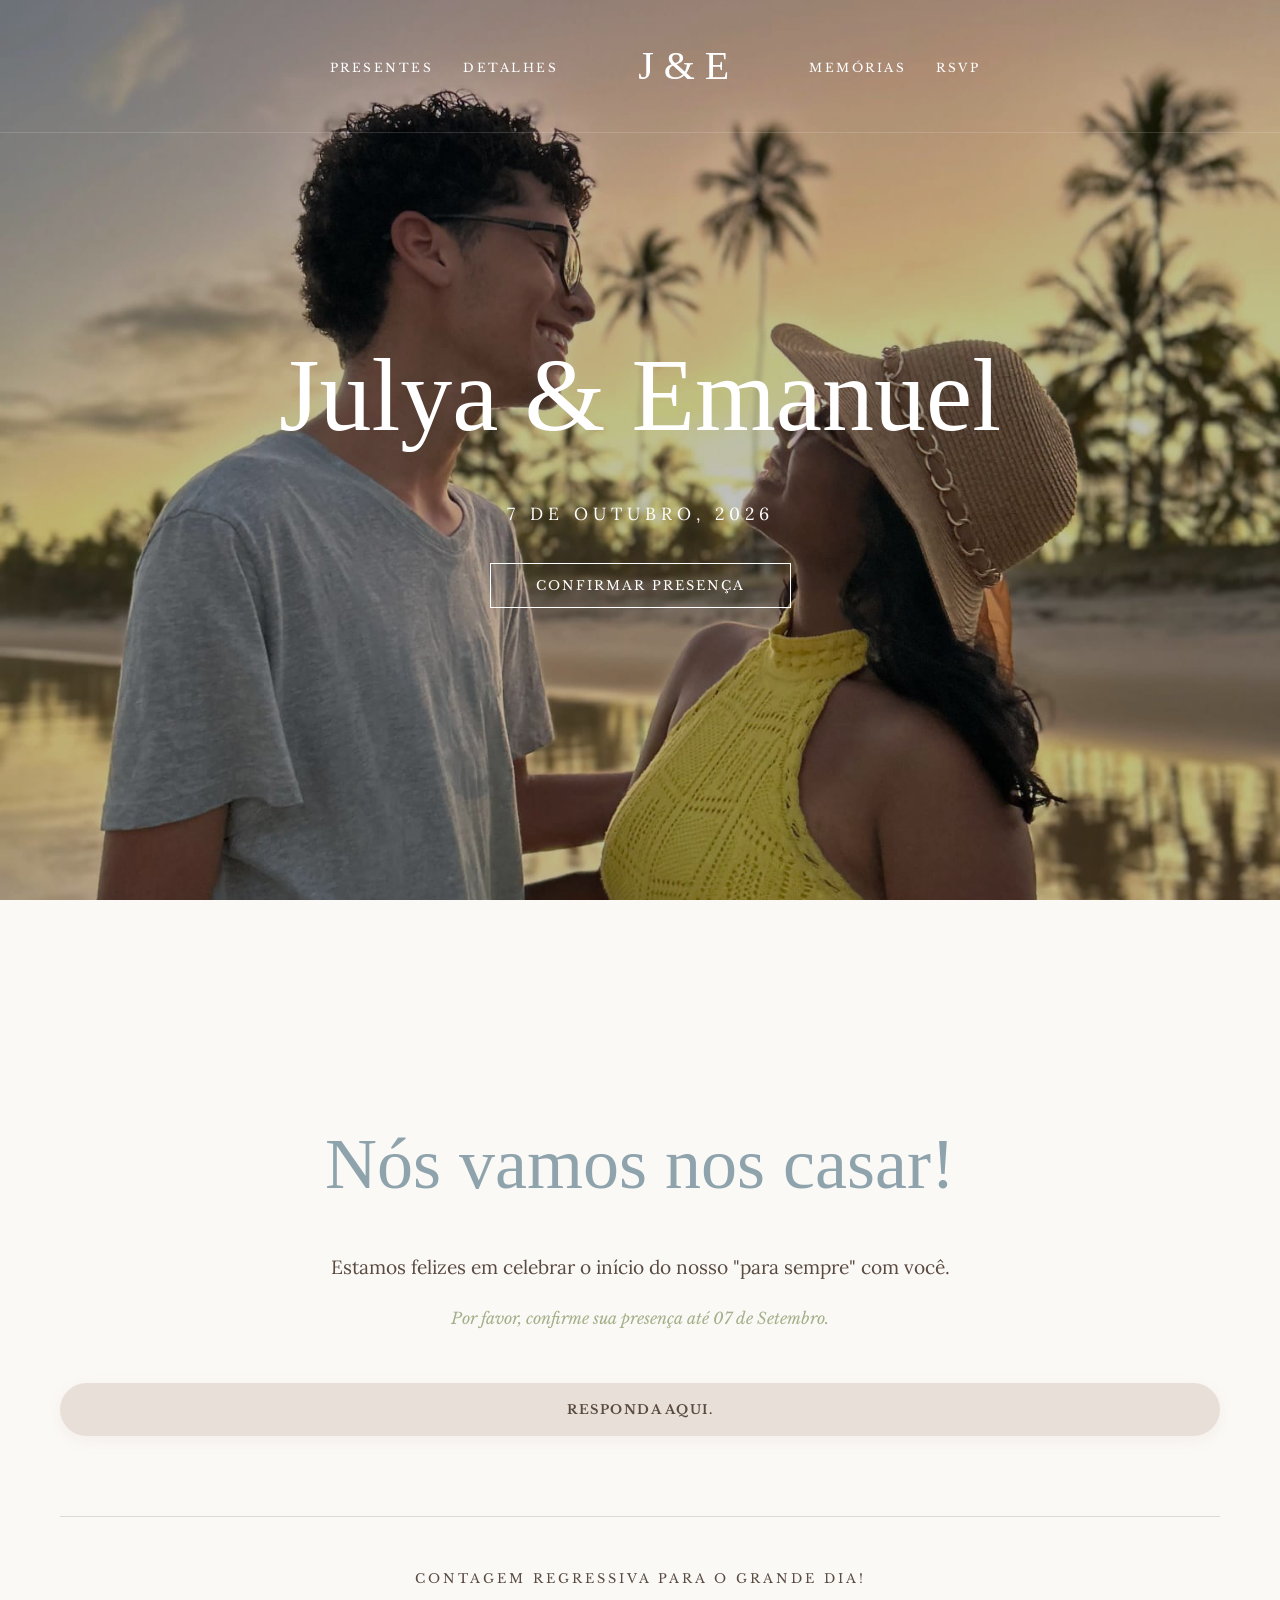
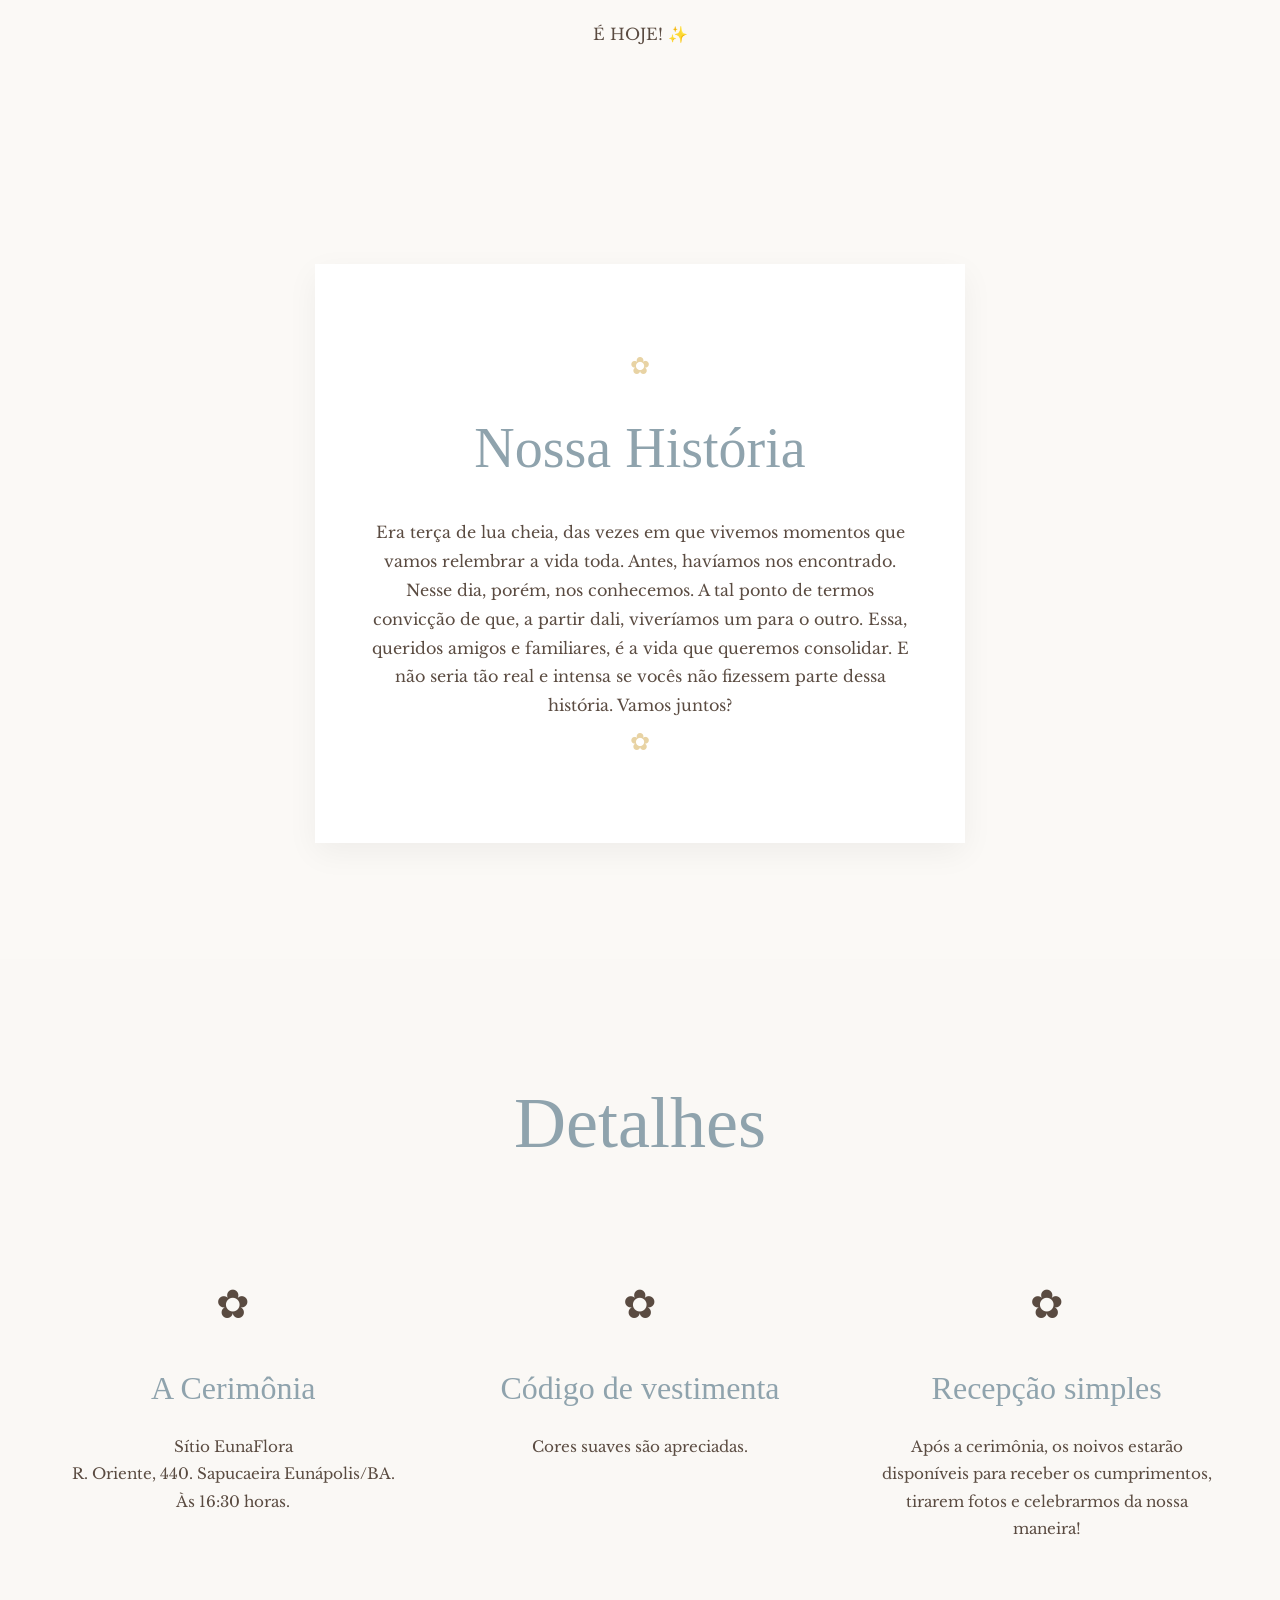
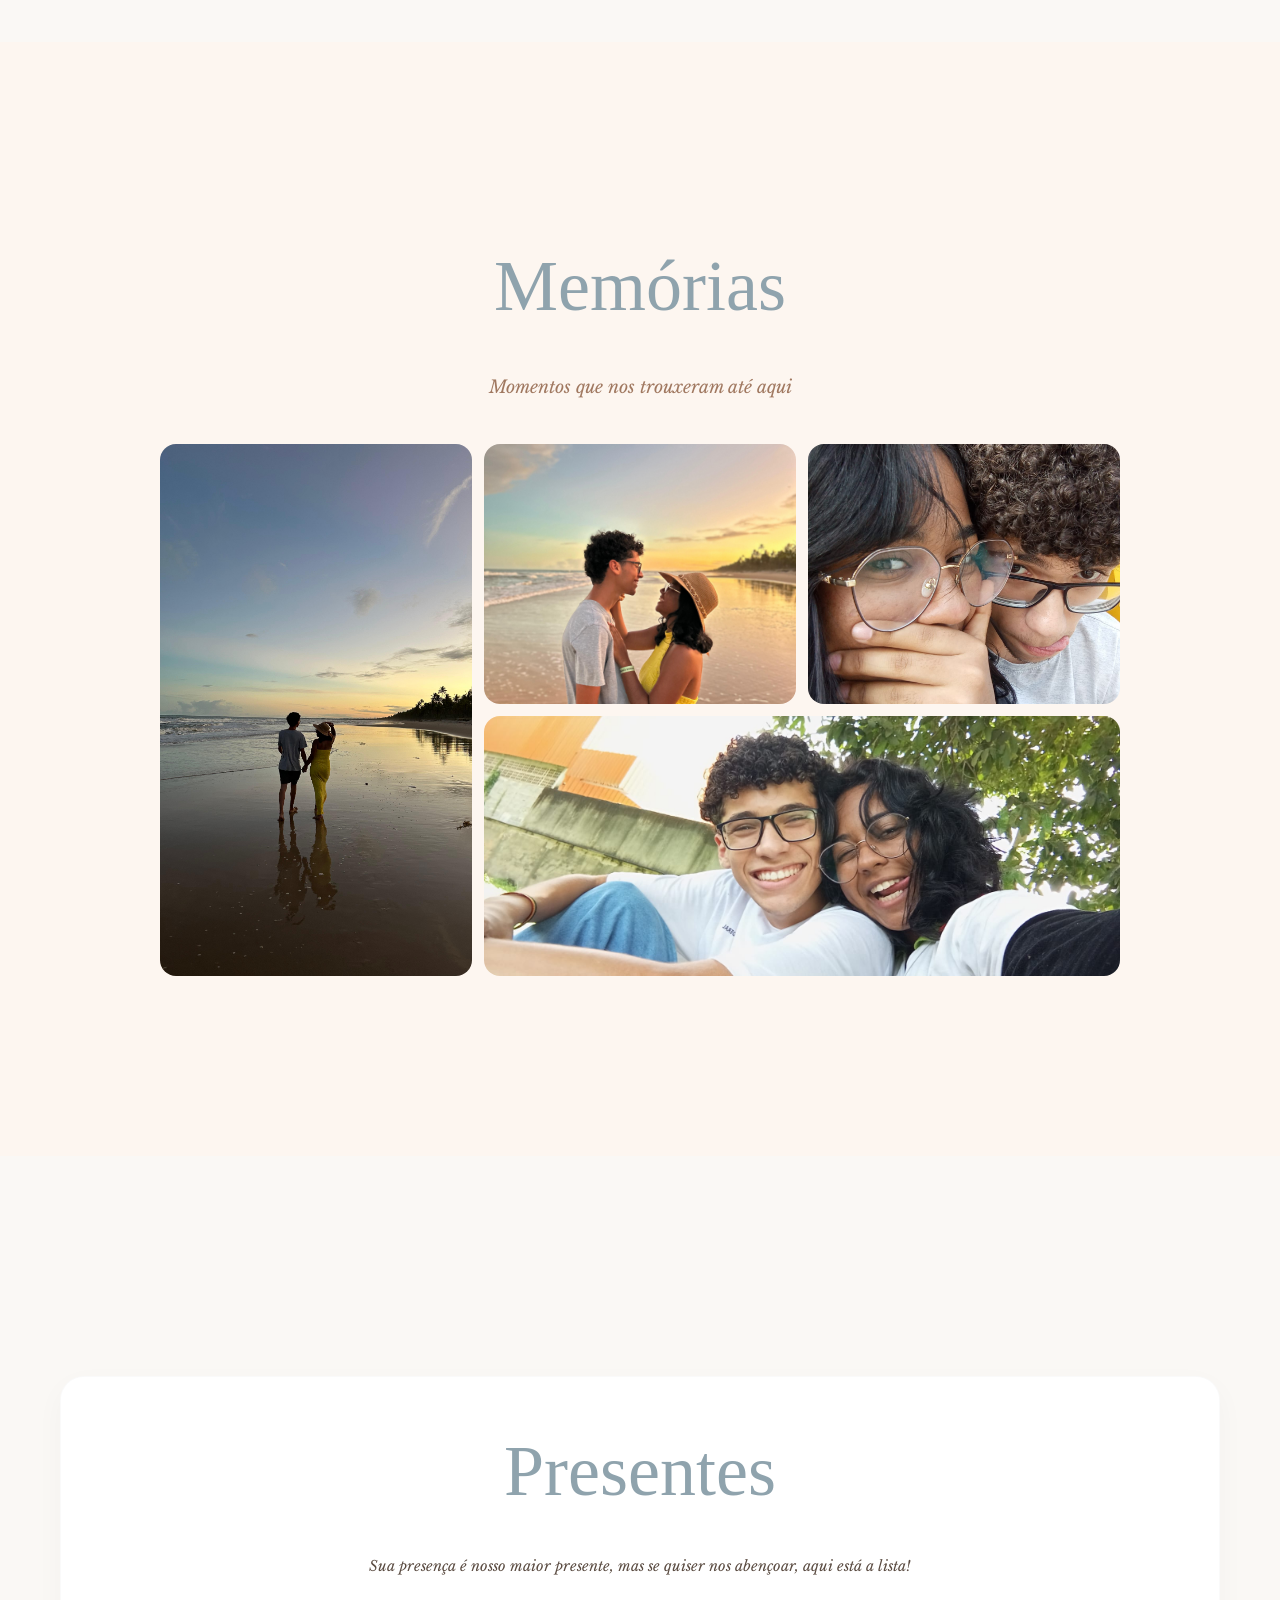
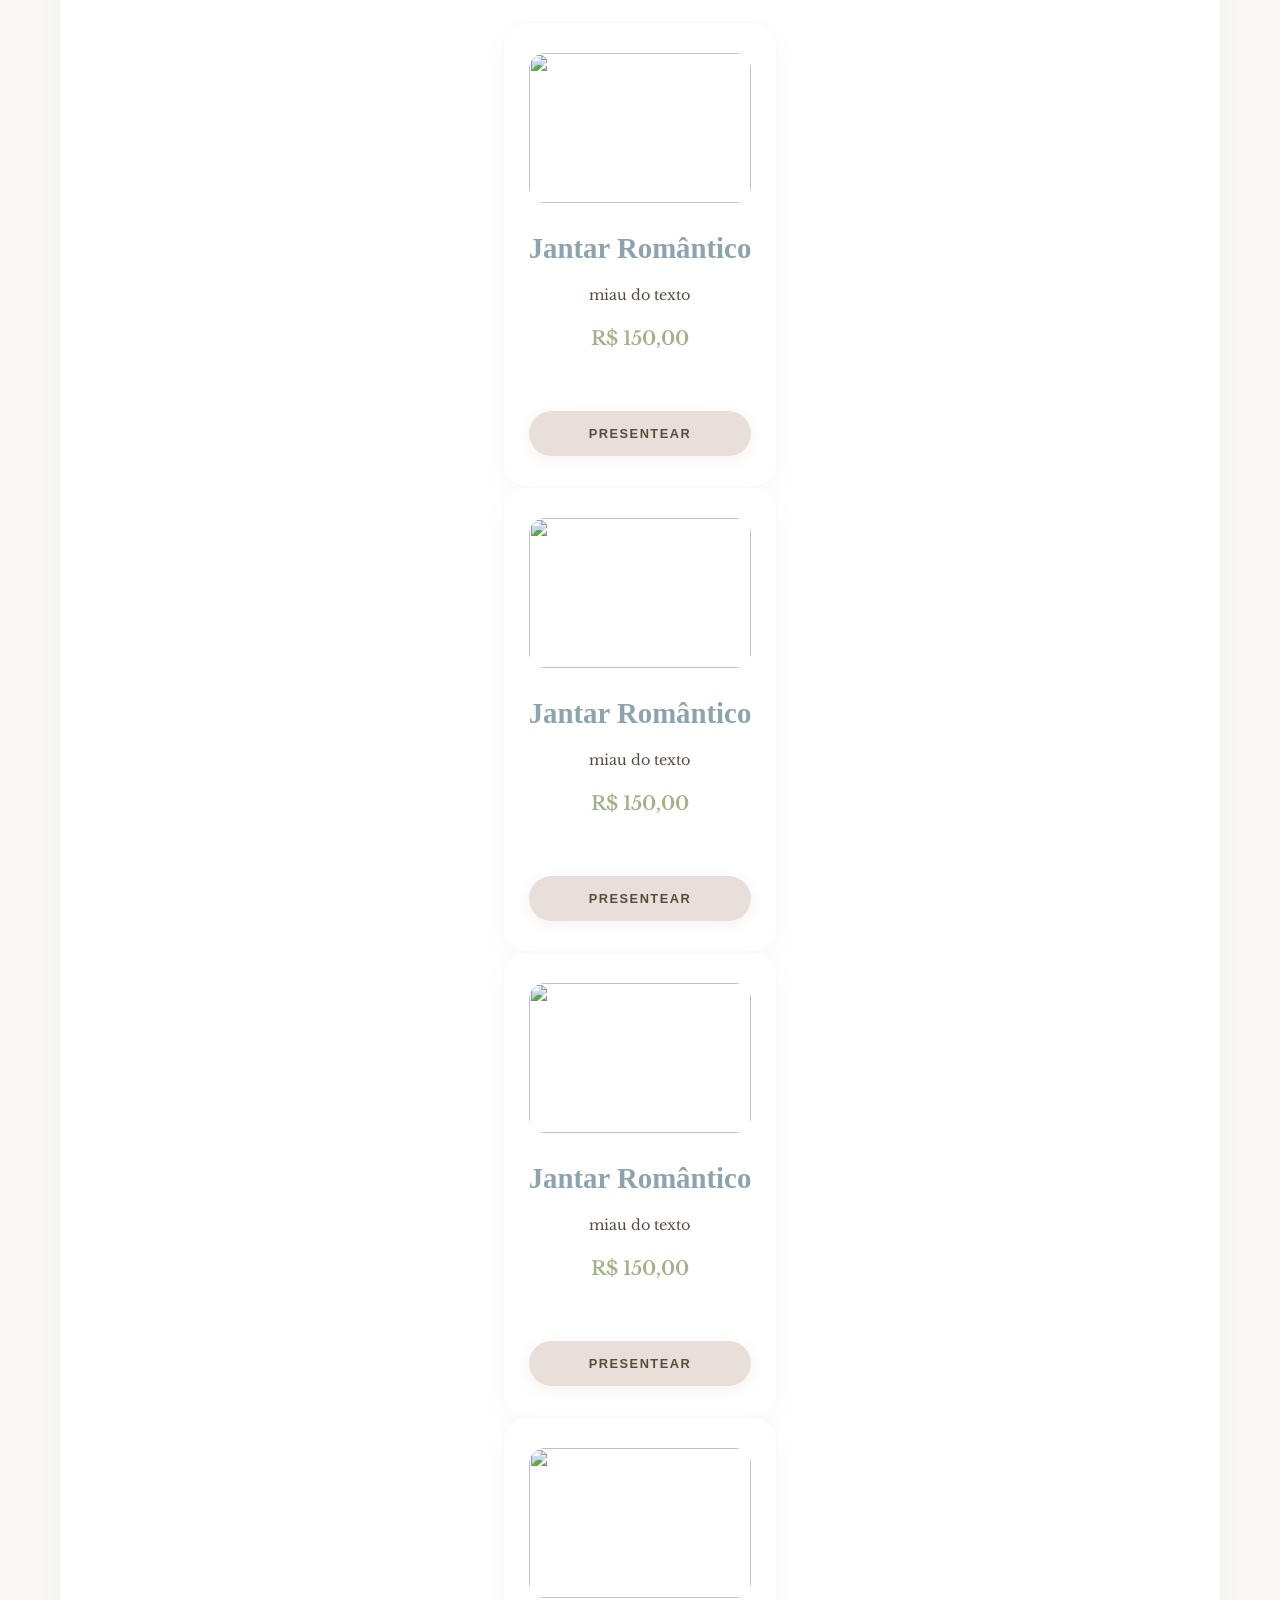
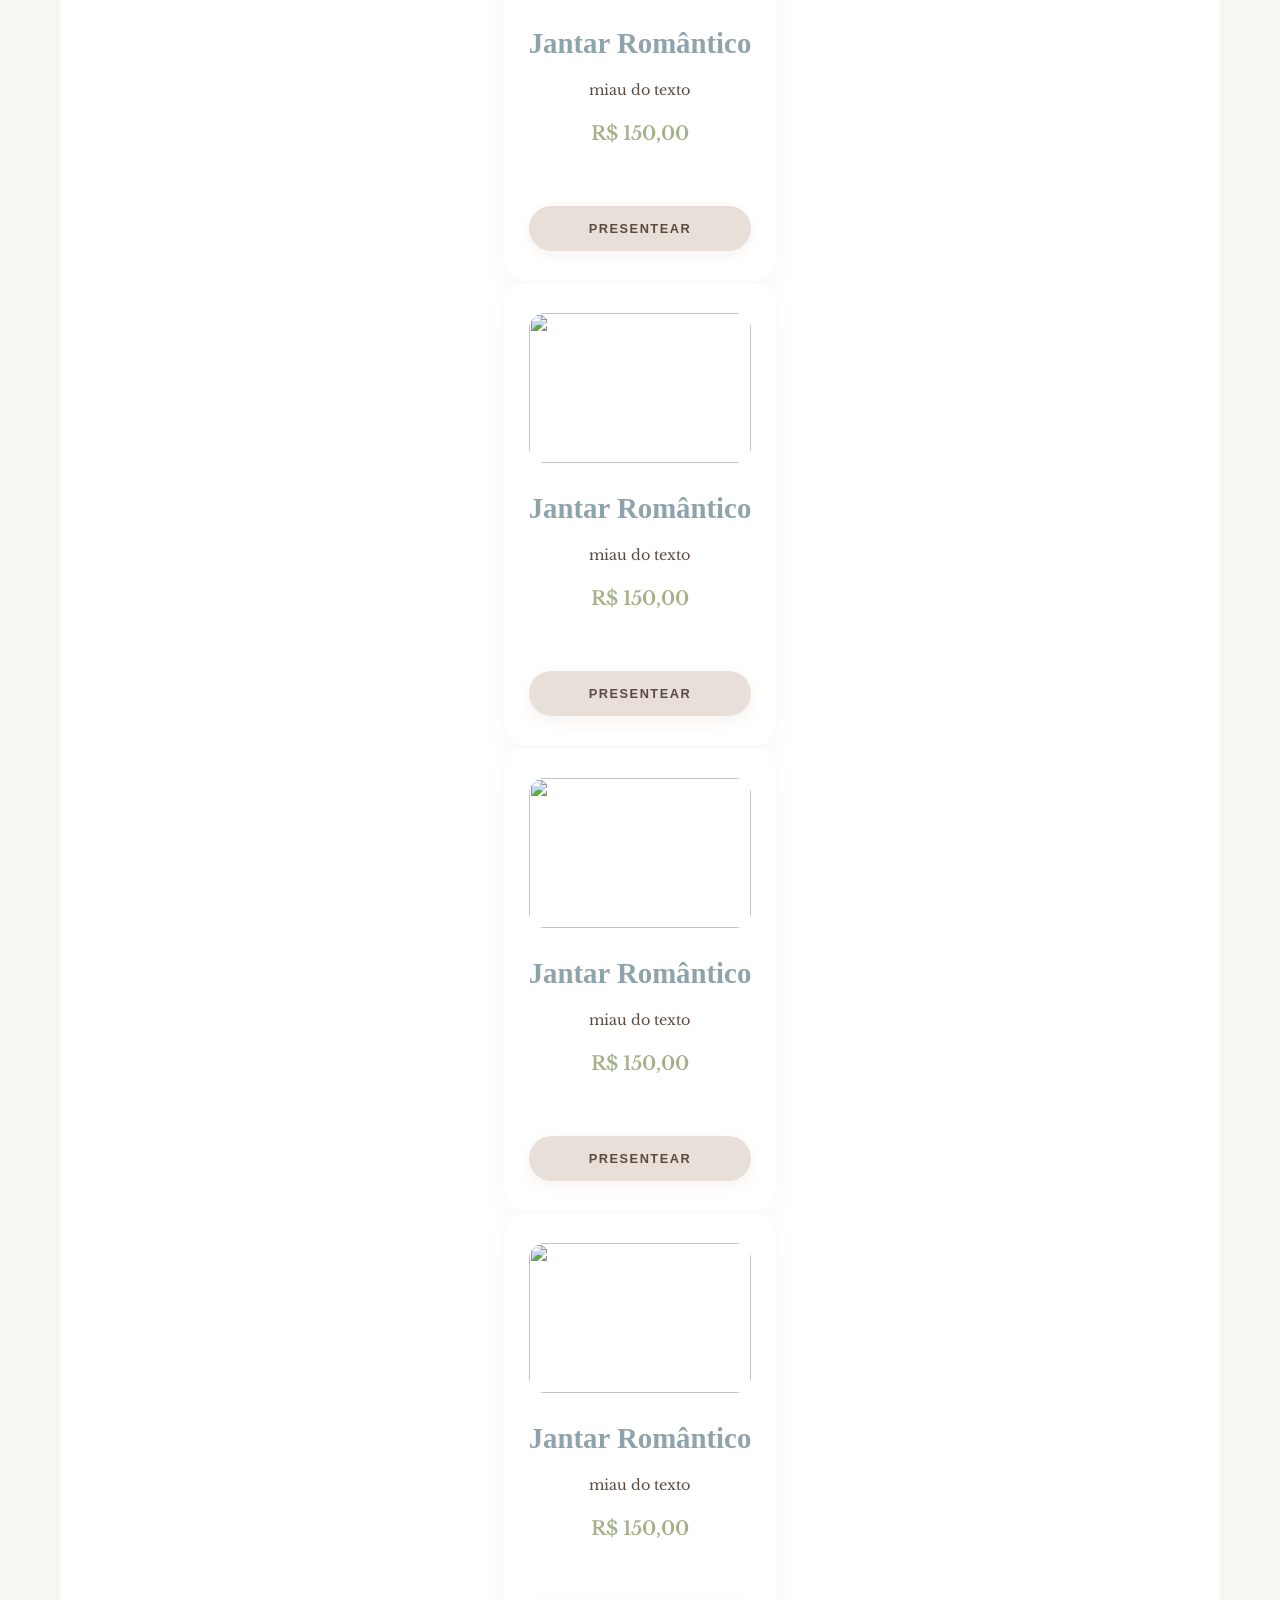
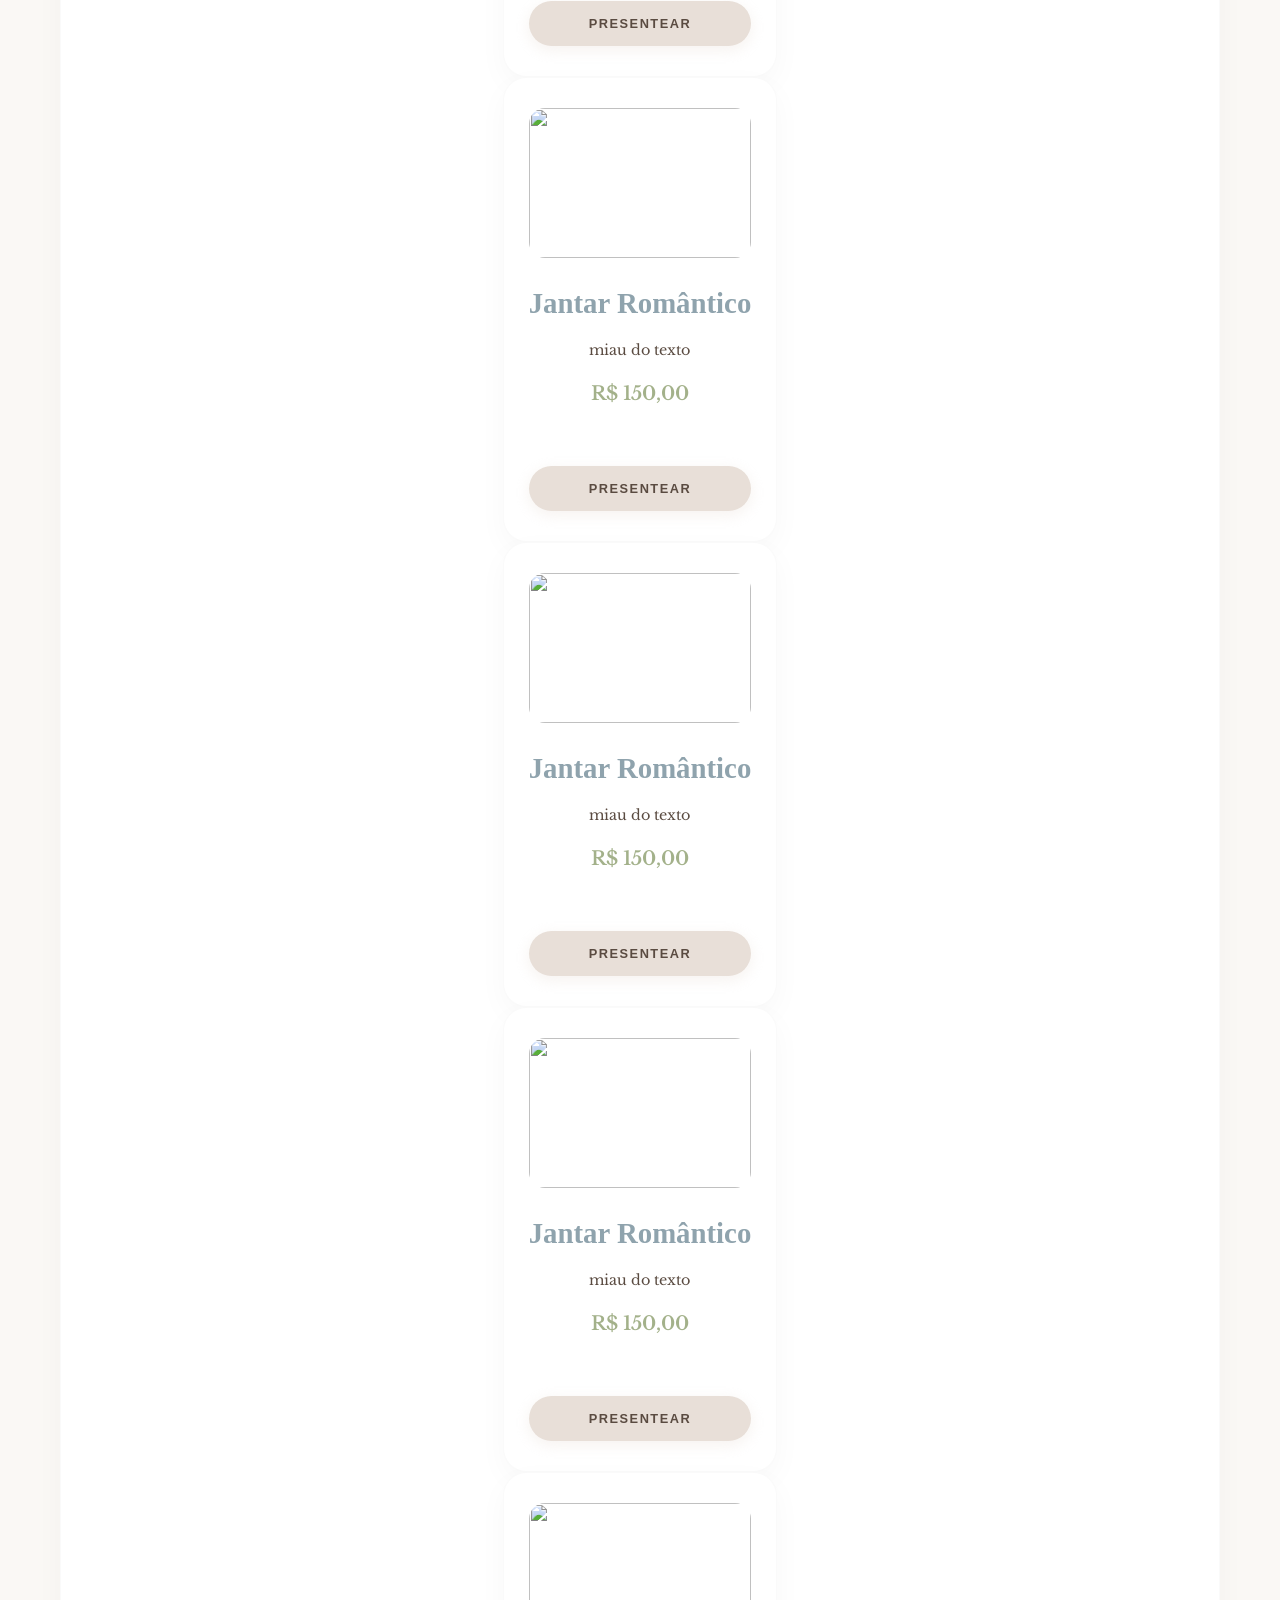
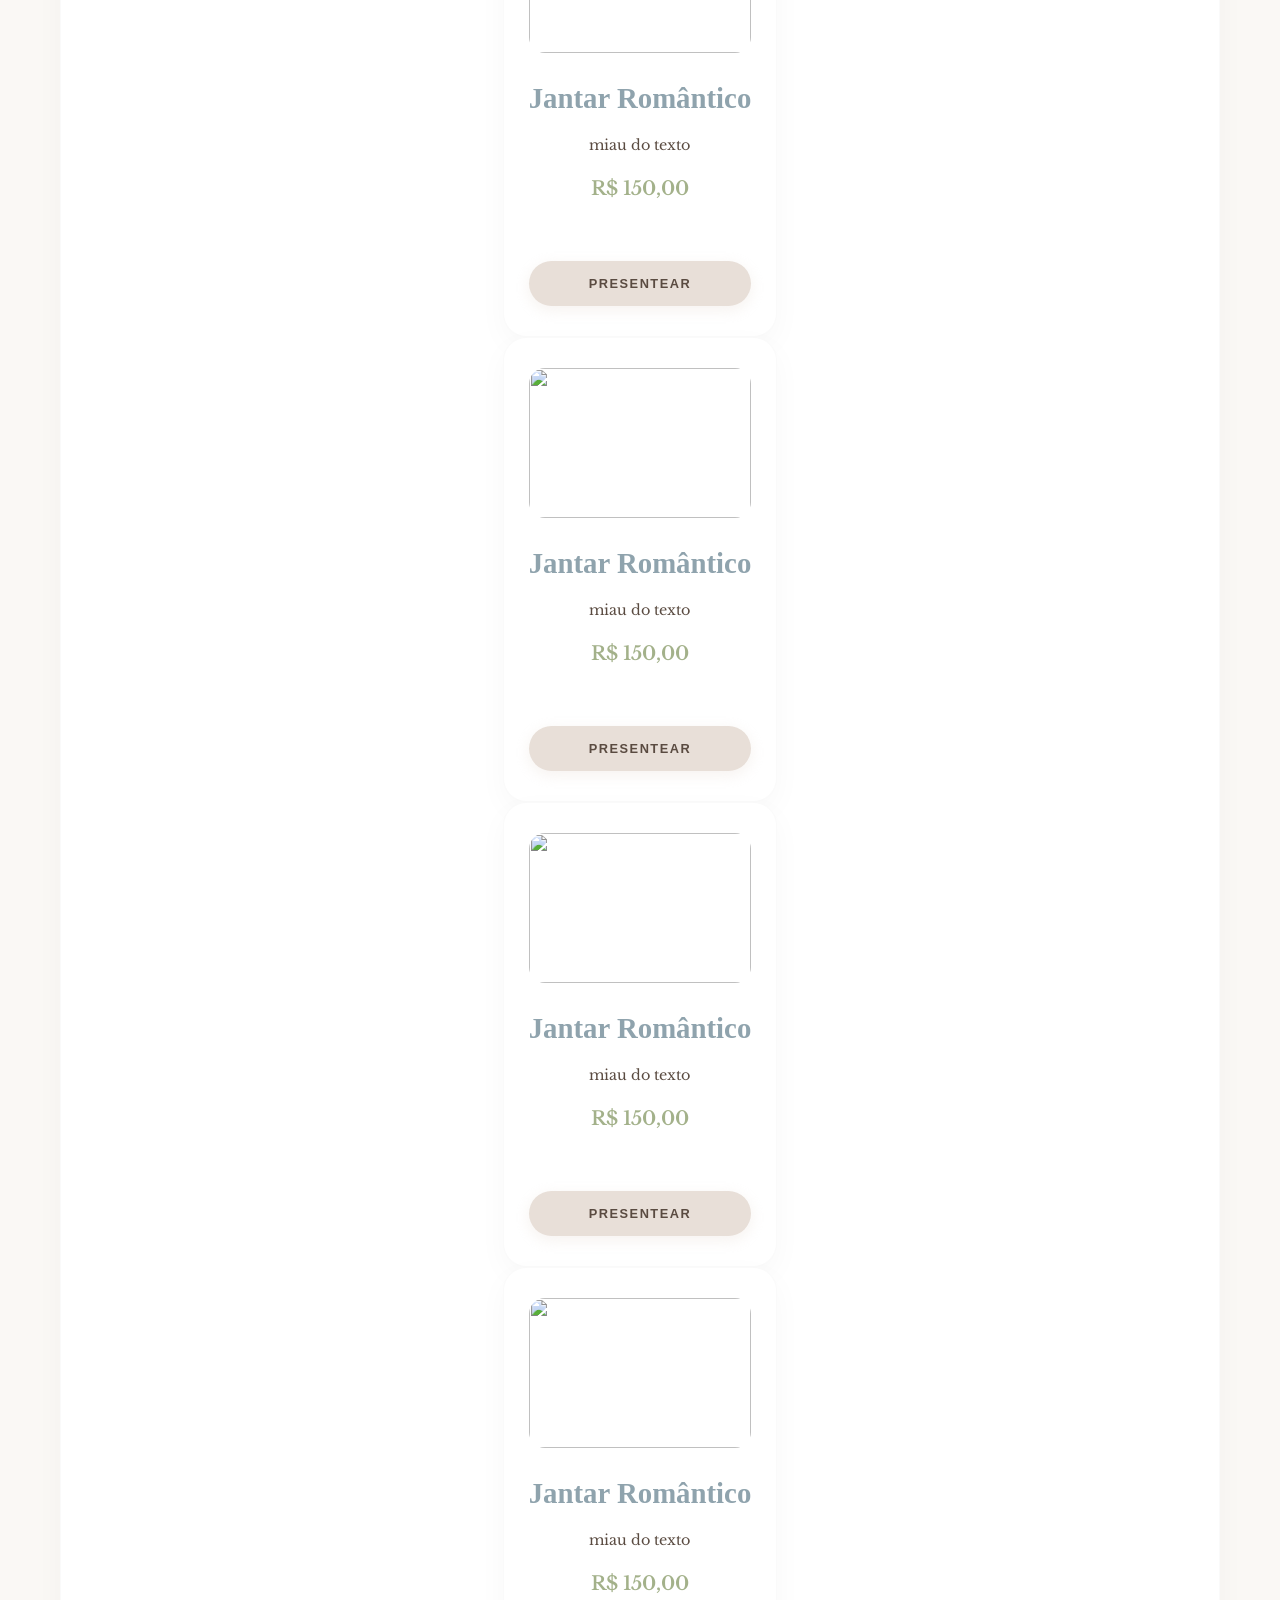
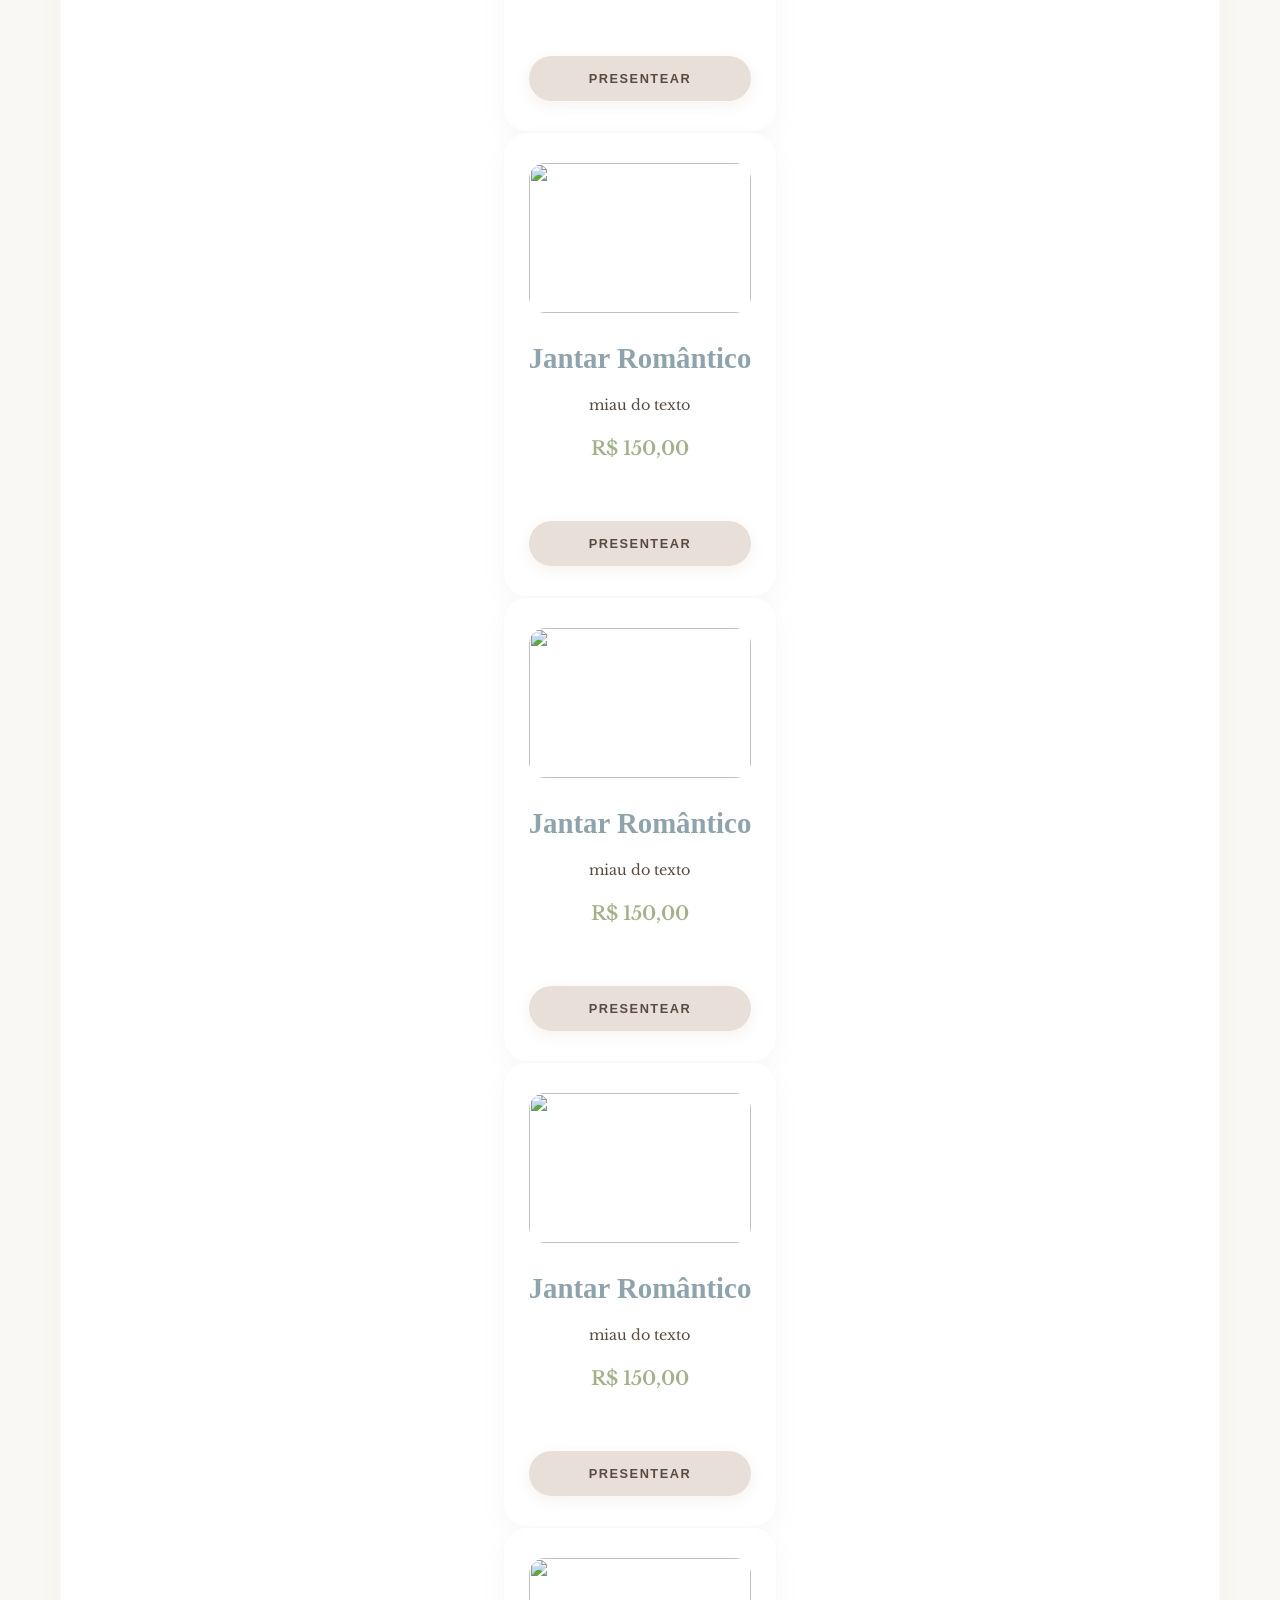
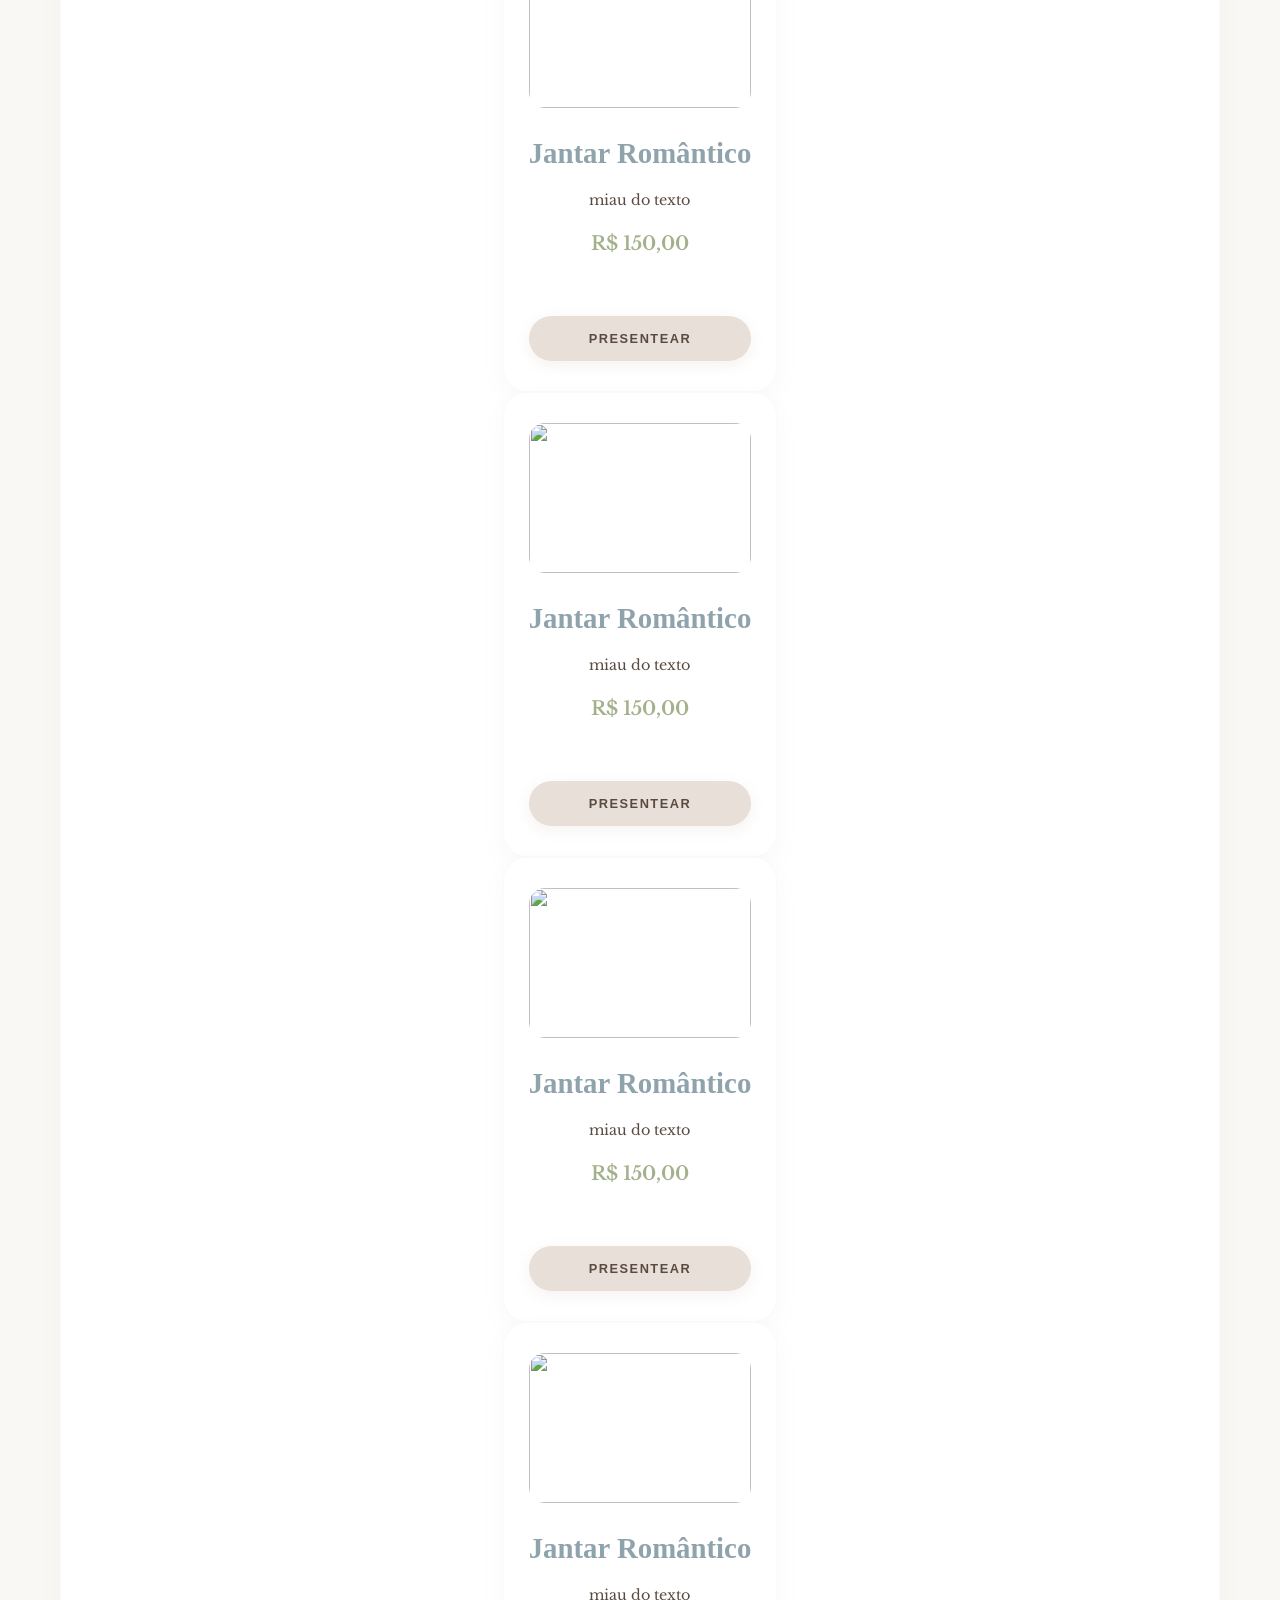
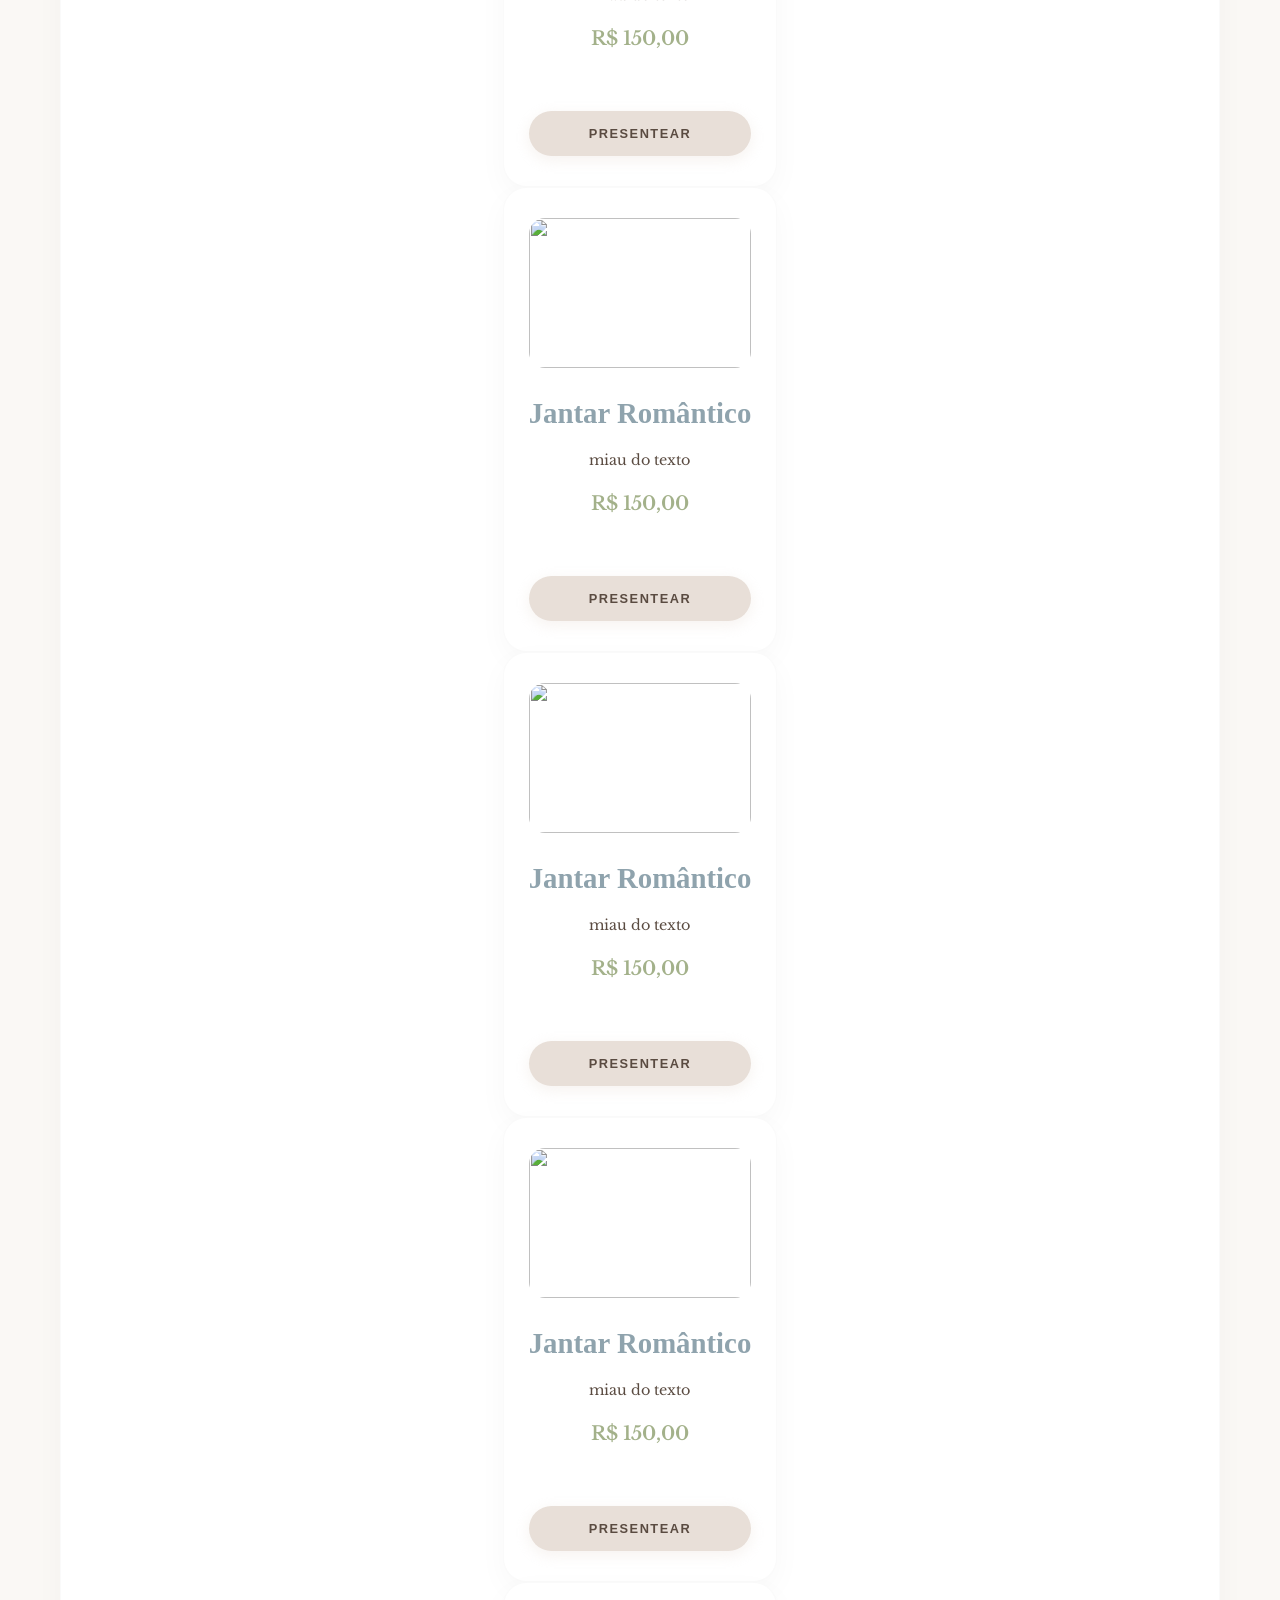
==== index.html @ 76c6b179 "Update index.html" ====
<!DOCTYPE html>
<html lang="pt-br">
<head>
    <meta charset="UTF-8">
    <meta name="viewport" content="width=device-width, initial-scale=1.0">
    <title>Julya & Emanuel | 07.10.2026</title>
    
    <link href="https://fonts.googleapis.com/css2?family=Libre+Baskerville:ital,wght@0,400;0,700;1,400&family=Lora:ital,wght@0,400;1,400&display=swap" rel="stylesheet">
    
    <link href="https://unpkg.com/aos@2.3.1/dist/aos.css" rel="stylesheet">
    
    <link rel="stylesheet" href="style.css">
</head>
<body>

    <nav class="navbar">
        <div class="nav-container">
            <ul class="nav-links">
                <li><a href="#story"></a></li>
                 <li><a href="#presentes">Presentes</a></li>
                <li><a href="#details">Detalhes</a></li>
            </ul>
            
            <div class="monogram">J & E</div>
            
            <ul class="nav-links">
                <li><a href="#memories">Memórias</a></li>
                <li><a href="#rsvp">RSVP</a></li>
            </ul>
        </div>
    </nav>

    <section class="hero">
        <div class="hero-overlay"></div>
        <div class="hero-content" data-aos="fade-up" data-aos-duration="1500">
            <h1>Julya & Emanuel</h1>
            <p class="hero-date">7 de outubro, 2026</p>
            <a href="confirmacao.html" class="btn-outline">Confirmar Presença</a>
        </div>
    </section>

    <section id="rsvp" class="announcement">
        <div class="container" data-aos="fade-up">
            <h2 class="cursive-title">Nós vamos nos casar!</h2>
            <p class="main-text">
             Estamos felizes em celebrar o início do nosso "para sempre" com você.
            </p>
            <p class="small-text">Por favor, confirme sua presença até 07 de Setembro.</p>
            <a href="confirmacao.html" class="btn-solid">Responda aqui.</a>
            
            <div class="countdown-wrapper">
                <h3 class="countdown-label">Contagem regressiva para o grande dia!</h3>
                <div id="countdown">
                    <div class="time-block"><span id="days">00</span><small>Dias</small></div>
                    <div class="time-block"><span id="hours">00</span><small>Horas</small></div>
                    <div class="time-block"><span id="minutes">00</span><small>Minutos</small></div>
                    <div class="time-block"><span id="seconds">00</span><small>Segundos</small></div>
                </div>
            </div>
        </div>


    <section id="story" class="story-section">
        <div class="story-card" data-aos="zoom-in">
            <span class="ornament">✿</span>
            <h2 class="cursive-title" style="font-size: 3.5rem; margin-top: 10px;">Nossa História</h2>
            <p>
Era terça de lua cheia, das vezes em que vivemos momentos que vamos relembrar a vida toda. Antes, havíamos nos encontrado. Nesse dia, porém, nos conhecemos. A tal ponto de termos convicção de que, a partir dali, viveríamos um para o outro. Essa, queridos amigos e familiares, é a vida que queremos consolidar. E não seria tão real e intensa se vocês não fizessem parte dessa história. Vamos juntos?
            </p>
            <span class="ornament">✿</span>
        </div>
    </section>

    
    <section id="details" class="details-section">
        <div class="container">
            <h2 class="cursive-title" data-aos="fade-down">Detalhes</h2>
            <div class="details-grid">
                <div class="detail-item" data-aos="fade-up" data-aos-delay="100">
                    <div class="icon-decorative">✿</div>
                    <h3>A Cerimônia</h3>
                    <p>Sítio EunaFlora<br>R. Oriente, 440. Sapucaeira Eunápolis/BA.<br>Às 16:30 horas.</p>
                </div>
                
               
                
                <div class="detail-item" data-aos="fade-up" data-aos-delay="300">
                    <div class="icon-decorative">✿</div>
                    <h3>Código de vestimenta</h3>
                    <p>Cores suaves são apreciadas.</p>
                </div>
                
             
                                <div class="detail-item" data-aos="fade-up" data-aos-delay="300">
                    <div class="icon-decorative">✿</div>
                    <h3>Recepção simples</h3>
                    <p>Após a cerimônia, os noivos estarão disponíveis para receber os cumprimentos, tirarem fotos e celebrarmos da nossa maneira!</p>
                </div>
            </div>
        </div>
    </section>


    
<section id="memories" class="memories-section">
  <div class="container">
    <h2 class="cursive-title" data-aos="fade-down">Memórias</h2>
    <p class="memories-subtitle" data-aos="fade-up">Momentos que nos trouxeram até aqui</p>

    <div class="photo-gallery">

      <div class="photo-card tall" data-aos="fade-up" data-aos-delay="100">
        <img src="foto1.jpeg" alt="Nossa memória 1" />
        <div class="photo-overlay">
          <span>✿</span>
        </div>
      </div>

      <div class="photo-card" data-aos="fade-up" data-aos-delay="200">
        <img src="foto2.jpeg" alt="Nossa memória 2" />
        <div class="photo-overlay">
          <span>✿</span>
        </div>
      </div>

      <div class="photo-card" data-aos="fade-up" data-aos-delay="300">
        <img src="foto3.jpeg" alt="Nossa memória 3" />
        <div class="photo-overlay">
          <span>✿</span>
        </div>
      </div>

      <div class="photo-card wide" data-aos="fade-up" data-aos-delay="400">
        <img src="foto4.jpeg" alt="Nossa memória 4" />
        <div class="photo-overlay">
          <span>✿</span>
        </div>
      </div>

    </div>
  </div>
</section>

<!--INÍCIO PRESENTES-->
<section id="presentes" class="gifts-section">
  <div class="container">
       <div class="gift-card">
      
    <h2 class="cursive-title" data-aos="fade-down">Presentes</h2>
  
    <p class="memories-subtitle" data-aos="fade-up">Sua presença é nosso maior presente, mas se quiser nos abençoar, aqui está a lista!</p>
    <br>
      
    <div class="gift-card">
      <img src="link-da-sua-foto.jpg" class="gift-image">
      <h3>Jantar Romântico</h3>
      <p>miau do texto</p>
      <span class="gift-price">R$ 150,00</span>
      <button class="btn-solid" onclick="abrirPix('Jantar Romântico', '150,00', 'SUA-CHAVE-PIX-AQUI')">
        Presentear
      </button>
    </div>

    <div class="gift-card">
      <img src="link-da-sua-foto.jpg" class="gift-image">
      <h3>Jantar Romântico</h3>
      <p>miau do texto</p>
      <span class="gift-price">R$ 150,00</span>
      <button class="btn-solid" onclick="abrirPix('Jantar Romântico', '150,00', 'SUA-CHAVE-PIX-AQUI')">
        Presentear
      </button>
    </div>

    <div class="gift-card">
      <img src="link-da-sua-foto.jpg" class="gift-image">
      <h3>Jantar Romântico</h3>
      <p>miau do texto</p>
      <span class="gift-price">R$ 150,00</span>
      <button class="btn-solid" onclick="abrirPix('Jantar Romântico', '150,00', 'SUA-CHAVE-PIX-AQUI')">
        Presentear
      </button>
    </div>

          <div class="gift-card">
      <img src="link-da-sua-foto.jpg" class="gift-image">
      <h3>Jantar Romântico</h3>
      <p>miau do texto</p>
      <span class="gift-price">R$ 150,00</span>
      <button class="btn-solid" onclick="abrirPix('Jantar Romântico', '150,00', 'SUA-CHAVE-PIX-AQUI')">
        Presentear
      </button>
    </div>

    <div class="gift-card">
      <img src="link-da-sua-foto.jpg" class="gift-image">
      <h3>Jantar Romântico</h3>
      <p>miau do texto</p>
      <span class="gift-price">R$ 150,00</span>
      <button class="btn-solid" onclick="abrirPix('Jantar Romântico', '150,00', 'SUA-CHAVE-PIX-AQUI')">
        Presentear
      </button>
    </div>

    <div class="gift-card">
      <img src="link-da-sua-foto.jpg" class="gift-image">
      <h3>Jantar Romântico</h3>
      <p>miau do texto</p>
      <span class="gift-price">R$ 150,00</span>
      <button class="btn-solid" onclick="abrirPix('Jantar Romântico', '150,00', 'SUA-CHAVE-PIX-AQUI')">
        Presentear
      </button>
    </div>
    <div class="gift-card">
      <img src="link-da-sua-foto.jpg" class="gift-image">
      <h3>Jantar Romântico</h3>
      <p>miau do texto</p>
      <span class="gift-price">R$ 150,00</span>
      <button class="btn-solid" onclick="abrirPix('Jantar Romântico', '150,00', 'SUA-CHAVE-PIX-AQUI')">
        Presentear
      </button>
    </div>

    <div class="gift-card">
      <img src="link-da-sua-foto.jpg" class="gift-image">
      <h3>Jantar Romântico</h3>
      <p>miau do texto</p>
      <span class="gift-price">R$ 150,00</span>
      <button class="btn-solid" onclick="abrirPix('Jantar Romântico', '150,00', 'SUA-CHAVE-PIX-AQUI')">
        Presentear
      </button>
    </div>

    <div class="gift-card">
      <img src="link-da-sua-foto.jpg" class="gift-image">
      <h3>Jantar Romântico</h3>
      <p>miau do texto</p>
      <span class="gift-price">R$ 150,00</span>
      <button class="btn-solid" onclick="abrirPix('Jantar Romântico', '150,00', 'SUA-CHAVE-PIX-AQUI')">
        Presentear
      </button>
    </div>
    <div class="gift-card">
      <img src="link-da-sua-foto.jpg" class="gift-image">
      <h3>Jantar Romântico</h3>
      <p>miau do texto</p>
      <span class="gift-price">R$ 150,00</span>
      <button class="btn-solid" onclick="abrirPix('Jantar Romântico', '150,00', 'SUA-CHAVE-PIX-AQUI')">
        Presentear
      </button>
    </div>

    <div class="gift-card">
      <img src="link-da-sua-foto.jpg" class="gift-image">
      <h3>Jantar Romântico</h3>
      <p>miau do texto</p>
      <span class="gift-price">R$ 150,00</span>
      <button class="btn-solid" onclick="abrirPix('Jantar Romântico', '150,00', 'SUA-CHAVE-PIX-AQUI')">
        Presentear
      </button>
    </div>

    <div class="gift-card">
      <img src="link-da-sua-foto.jpg" class="gift-image">
      <h3>Jantar Romântico</h3>
      <p>miau do texto</p>
      <span class="gift-price">R$ 150,00</span>
      <button class="btn-solid" onclick="abrirPix('Jantar Romântico', '150,00', 'SUA-CHAVE-PIX-AQUI')">
        Presentear
      </button>
    </div>
    <div class="gift-card">
      <img src="link-da-sua-foto.jpg" class="gift-image">
      <h3>Jantar Romântico</h3>
      <p>miau do texto</p>
      <span class="gift-price">R$ 150,00</span>
      <button class="btn-solid" onclick="abrirPix('Jantar Romântico', '150,00', 'SUA-CHAVE-PIX-AQUI')">
        Presentear
      </button>
    </div>

    <div class="gift-card">
      <img src="link-da-sua-foto.jpg" class="gift-image">
      <h3>Jantar Romântico</h3>
      <p>miau do texto</p>
      <span class="gift-price">R$ 150,00</span>
      <button class="btn-solid" onclick="abrirPix('Jantar Romântico', '150,00', 'SUA-CHAVE-PIX-AQUI')">
        Presentear
      </button>
    </div>

    <div class="gift-card">
      <img src="link-da-sua-foto.jpg" class="gift-image">
      <h3>Jantar Romântico</h3>
      <p>miau do texto</p>
      <span class="gift-price">R$ 150,00</span>
      <button class="btn-solid" onclick="abrirPix('Jantar Romântico', '150,00', 'SUA-CHAVE-PIX-AQUI')">
        Presentear
      </button>
    </div>
    <div class="gift-card">
      <img src="link-da-sua-foto.jpg" class="gift-image">
      <h3>Jantar Romântico</h3>
      <p>miau do texto</p>
      <span class="gift-price">R$ 150,00</span>
      <button class="btn-solid" onclick="abrirPix('Jantar Romântico', '150,00', 'SUA-CHAVE-PIX-AQUI')">
        Presentear
      </button>
    </div>

    <div class="gift-card">
      <img src="link-da-sua-foto.jpg" class="gift-image">
      <h3>Jantar Romântico</h3>
      <p>miau do texto</p>
      <span class="gift-price">R$ 150,00</span>
      <button class="btn-solid" onclick="abrirPix('Jantar Romântico', '150,00', 'SUA-CHAVE-PIX-AQUI')">
        Presentear
      </button>
    </div>

    <div class="gift-card">
      <img src="link-da-sua-foto.jpg" class="gift-image">
      <h3>Jantar Romântico</h3>
      <p>miau do texto</p>
      <span class="gift-price">R$ 150,00</span>
      <button class="btn-solid" onclick="abrirPix('Jantar Romântico', '150,00', 'SUA-CHAVE-PIX-AQUI')">
        Presentear
      </button>
    </div>
    <div class="gift-card">
      <img src="link-da-sua-foto.jpg" class="gift-image">
      <h3>Jantar Romântico</h3>
      <p>miau do texto</p>
      <span class="gift-price">R$ 150,00</span>
      <button class="btn-solid" onclick="abrirPix('Jantar Romântico', '150,00', 'SUA-CHAVE-PIX-AQUI')">
        Presentear
      </button>
    </div>

    <div class="gift-card">
      <img src="link-da-sua-foto.jpg" class="gift-image">
      <h3>Jantar Romântico</h3>
      <p>miau do texto</p>
      <span class="gift-price">R$ 150,00</span>
      <button class="btn-solid" onclick="abrirPix('Jantar Romântico', '150,00', 'SUA-CHAVE-PIX-AQUI')">
        Presentear
      </button>
    </div>

    <div class="gift-card">
      <img src="link-da-sua-foto.jpg" class="gift-image">
      <h3>Jantar Romântico</h3>
      <p>miau do texto</p>
      <span class="gift-price">R$ 150,00</span>
      <button class="btn-solid" onclick="abrirPix('Jantar Romântico', '150,00', 'SUA-CHAVE-PIX-AQUI')">
        Presentear
      </button>
    </div>
    <div class="gift-card">
      <img src="link-da-sua-foto.jpg" class="gift-image">
      <h3>Jantar Romântico</h3>
      <p>miau do texto</p>
      <span class="gift-price">R$ 150,00</span>
      <button class="btn-solid" onclick="abrirPix('Jantar Romântico', '150,00', 'SUA-CHAVE-PIX-AQUI')">
        Presentear
      </button>
    </div>

    <div class="gift-card">
      <img src="link-da-sua-foto.jpg" class="gift-image">
      <h3>Jantar Romântico</h3>
      <p>miau do texto</p>
      <span class="gift-price">R$ 150,00</span>
      <button class="btn-solid" onclick="abrirPix('Jantar Romântico', '150,00', 'SUA-CHAVE-PIX-AQUI')">
        Presentear
      </button>
    </div>

    <div class="gift-card">
      <img src="link-da-sua-foto.jpg" class="gift-image">
      <h3>Jantar Romântico</h3>
      <p>miau do texto</p>
      <span class="gift-price">R$ 150,00</span>
      <button class="btn-solid" onclick="abrirPix('Jantar Romântico', '150,00', 'SUA-CHAVE-PIX-AQUI')">
        Presentear
      </button>
    </div>
    <div class="gift-card">
      <img src="link-da-sua-foto.jpg" class="gift-image">
      <h3>Jantar Romântico</h3>
      <p>miau do texto</p>
      <span class="gift-price">R$ 150,00</span>
      <button class="btn-solid" onclick="abrirPix('Jantar Romântico', '150,00', 'SUA-CHAVE-PIX-AQUI')">
        Presentear
      </button>
    </div>

    <div class="gift-card">
      <img src="link-da-sua-foto.jpg" class="gift-image">
      <h3>Jantar Romântico</h3>
      <p>miau do texto</p>
      <span class="gift-price">R$ 150,00</span>
      <button class="btn-solid" onclick="abrirPix('Jantar Romântico', '150,00', 'SUA-CHAVE-PIX-AQUI')">
        Presentear
      </button>
    </div>

    <div class="gift-card">
      <img src="link-da-sua-foto.jpg" class="gift-image">
      <h3>Jantar Romântico</h3>
      <p>miau do texto</p>
      <span class="gift-price">R$ 150,00</span>
      <button class="btn-solid" onclick="abrirPix('Jantar Romântico', '150,00', 'SUA-CHAVE-PIX-AQUI')">
        Presentear
      </button>
    </div>
    <div class="gift-card">
      <img src="link-da-sua-foto.jpg" class="gift-image">
      <h3>Jantar Romântico</h3>
      <p>miau do texto</p>
      <span class="gift-price">R$ 150,00</span>
      <button class="btn-solid" onclick="abrirPix('Jantar Romântico', '150,00', 'SUA-CHAVE-PIX-AQUI')">
        Presentear
      </button>
    </div>

    <div class="gift-card">
      <img src="link-da-sua-foto.jpg" class="gift-image">
      <h3>Jantar Romântico</h3>
      <p>miau do texto</p>
      <span class="gift-price">R$ 150,00</span>
      <button class="btn-solid" onclick="abrirPix('Jantar Romântico', '150,00', 'SUA-CHAVE-PIX-AQUI')">
        Presentear
      </button>
    </div>

    <div class="gift-card">
      <img src="link-da-sua-foto.jpg" class="gift-image">
      <h3>Jantar Romântico</h3>
      <p>miau do texto</p>
      <span class="gift-price">R$ 150,00</span>
      <button class="btn-solid" onclick="abrirPix('Jantar Romântico', '150,00', 'SUA-CHAVE-PIX-AQUI')">
        Presentear
      </button>
    </div>


    </div> </section>

<!--FIM PRESENTES-->
        
      <div id="pixModal" class="pix-modal">
    <div class="pix-content">
        <span class="close-modal">&times;</span>
        <h3>Presentear 🤍</h3>
        
        <p>Você escolheu: <strong id="modalGiftName"></strong></p>
        
        <p id="pixValue"></p> 
        
        <div class="pix-box">
            <input type="text" id="pixKeyInput" readonly class="pix-input">
            <button id="btn-copiar-pix">Copiar Chave Pix</button>
        </div>
    </div>
</div>
    
    <p class="pix-footer">Após o pagamento, envie-nos o comprovante para agradecermos!</p>
  </div>
</div>
    
    
    <footer class="footer">
        <div class="monogram" style="color: #7E96B6; margin-bottom: 10px;">J & E</div>
        <p>07.10.2026 • Brasil</p>
    </footer>

    <script src="https://unpkg.com/aos@2.3.1/dist/aos.js"></script>
    <script src="script.js"></script>

    <script>
// ----------------------------
// SISTEMA DE PRESENTES PIX
// ----------------------------

function abrirPix(nome, valor, chave) {
    // 1. Localiza os elementos
    const modal = document.getElementById("pixModal");
    const nomePresente = document.getElementById("modalGiftName");
    const valorPresente = document.getElementById("pixValue");
    const inputPix = document.getElementById("pixKeyInput");
    const btnCopiar = document.getElementById("btn-copiar-pix");

    // 2. Verifica se todos os elementos existem antes de agir
    if (modal && nomePresente && valorPresente && inputPix) {
        
        // 3. Preenche os dados dinamicamente
        nomePresente.innerText = nome;
        valorPresente.innerText = "Valor sugerido: R$ " + valor;
        inputPix.value = chave;

        // 4. Reseta o botão de copiar
        if (btnCopiar) {
            btnCopiar.innerText = "Copiar Chave Pix";
            btnCopiar.style.backgroundColor = ""; 
        }

        // 5. Abre o modal (Força o display flex para garantir visibilidade)
        modal.style.display = "flex";
        modal.classList.add("ativo");
        
        console.log("Modal aberto para: " + nome);
    } else {
        console.error("Erro: Verifique se os IDs do seu HTML estão corretos (pixModal, modalGiftName, etc)");
    }
}

function fecharPix() {
    const modal = document.getElementById("pixModal");
    if (modal) {
        modal.classList.remove("ativo");
        modal.style.display = "none";
    }
}

// Configurações que rodam assim que a página carrega
document.addEventListener("DOMContentLoaded", function() {
    const btnCopiar = document.getElementById("btn-copiar-pix");
    const inputPix = document.getElementById("pixKeyInput");
    const modal = document.getElementById("pixModal");
    const btnFechar = document.querySelector(".close-modal");

    // Lógica de copiar
    if (btnCopiar && inputPix) {
        btnCopiar.onclick = function() {
            inputPix.select();
            inputPix.setSelectionRange(0, 99999);
            navigator.clipboard.writeText(inputPix.value).then(() => {
                btnCopiar.innerText = "Copiado! ✔";
                btnCopiar.style.backgroundColor = "#8ca67a";
                setTimeout(() => {
                    btnCopiar.innerText = "Copiar Chave Pix";
                    btnCopiar.style.backgroundColor = "";
                }, 3000);
            });
        };
    }

    // Fecha ao clicar no X
    if (btnFechar) {
        btnFechar.onclick = fecharPix;
    }

    // Fecha ao clicar fora da caixa branca
    window.onclick = function(event) {
        if (event.target == modal) {
            fecharPix();
        }
    };
});
</script>
</body>

    
</html>
---- style.css ----
/* 1. IMPORTAÇÃO DA FONTE ILLUSIAS */
@font-face {
    font-family: 'Illusias';
    src: url('fonts/Illusias-Regular.woff2') format('woff2'),
         url('fonts/Illusias-Regular.woff') format('woff');
    font-weight: normal;
    font-style: normal;
    font-display: swap;
}

/* 2. VARIÁVEIS DE CORES E TRANSIÇÕES */
:root {
    --bg-main: #F6F4EF;
    --gray-light: #D9D9D9;
    --champagne: #E8D3A4;
    --dusty-blue: #7E96B6;
    --sage-green: #9DA784;
    --text-dark: #4A4A4A;
    --white-pure: #FFFFFF;
    --transition: all 0.5s cubic-bezier(0.25, 0.46, 0.45, 0.94);
}

/* 3. RESET E TIPOGRAFIA GERAL */
* {
    margin: 0; padding: 0; box-sizing: border-box;
}

body {
    font-family: 'Libre Baskerville', serif;
    background-color: var(--bg-main);
    color: var(--text-dark);
    line-height: 1.8;
    overflow-x: hidden;
}

.container {
    max-width: 1200px;
    margin: 0 auto;
    padding: 100px 20px;
    text-align: center;
}

/* 4. NAVBAR (Sticky & Transparent Effect) */
.navbar {
    position: fixed;
    top: 0; width: 100%; z-index: 1000;
    padding: 30px 0;
    background: transparent;
    transition: var(--transition);
    border-bottom: 1px solid rgba(255, 255, 255, 0.15);
}

.navbar.scrolled {
    background: var(--white-pure);
    padding: 15px 0;
    box-shadow: 0 2px 20px rgba(0,0,0,0.05);
    border-bottom: 1px solid var(--gray-light);
}

.nav-container {
    display: flex; justify-content: center; align-items: center; gap: 60px;
}

.nav-links {
    display: flex; list-style: none; gap: 30px;
}

.nav-links a {
    text-decoration: none; text-transform: uppercase;
    font-size: 0.75rem; letter-spacing: 2.5px;
    color: var(--white-pure);
    transition: var(--transition);
}

.monogram {
    font-family: 'Illusias', serif; font-size: 2.5rem;
    color: var(--white-pure);
    padding: 0 20px; transition: var(--transition);
}

/* Mudança de cores quando a barra fica branca */
.navbar.scrolled .nav-links a { color: var(--text-dark); }
.navbar.scrolled .monogram { color: var(--dusty-blue); }
.navbar.scrolled .nav-links a:hover { color: var(--champagne); }

/* 5. HERO SECTION */
.hero {
    height: 100vh;
    background: url('momo.jpeg') no-repeat center center/cover;
    display: flex; align-items: center; justify-content: center;
    position: relative; text-align: center; color: white;
}

.hero-overlay {
    position: absolute; top: 0; left: 0; width: 100%; height: 100%;
    background: rgba(0, 0, 0, 0.25);
}

.hero-content { position: relative; z-index: 2; }

.hero h1 {
    font-family: 'Illusias', 'Playfair Display', serif;
    font-size: 6.5rem; margin-bottom: 10px; font-weight: normal;
}

.hero-date {
    font-family: 'Lora', serif; font-size: 1.1rem;
    letter-spacing: 5px; text-transform: uppercase; margin-bottom: 40px;
}

/* BOTÕES */
.btn-outline {
    padding: 14px 45px; border: 1px solid var(--white-pure);
    color: var(--white-pure); text-decoration: none;
    text-transform: uppercase; font-size: 0.8rem; letter-spacing: 2px;
    transition: var(--transition);
}

.btn-outline:hover {
    background: var(--champagne); border-color: var(--champagne); color: var(--text-dark);
}

.btn-solid {
    display: inline-block; padding: 16px 55px; background: var(--champagne);
    color: var(--text-dark); text-decoration: none; text-transform: uppercase;
    font-size: 0.85rem; letter-spacing: 2px; margin-top: 30px; transition: var(--transition);
}

.btn-solid:hover { transform: translateY(-2px); filter: brightness(0.95); }

/* 6. ANNOUNCEMENT & COUNTDOWN */
.announcement {
    background-color: #FBF9F6; padding: 100px 0;
}

.cursive-title {
    font-family: 'Illusias', serif; font-size: 4.5rem; color: var(--dusty-blue); margin-bottom: 20px; font-weight: normal;
}

.main-text {
    font-family: 'Lora', serif; font-size: 1.2rem; max-width: 650px;
    margin: 20px auto; color: var(--text-dark);
}

.small-text { font-style: italic; color: var(--sage-green); margin-bottom: 20px; }

.countdown-wrapper { margin-top: 80px; padding-top: 50px; border-top: 1px solid var(--gray-light); }

.countdown-label {
    text-transform: uppercase; letter-spacing: 3px; font-size: 0.8rem;
    margin-bottom: 30px; color: var(--text-dark); font-weight: normal;
}

#countdown { display: flex; justify-content: center; gap: 40px; }

.time-block { display: flex; flex-direction: column; min-width: 100px; }

.time-block span { font-family: 'Illusias', serif; font-size: 4rem; color: var(--dusty-blue); line-height: 1; }

.time-block small { text-transform: uppercase; letter-spacing: 2px; font-size: 0.65rem; color: var(--sage-green); margin-top: 10px; }

/* 7. OUR STORY */
.story-section {
    height: 90vh; background: url('mozaum.jpeg') center/cover fixed;
    display: flex; align-items: center; justify-content: center;
}

.story-card {
    background: rgba(255, 255, 255, 0.92); padding: 80px 50px;
    max-width: 650px; text-align: center; backdrop-filter: blur(8px);
    box-shadow: 0 10px 30px rgba(0,0,0,0.05);
}

.ornament { color: var(--champagne); font-size: 1.5rem; }

/* 8. DETAILS GRID */
.details-section { background-color: var(--bg-main); }

.details-grid {
    display: grid; grid-template-columns: repeat(3, 1fr); gap: 60px; margin-top: 80px;
}

.icon-decorative { font-size: 2.5rem; margin-bottom: 20px; display: block; }

.detail-item h3 { font-family: 'Illusias', serif; color: var(--dusty-blue); font-size: 2rem; margin-bottom: 15px; font-weight: normal; }

.detail-item p { font-size: 0.95rem; color: var(--text-dark); }

/* 9. FOOTER */
.footer { padding: 60px 0; text-align: center; border-top: 1px solid var(--gray-light); }

/* 10. RESPONSIVIDADE */
@media (max-width: 992px) {
    .nav-container { gap: 20px; }
    .hero h1 { font-size: 4.5rem; }
}

@media (max-width: 768px) {
    .nav-links { display: none; }
    .hero h1 { font-size: 3.5rem; }
    .cursive-title { font-size: 3.5rem; }
    
    .details-grid { grid-template-columns: 1fr; gap: 40px; }
    
    #countdown {
        display: grid; grid-template-columns: 1fr 1fr; gap: 20px;
    }
    
    .story-card { margin: 20px; padding: 40px 20px; }
}

/* 11. MEMORIES / GALERIA DE FOTOS */
.memories-section {
  padding: 80px 20px;
  background-color: #fdf6f0;
}

.memories-subtitle {
  text-align: center;
  color: #a07860;
  font-style: italic;
  margin-bottom: 40px;
  font-size: 1.1rem;
}

.photo-gallery {
  display: grid;
  grid-template-columns: repeat(3, 1fr);
  grid-auto-rows: 260px;
  gap: 12px;
  max-width: 960px;
  margin: 0 auto;
}

.photo-card {
  position: relative;
  overflow: hidden;
  border-radius: 16px;
  cursor: pointer;
}

.photo-card.tall {
  grid-row: span 2;
}

.photo-card.wide {
  grid-column: span 2;
}

.photo-card img {
  width: 100%;
  height: 100%;
  object-fit: cover;
  transition: transform 0.5s ease;
}

.photo-card:hover img {
  transform: scale(1.06);
}

.photo-overlay {
  position: absolute;
  inset: 0;
  background: linear-gradient(to top, rgba(180, 120, 90, 0.35), transparent);
  opacity: 0;
  transition: opacity 0.4s ease;
  display: flex;
  align-items: flex-end;
  justify-content: center;
  padding-bottom: 16px;
  font-size: 1.6rem;
}

.photo-card:hover .photo-overlay {
  opacity: 1;
}

@media (max-width: 640px) {
  .photo-gallery {
    grid-template-columns: repeat(2, 1fr);
    grid-auto-rows: 180px;
  }

  .photo-card.tall {
    grid-row: span 1;
  }

  .photo-card.wide {
    grid-column: span 2;
  }
}

/* ============================= */
/* 12. PRESENTES & MODAL */
/* ============================= */

:root {
  --bg-main: #faf8f5;
  --white-pure: #ffffff;
  --dusty-blue: #8fa3ad; /* Ajuste conforme sua paleta */
  --sage-green: #a3b18a;
  --text-dark: #5a4b41;
  --accent-soft: #e8dfd8;
  --transition: all 0.4s cubic-bezier(0.165, 0.84, 0.44, 1);
}

.gifts-section {
  background: var(--bg-main);
  padding: 120px 20px;
}

.gifts-grid {
  display: grid;
  grid-template-columns: repeat(auto-fit, minmax(250px, 1fr));
  gap: 35px;
  max-width: 1000px;
  margin: 0 auto;
}

/* CARD DO PRESENTE */
.gift-card {
  background: var(--white-pure);
  padding: 30px 25px;
  border-radius: 24px;
  border: 1px solid rgba(0,0,0,0.02);
  box-shadow: 0 10px 30px rgba(0,0,0,0.03);
  transition: var(--transition);
  display: flex;
  flex-direction: column;
  align-items: center;
  text-align: center;
  overflow: hidden;
}

.gift-card:hover {
  transform: translateY(-10px);
  box-shadow: 0 20px 40px rgba(0,0,0,0.07);
}

.gift-image {
  width: 100%;
  height: 150px;
  object-fit: cover;
  border-radius: 16px;
  margin-bottom: 20px;
  transition: transform 0.6s ease;
}

.gift-card:hover .gift-image {
  transform: scale(1.05);
}

.gift-card h3 {
  font-family: 'Illusias', serif; /* Certifique-se que a fonte está carregada */
  color: var(--dusty-blue);
  font-size: 1.8rem;
  margin-bottom: 10px;
}

.gift-card p {
  font-size: 0.9rem;
  color: var(--text-dark);
  line-height: 1.5;
  margin-bottom: 15px;
}

.gift-price {
  font-size: 1.2rem;
  color: var(--sage-green);
  font-weight: 600;
  margin-bottom: 25px;
}

/* BOTÕES ARREDONDADOS E SUAVES */
.btn-solid {
  width: 100%;
  padding: 15px 30px;
  background-color: var(--accent-soft);
  color: var(--text-dark);
  border-radius: 50px; /* Estilo Pílula */
  border: none;
  font-size: 0.8rem;
  font-weight: 700;
  text-transform: uppercase;
  letter-spacing: 1.5px;
  cursor: pointer;
  transition: var(--transition);
  box-shadow: 0 4px 15px rgba(232, 223, 216, 0.4);
}

.btn-solid:hover {
  background-color: #dcd0c5;
  transform: translateY(-2px);
  box-shadow: 0 8px 20px rgba(220, 208, 197, 0.6);
}

/* MODAL PIX */
.pix-modal {
  position: fixed;
  inset: 0;
  background: rgba(0,0,0,0.5);
  backdrop-filter: blur(6px);
  display: none; /* Controlado pelo JS */
  align-items: center;
  justify-content: center;
  z-index: 9999;
  padding: 20px;
}

.pix-modal.ativo {
  display: flex;
  animation: fadeIn 0.4s ease;
}

.pix-content {
  background: var(--white-pure);
  padding: 50px 40px;
  max-width: 400px;
  width: 100%;
  border-radius: 28px;
  position: relative;
  text-align: center;
  box-shadow: 0 30px 60px rgba(0,0,0,0.2);
  animation: slideUp 0.5s cubic-bezier(0.165, 0.84, 0.44, 1);
}

.close-modal {
  position: absolute;
  top: 20px;
  right: 25px;
  font-size: 24px;
  cursor: pointer;
  color: #ccc;
  transition: 0.3s;
}

.close-modal:hover { color: var(--text-dark); transform: rotate(90deg); }

.pix-input {
  width: 100%;
  padding: 12px;
  border: 1px solid #eee;
  border-radius: 12px;
  margin: 15px 0;
  text-align: center;
  background: #f9f9f9;
  color: #666;
  font-family: monospace;
}

#btn-copiar-pix {
  width: 100%;
  padding: 15px;
  background-color: var(--sage-green);
  color: white;
  border: none;
  border-radius: 50px;
  font-weight: 600;
  cursor: pointer;
  transition: 0.3s;
}

#btn-copiar-pix:hover { opacity: 0.9; }

/* ANIMAÇÕES */
@keyframes fadeIn { from { opacity: 0; } to { opacity: 1; } }
@keyframes slideUp { from { transform: translateY(30px); opacity: 0; } to { transform: translateY(0); opacity: 1; } }

/* RESPONSIVO */
@media (max-width: 768px) {
  .gifts-grid { grid-template-columns: repeat(2, 1fr); gap: 20px; }
}
@media (max-width: 480px) {
  .gifts-grid { grid-template-columns: 1fr; }
}
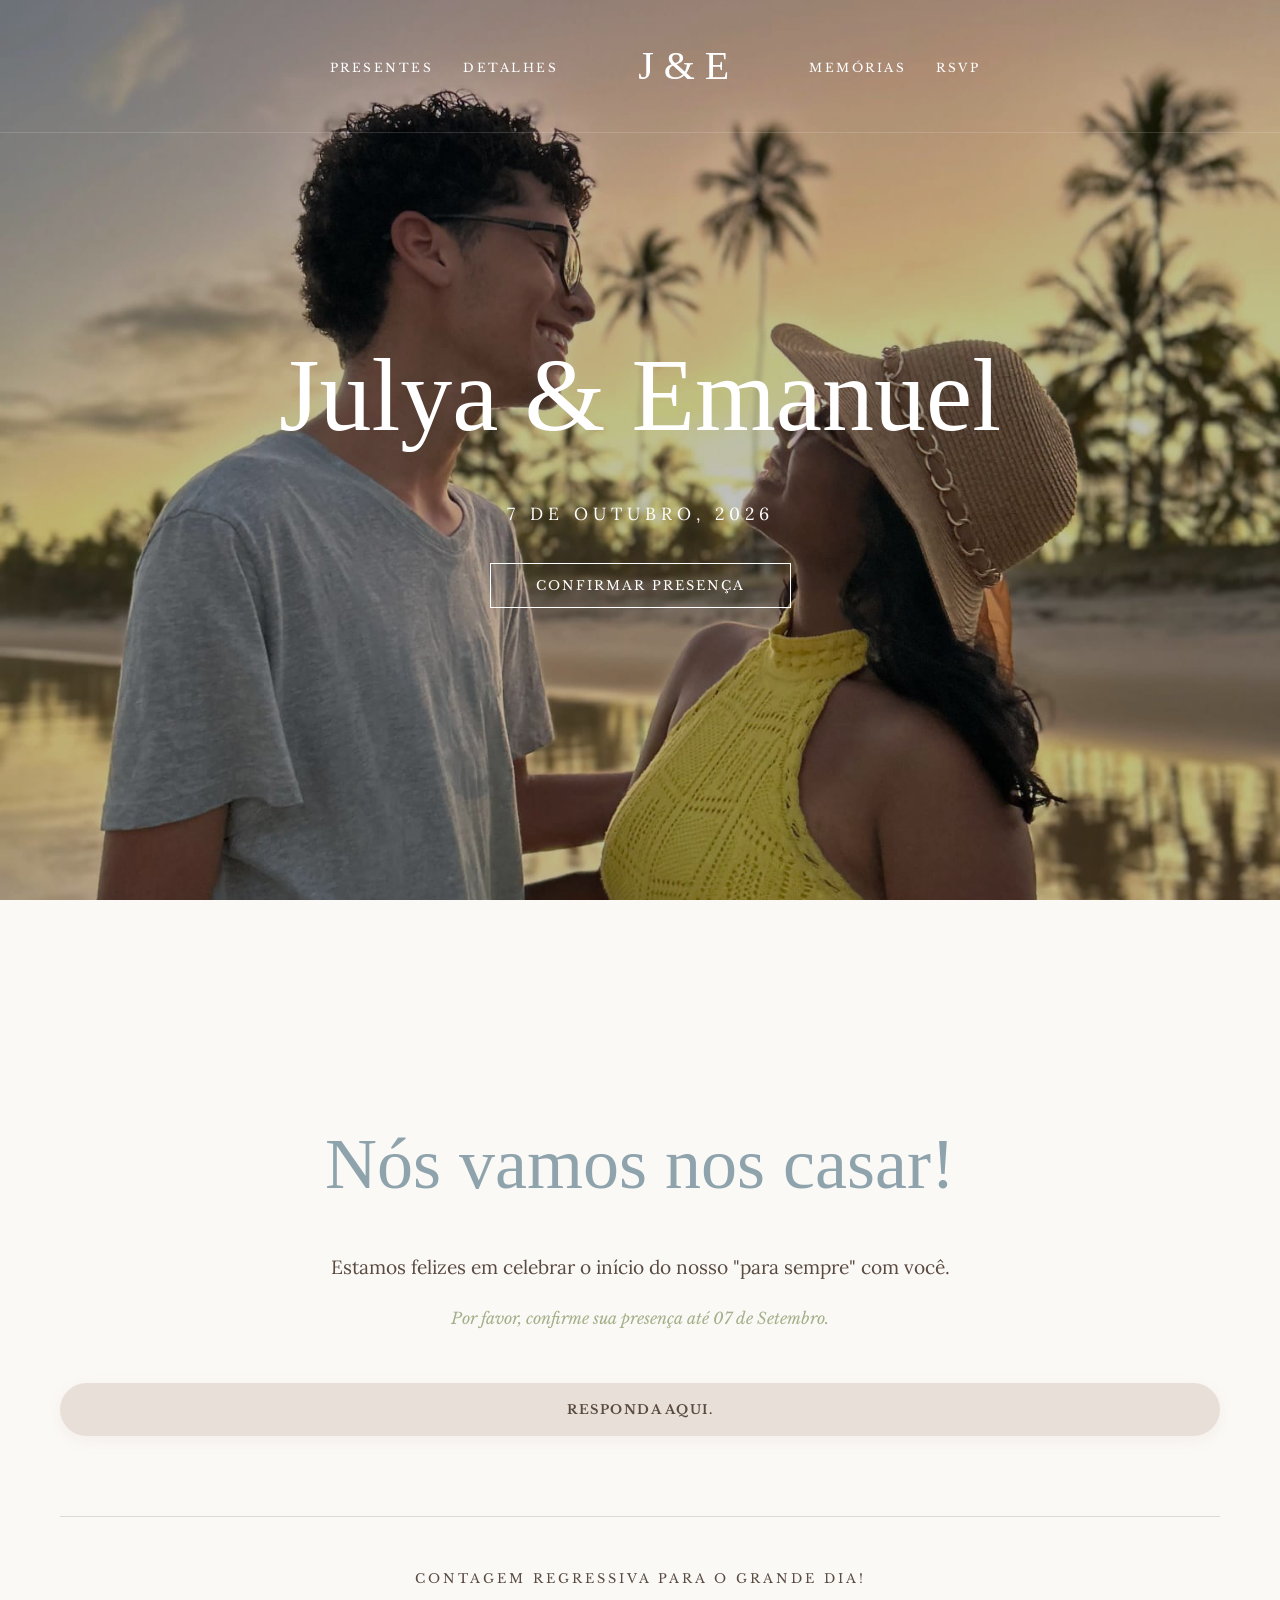
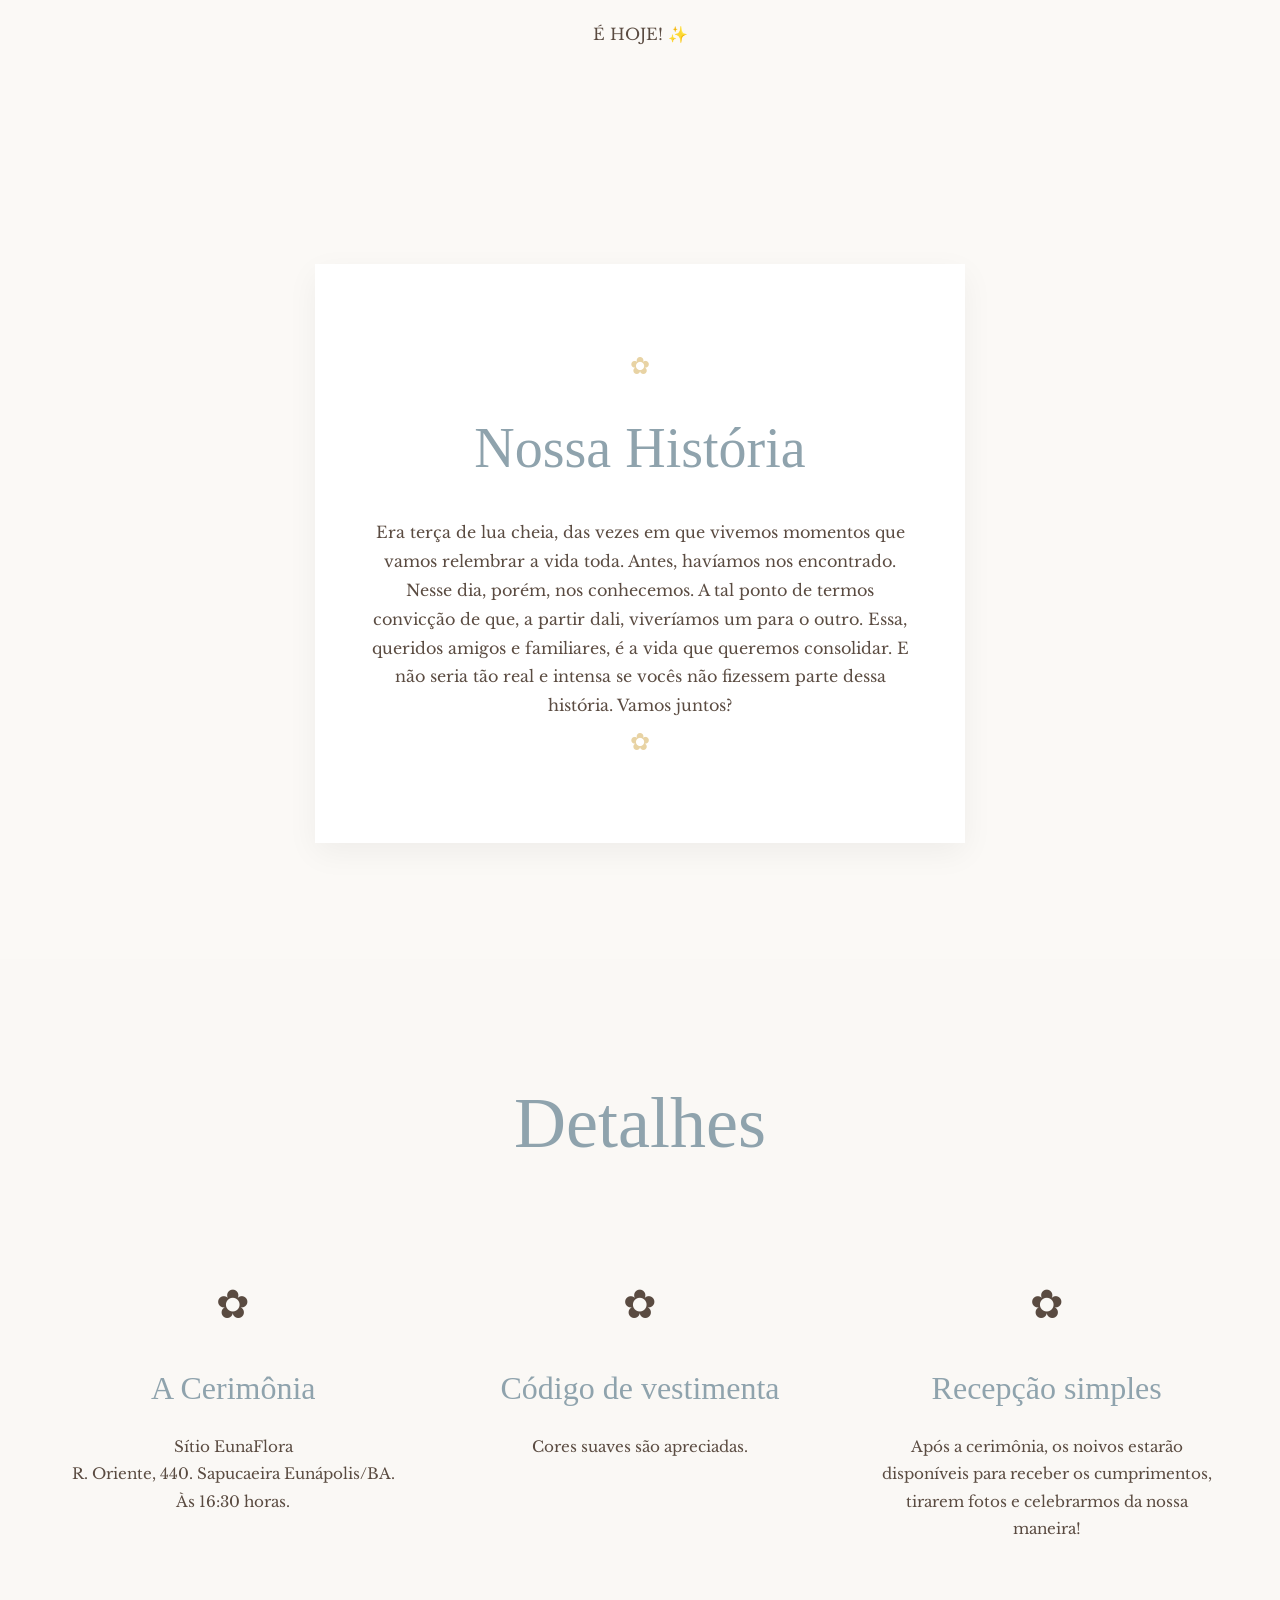
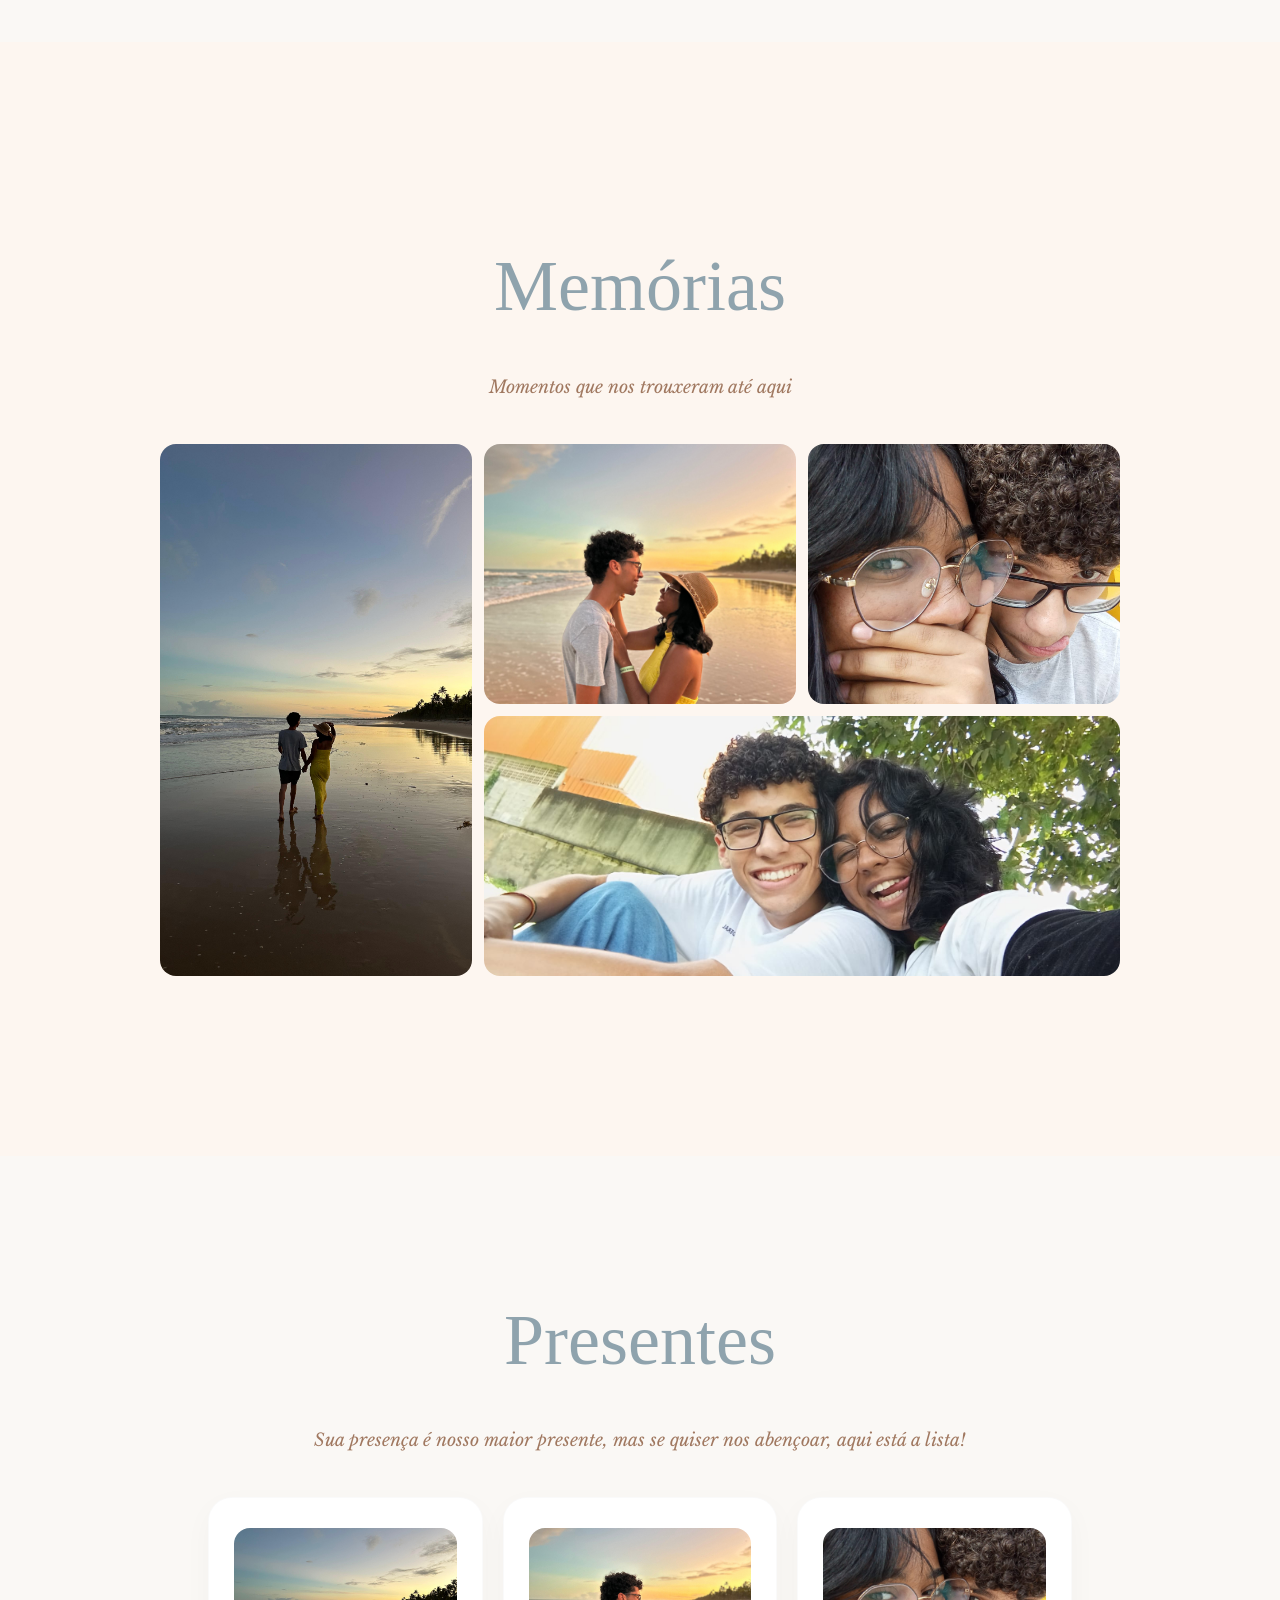
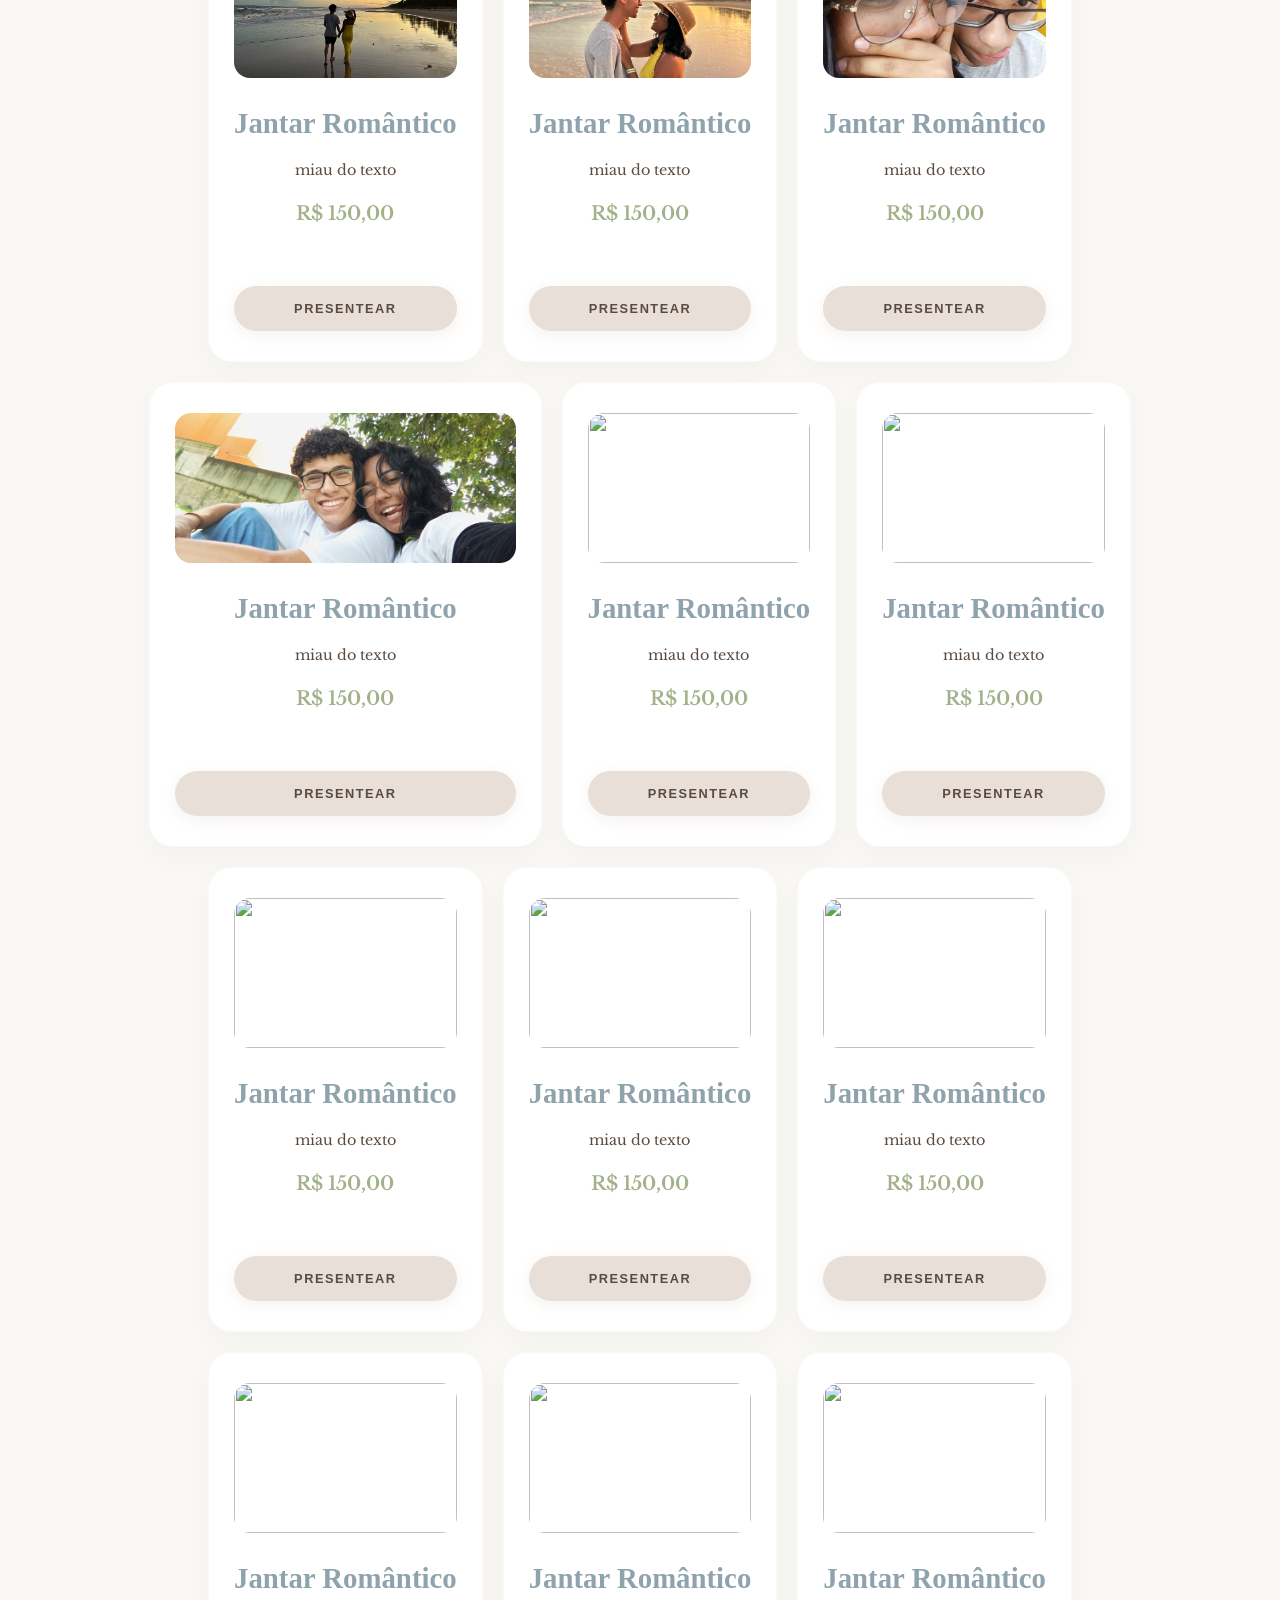
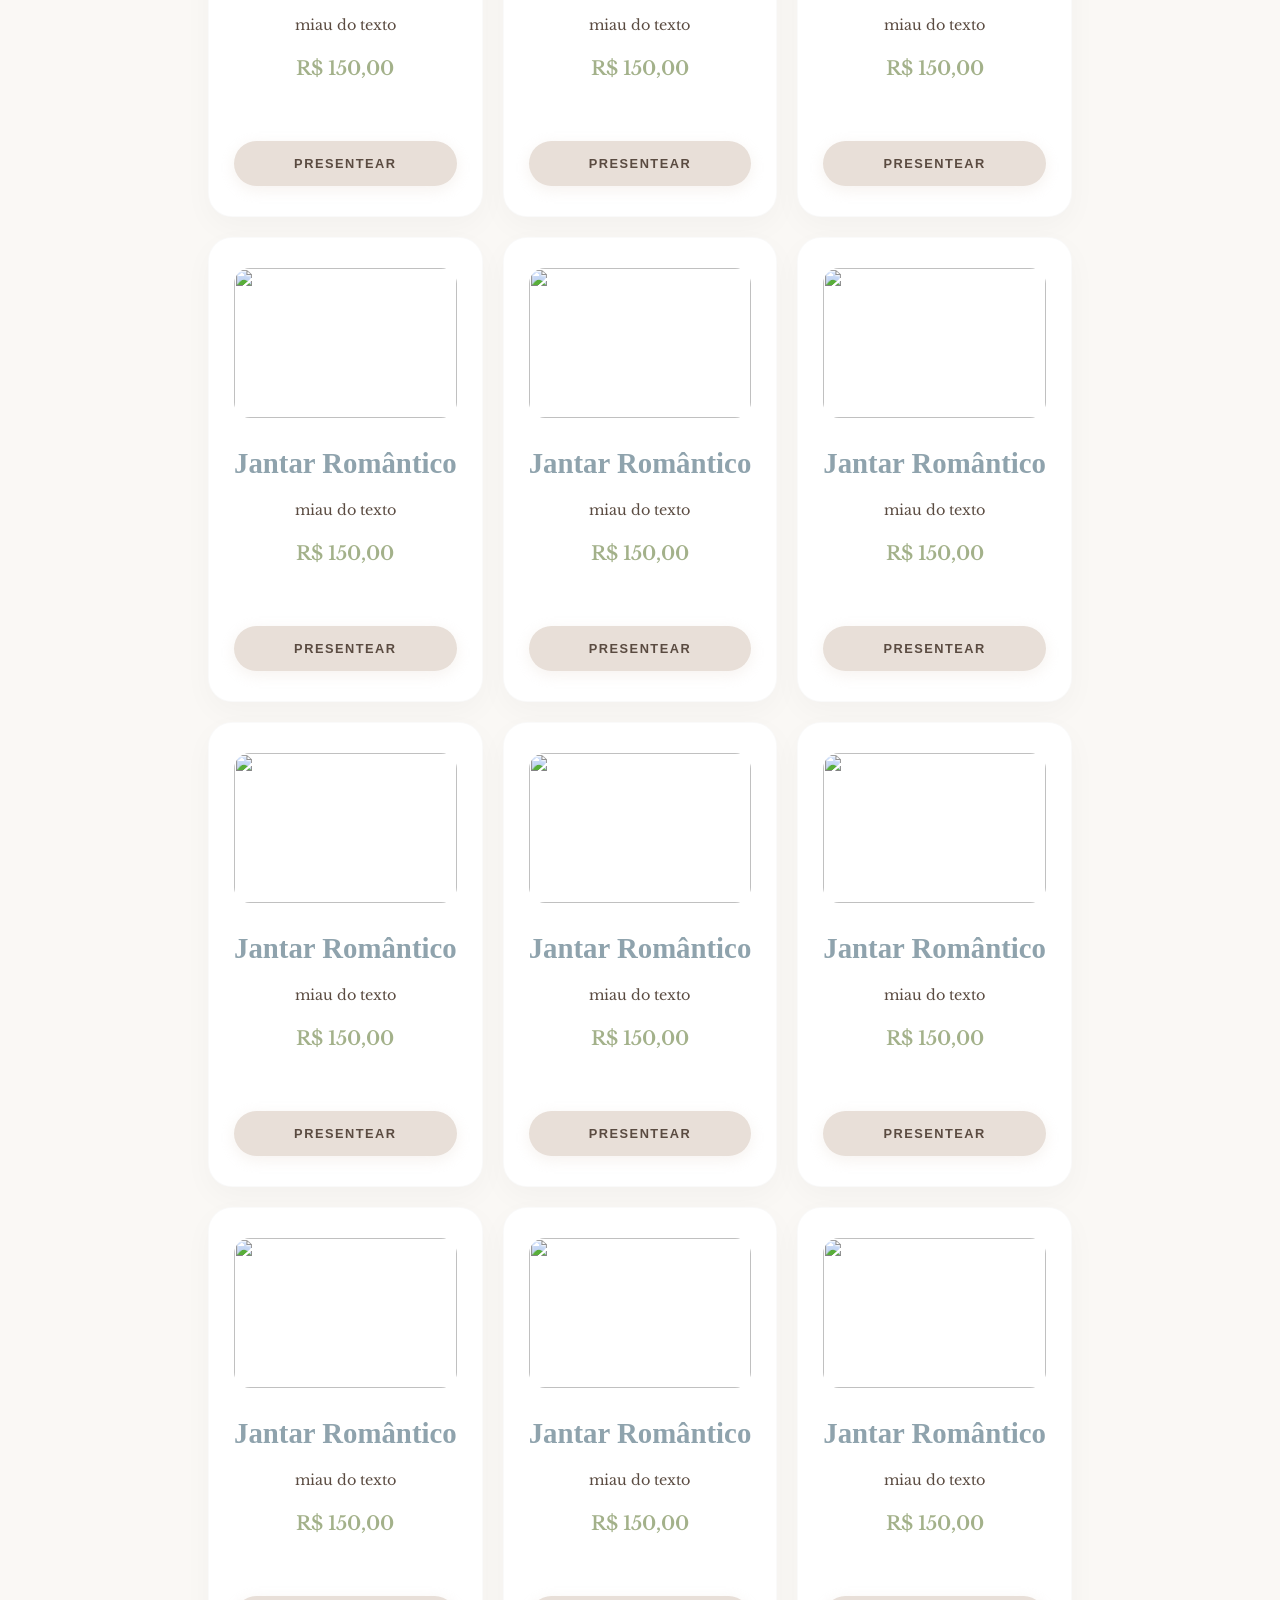
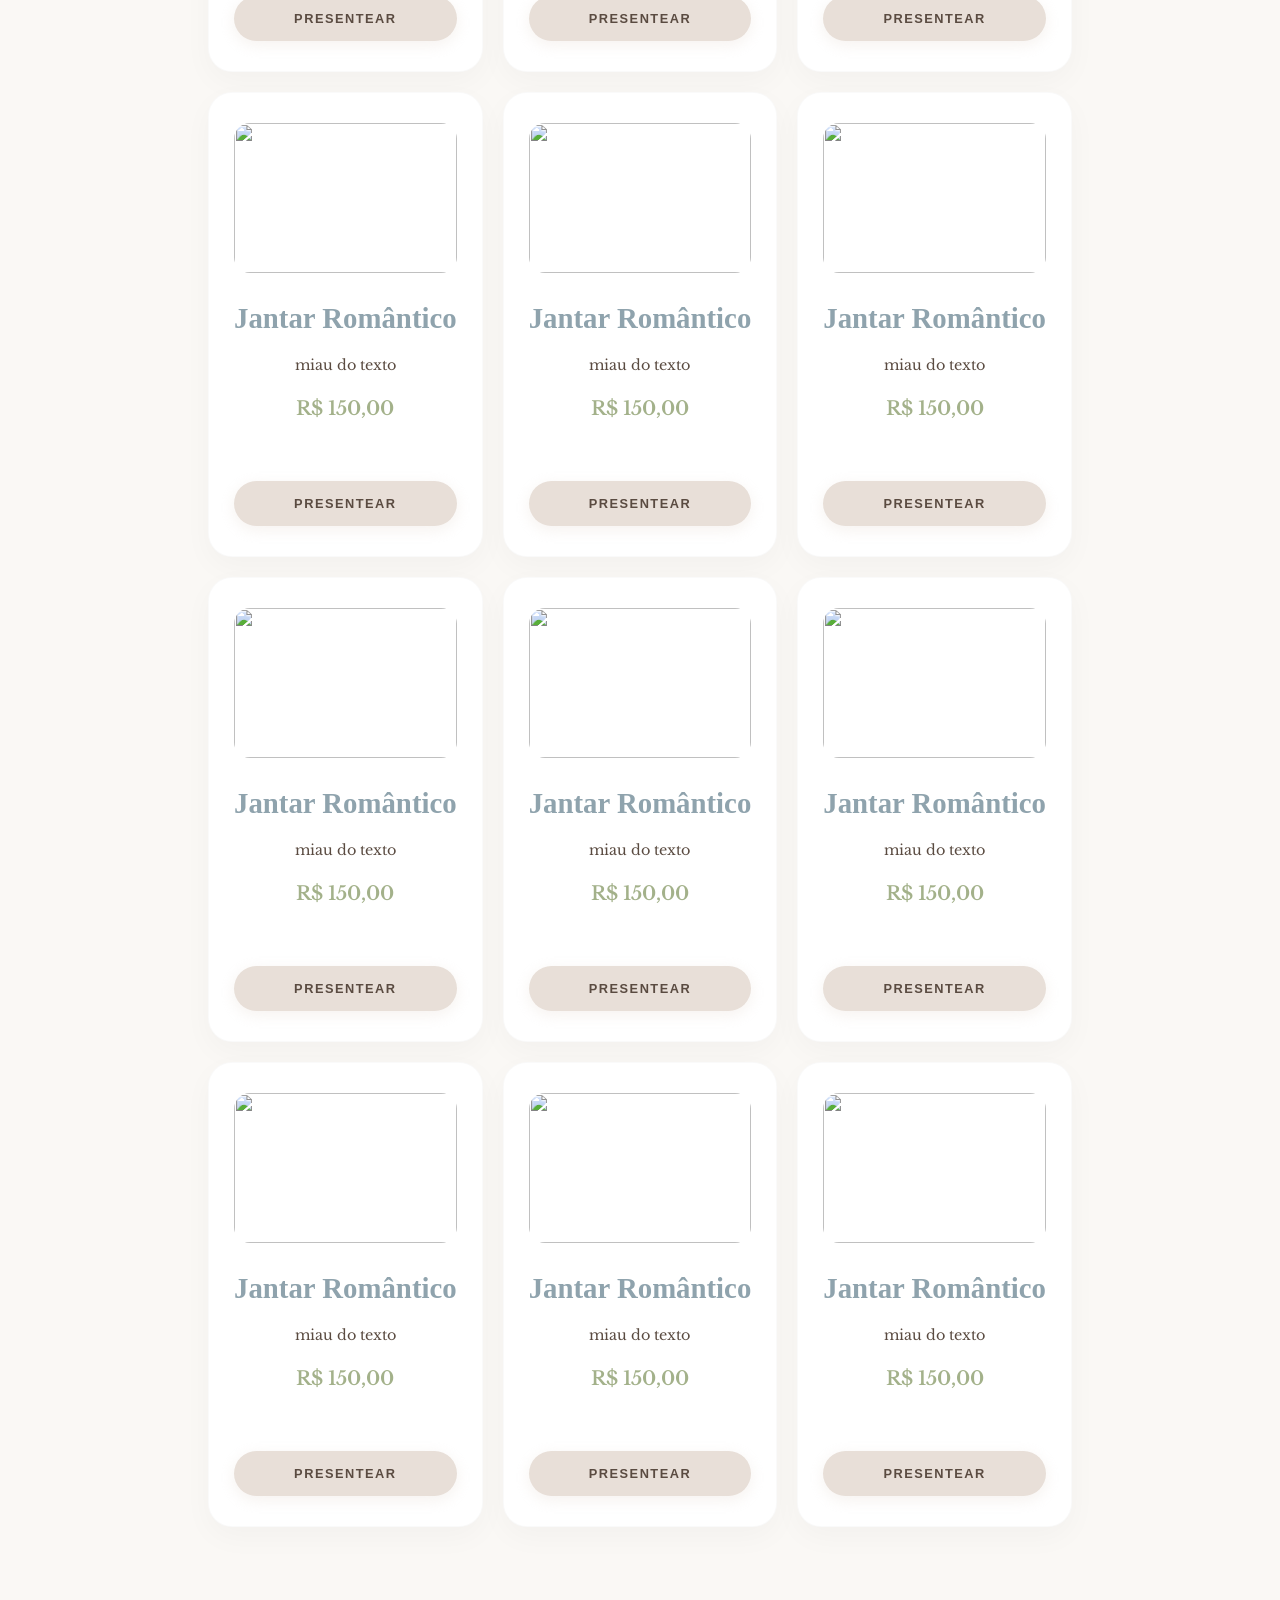
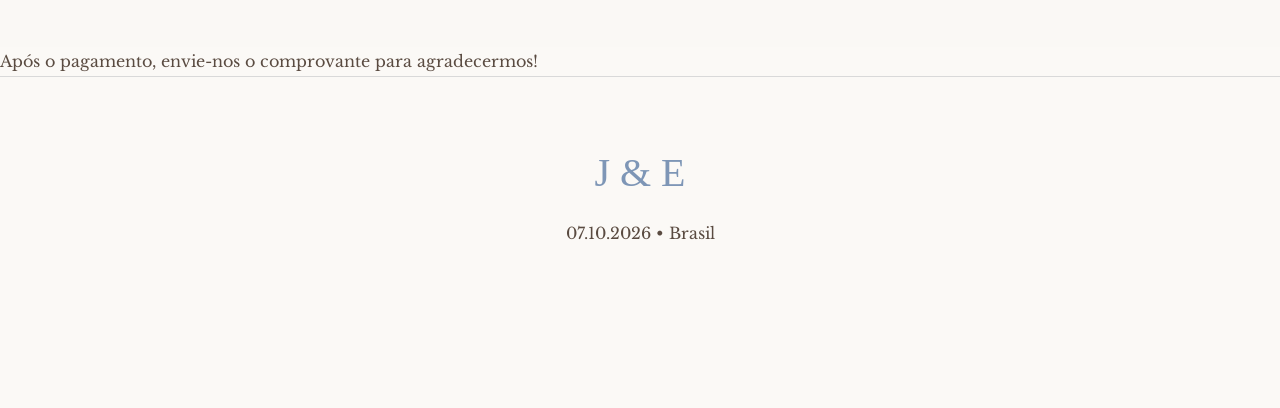
==== commit 5e60a2d9: "Update index.html" ====
--- a/index.html
+++ b/index.html
@@ -143,310 +143,53 @@
 
 <!--INÍCIO PRESENTES-->
 <section id="presentes" class="gifts-section">
-  <div class="container">
-       <div class="gift-card">
-      
-    <h2 class="cursive-title" data-aos="fade-down">Presentes</h2>
-  
-    <p class="memories-subtitle" data-aos="fade-up">Sua presença é nosso maior presente, mas se quiser nos abençoar, aqui está a lista!</p>
-    <br>
-      
-    <div class="gift-card">
-      <img src="link-da-sua-foto.jpg" class="gift-image">
-      <h3>Jantar Romântico</h3>
-      <p>miau do texto</p>
-      <span class="gift-price">R$ 150,00</span>
-      <button class="btn-solid" onclick="abrirPix('Jantar Romântico', '150,00', 'SUA-CHAVE-PIX-AQUI')">
-        Presentear
-      </button>
+    <div style="text-align: center; margin-bottom: 30px;">
+        <h2 class="cursive-title" data-aos="fade-down">Presentes</h2>
+        <p class="memories-subtitle" data-aos="fade-up">
+            Sua presença é nosso maior presente, mas se quiser nos abençoar, aqui está a lista!
+        </p>
     </div>
 
-    <div class="gift-card">
-      <img src="link-da-sua-foto.jpg" class="gift-image">
-      <h3>Jantar Romântico</h3>
-      <p>miau do texto</p>
-      <span class="gift-price">R$ 150,00</span>
-      <button class="btn-solid" onclick="abrirPix('Jantar Romântico', '150,00', 'SUA-CHAVE-PIX-AQUI')">
-        Presentear
-      </button>
-    </div>
-
-    <div class="gift-card">
-      <img src="link-da-sua-foto.jpg" class="gift-image">
-      <h3>Jantar Romântico</h3>
-      <p>miau do texto</p>
-      <span class="gift-price">R$ 150,00</span>
-      <button class="btn-solid" onclick="abrirPix('Jantar Romântico', '150,00', 'SUA-CHAVE-PIX-AQUI')">
-        Presentear
-      </button>
-    </div>
-
-          <div class="gift-card">
-      <img src="link-da-sua-foto.jpg" class="gift-image">
-      <h3>Jantar Romântico</h3>
-      <p>miau do texto</p>
-      <span class="gift-price">R$ 150,00</span>
-      <button class="btn-solid" onclick="abrirPix('Jantar Romântico', '150,00', 'SUA-CHAVE-PIX-AQUI')">
-        Presentear
-      </button>
-    </div>
-
-    <div class="gift-card">
-      <img src="link-da-sua-foto.jpg" class="gift-image">
-      <h3>Jantar Romântico</h3>
-      <p>miau do texto</p>
-      <span class="gift-price">R$ 150,00</span>
-      <button class="btn-solid" onclick="abrirPix('Jantar Romântico', '150,00', 'SUA-CHAVE-PIX-AQUI')">
-        Presentear
-      </button>
-    </div>
-
-    <div class="gift-card">
-      <img src="link-da-sua-foto.jpg" class="gift-image">
-      <h3>Jantar Romântico</h3>
-      <p>miau do texto</p>
-      <span class="gift-price">R$ 150,00</span>
-      <button class="btn-solid" onclick="abrirPix('Jantar Romântico', '150,00', 'SUA-CHAVE-PIX-AQUI')">
-        Presentear
-      </button>
-    </div>
-    <div class="gift-card">
-      <img src="link-da-sua-foto.jpg" class="gift-image">
-      <h3>Jantar Romântico</h3>
-      <p>miau do texto</p>
-      <span class="gift-price">R$ 150,00</span>
-      <button class="btn-solid" onclick="abrirPix('Jantar Romântico', '150,00', 'SUA-CHAVE-PIX-AQUI')">
-        Presentear
-      </button>
-    </div>
-
-    <div class="gift-card">
-      <img src="link-da-sua-foto.jpg" class="gift-image">
-      <h3>Jantar Romântico</h3>
-      <p>miau do texto</p>
-      <span class="gift-price">R$ 150,00</span>
-      <button class="btn-solid" onclick="abrirPix('Jantar Romântico', '150,00', 'SUA-CHAVE-PIX-AQUI')">
-        Presentear
-      </button>
-    </div>
-
-    <div class="gift-card">
-      <img src="link-da-sua-foto.jpg" class="gift-image">
-      <h3>Jantar Romântico</h3>
-      <p>miau do texto</p>
-      <span class="gift-price">R$ 150,00</span>
-      <button class="btn-solid" onclick="abrirPix('Jantar Romântico', '150,00', 'SUA-CHAVE-PIX-AQUI')">
-        Presentear
-      </button>
-    </div>
-    <div class="gift-card">
-      <img src="link-da-sua-foto.jpg" class="gift-image">
-      <h3>Jantar Romântico</h3>
-      <p>miau do texto</p>
-      <span class="gift-price">R$ 150,00</span>
-      <button class="btn-solid" onclick="abrirPix('Jantar Romântico', '150,00', 'SUA-CHAVE-PIX-AQUI')">
-        Presentear
-      </button>
-    </div>
-
-    <div class="gift-card">
-      <img src="link-da-sua-foto.jpg" class="gift-image">
-      <h3>Jantar Romântico</h3>
-      <p>miau do texto</p>
-      <span class="gift-price">R$ 150,00</span>
-      <button class="btn-solid" onclick="abrirPix('Jantar Romântico', '150,00', 'SUA-CHAVE-PIX-AQUI')">
-        Presentear
-      </button>
-    </div>
-
-    <div class="gift-card">
-      <img src="link-da-sua-foto.jpg" class="gift-image">
-      <h3>Jantar Romântico</h3>
-      <p>miau do texto</p>
-      <span class="gift-price">R$ 150,00</span>
-      <button class="btn-solid" onclick="abrirPix('Jantar Romântico', '150,00', 'SUA-CHAVE-PIX-AQUI')">
-        Presentear
-      </button>
-    </div>
-    <div class="gift-card">
-      <img src="link-da-sua-foto.jpg" class="gift-image">
-      <h3>Jantar Romântico</h3>
-      <p>miau do texto</p>
-      <span class="gift-price">R$ 150,00</span>
-      <button class="btn-solid" onclick="abrirPix('Jantar Romântico', '150,00', 'SUA-CHAVE-PIX-AQUI')">
-        Presentear
-      </button>
-    </div>
-
-    <div class="gift-card">
-      <img src="link-da-sua-foto.jpg" class="gift-image">
-      <h3>Jantar Romântico</h3>
-      <p>miau do texto</p>
-      <span class="gift-price">R$ 150,00</span>
-      <button class="btn-solid" onclick="abrirPix('Jantar Romântico', '150,00', 'SUA-CHAVE-PIX-AQUI')">
-        Presentear
-      </button>
-    </div>
-
-    <div class="gift-card">
-      <img src="link-da-sua-foto.jpg" class="gift-image">
-      <h3>Jantar Romântico</h3>
-      <p>miau do texto</p>
-      <span class="gift-price">R$ 150,00</span>
-      <button class="btn-solid" onclick="abrirPix('Jantar Romântico', '150,00', 'SUA-CHAVE-PIX-AQUI')">
-        Presentear
-      </button>
-    </div>
-    <div class="gift-card">
-      <img src="link-da-sua-foto.jpg" class="gift-image">
-      <h3>Jantar Romântico</h3>
-      <p>miau do texto</p>
-      <span class="gift-price">R$ 150,00</span>
-      <button class="btn-solid" onclick="abrirPix('Jantar Romântico', '150,00', 'SUA-CHAVE-PIX-AQUI')">
-        Presentear
-      </button>
-    </div>
-
-    <div class="gift-card">
-      <img src="link-da-sua-foto.jpg" class="gift-image">
-      <h3>Jantar Romântico</h3>
-      <p>miau do texto</p>
-      <span class="gift-price">R$ 150,00</span>
-      <button class="btn-solid" onclick="abrirPix('Jantar Romântico', '150,00', 'SUA-CHAVE-PIX-AQUI')">
-        Presentear
-      </button>
-    </div>
-
-    <div class="gift-card">
-      <img src="link-da-sua-foto.jpg" class="gift-image">
-      <h3>Jantar Romântico</h3>
-      <p>miau do texto</p>
-      <span class="gift-price">R$ 150,00</span>
-      <button class="btn-solid" onclick="abrirPix('Jantar Romântico', '150,00', 'SUA-CHAVE-PIX-AQUI')">
-        Presentear
-      </button>
-    </div>
-    <div class="gift-card">
-      <img src="link-da-sua-foto.jpg" class="gift-image">
-      <h3>Jantar Romântico</h3>
-      <p>miau do texto</p>
-      <span class="gift-price">R$ 150,00</span>
-      <button class="btn-solid" onclick="abrirPix('Jantar Romântico', '150,00', 'SUA-CHAVE-PIX-AQUI')">
-        Presentear
-      </button>
-    </div>
-
-    <div class="gift-card">
-      <img src="link-da-sua-foto.jpg" class="gift-image">
-      <h3>Jantar Romântico</h3>
-      <p>miau do texto</p>
-      <span class="gift-price">R$ 150,00</span>
-      <button class="btn-solid" onclick="abrirPix('Jantar Romântico', '150,00', 'SUA-CHAVE-PIX-AQUI')">
-        Presentear
-      </button>
-    </div>
-
-    <div class="gift-card">
-      <img src="link-da-sua-foto.jpg" class="gift-image">
-      <h3>Jantar Romântico</h3>
-      <p>miau do texto</p>
-      <span class="gift-price">R$ 150,00</span>
-      <button class="btn-solid" onclick="abrirPix('Jantar Romântico', '150,00', 'SUA-CHAVE-PIX-AQUI')">
-        Presentear
-      </button>
-    </div>
-    <div class="gift-card">
-      <img src="link-da-sua-foto.jpg" class="gift-image">
-      <h3>Jantar Romântico</h3>
-      <p>miau do texto</p>
-      <span class="gift-price">R$ 150,00</span>
-      <button class="btn-solid" onclick="abrirPix('Jantar Romântico', '150,00', 'SUA-CHAVE-PIX-AQUI')">
-        Presentear
-      </button>
-    </div>
-
-    <div class="gift-card">
-      <img src="link-da-sua-foto.jpg" class="gift-image">
-      <h3>Jantar Romântico</h3>
-      <p>miau do texto</p>
-      <span class="gift-price">R$ 150,00</span>
-      <button class="btn-solid" onclick="abrirPix('Jantar Romântico', '150,00', 'SUA-CHAVE-PIX-AQUI')">
-        Presentear
-      </button>
-    </div>
-
-    <div class="gift-card">
-      <img src="link-da-sua-foto.jpg" class="gift-image">
-      <h3>Jantar Romântico</h3>
-      <p>miau do texto</p>
-      <span class="gift-price">R$ 150,00</span>
-      <button class="btn-solid" onclick="abrirPix('Jantar Romântico', '150,00', 'SUA-CHAVE-PIX-AQUI')">
-        Presentear
-      </button>
-    </div>
-    <div class="gift-card">
-      <img src="link-da-sua-foto.jpg" class="gift-image">
-      <h3>Jantar Romântico</h3>
-      <p>miau do texto</p>
-      <span class="gift-price">R$ 150,00</span>
-      <button class="btn-solid" onclick="abrirPix('Jantar Romântico', '150,00', 'SUA-CHAVE-PIX-AQUI')">
-        Presentear
-      </button>
-    </div>
-
-    <div class="gift-card">
-      <img src="link-da-sua-foto.jpg" class="gift-image">
-      <h3>Jantar Romântico</h3>
-      <p>miau do texto</p>
-      <span class="gift-price">R$ 150,00</span>
-      <button class="btn-solid" onclick="abrirPix('Jantar Romântico', '150,00', 'SUA-CHAVE-PIX-AQUI')">
-        Presentear
-      </button>
-    </div>
-
-    <div class="gift-card">
-      <img src="link-da-sua-foto.jpg" class="gift-image">
-      <h3>Jantar Romântico</h3>
-      <p>miau do texto</p>
-      <span class="gift-price">R$ 150,00</span>
-      <button class="btn-solid" onclick="abrirPix('Jantar Romântico', '150,00', 'SUA-CHAVE-PIX-AQUI')">
-        Presentear
-      </button>
-    </div>
-    <div class="gift-card">
-      <img src="link-da-sua-foto.jpg" class="gift-image">
-      <h3>Jantar Romântico</h3>
-      <p>miau do texto</p>
-      <span class="gift-price">R$ 150,00</span>
-      <button class="btn-solid" onclick="abrirPix('Jantar Romântico', '150,00', 'SUA-CHAVE-PIX-AQUI')">
-        Presentear
-      </button>
-    </div>
-
-    <div class="gift-card">
-      <img src="link-da-sua-foto.jpg" class="gift-image">
-      <h3>Jantar Romântico</h3>
-      <p>miau do texto</p>
-      <span class="gift-price">R$ 150,00</span>
-      <button class="btn-solid" onclick="abrirPix('Jantar Romântico', '150,00', 'SUA-CHAVE-PIX-AQUI')">
-        Presentear
-      </button>
-    </div>
-
-    <div class="gift-card">
-      <img src="link-da-sua-foto.jpg" class="gift-image">
-      <h3>Jantar Romântico</h3>
-      <p>miau do texto</p>
-      <span class="gift-price">R$ 150,00</span>
-      <button class="btn-solid" onclick="abrirPix('Jantar Romântico', '150,00', 'SUA-CHAVE-PIX-AQUI')">
-        Presentear
-      </button>
-    </div>
-
-
-    </div> </section>
-
-<!--FIM PRESENTES-->
+    <div class="gifts-grid" style="display: flex; flex-wrap: wrap; justify-content: center; gap: 20px;">
+
+        <div class="gift-card"><img src="foto1.jpeg" class="gift-image"><h3>Jantar Romântico</h3><p>miau do texto</p><span class="gift-price">R$ 150,00</span><button class="btn-solid" onclick="abrirPix('Jantar Romântico', '150,00', '73982071407')">Presentear</button></div>
+        <div class="gift-card"><img src="foto2.jpeg" class="gift-image"><h3>Jantar Romântico</h3><p>miau do texto</p><span class="gift-price">R$ 150,00</span><button class="btn-solid" onclick="abrirPix('Jantar Romântico', '150,00', '73982071407')">Presentear</button></div>
+        <div class="gift-card"><img src="foto3.jpeg" class="gift-image"><h3>Jantar Romântico</h3><p>miau do texto</p><span class="gift-price">R$ 150,00</span><button class="btn-solid" onclick="abrirPix('Jantar Romântico', '150,00', '73982071407')">Presentear</button></div>
+        <div class="gift-card"><img src="foto4.jpeg" class="gift-image"><h3>Jantar Romântico</h3><p>miau do texto</p><span class="gift-price">R$ 150,00</span><button class="btn-solid" onclick="abrirPix('Jantar Romântico', '150,00', '73982071407')">Presentear</button></div>
+        <div class="gift-card"><img src="foto5.jpeg" class="gift-image"><h3>Jantar Romântico</h3><p>miau do texto</p><span class="gift-price">R$ 150,00</span><button class="btn-solid" onclick="abrirPix('Jantar Romântico', '150,00', '73982071407')">Presentear</button></div>
+
+        <div class="gift-card"><img src="foto6.jpeg" class="gift-image"><h3>Jantar Romântico</h3><p>miau do texto</p><span class="gift-price">R$ 150,00</span><button class="btn-solid" onclick="abrirPix('Jantar Romântico', '150,00', '73982071407')">Presentear</button></div>
+        <div class="gift-card"><img src="foto7.jpeg" class="gift-image"><h3>Jantar Romântico</h3><p>miau do texto</p><span class="gift-price">R$ 150,00</span><button class="btn-solid" onclick="abrirPix('Jantar Romântico', '150,00', '73982071407')">Presentear</button></div>
+        <div class="gift-card"><img src="foto8.jpeg" class="gift-image"><h3>Jantar Romântico</h3><p>miau do texto</p><span class="gift-price">R$ 150,00</span><button class="btn-solid" onclick="abrirPix('Jantar Romântico', '150,00', '73982071407')">Presentear</button></div>
+        <div class="gift-card"><img src="foto9.jpeg" class="gift-image"><h3>Jantar Romântico</h3><p>miau do texto</p><span class="gift-price">R$ 150,00</span><button class="btn-solid" onclick="abrirPix('Jantar Romântico', '150,00', '73982071407')">Presentear</button></div>
+        <div class="gift-card"><img src="foto10.jpeg" class="gift-image"><h3>Jantar Romântico</h3><p>miau do texto</p><span class="gift-price">R$ 150,00</span><button class="btn-solid" onclick="abrirPix('Jantar Romântico', '150,00', '73982071407')">Presentear</button></div>
+
+        <div class="gift-card"><img src="foto11.jpeg" class="gift-image"><h3>Jantar Romântico</h3><p>miau do texto</p><span class="gift-price">R$ 150,00</span><button class="btn-solid" onclick="abrirPix('Jantar Romântico', '150,00', '73982071407')">Presentear</button></div>
+        <div class="gift-card"><img src="foto12.jpeg" class="gift-image"><h3>Jantar Romântico</h3><p>miau do texto</p><span class="gift-price">R$ 150,00</span><button class="btn-solid" onclick="abrirPix('Jantar Romântico', '150,00', '73982071407')">Presentear</button></div>
+        <div class="gift-card"><img src="foto13.jpeg" class="gift-image"><h3>Jantar Romântico</h3><p>miau do texto</p><span class="gift-price">R$ 150,00</span><button class="btn-solid" onclick="abrirPix('Jantar Romântico', '150,00', '73982071407')">Presentear</button></div>
+        <div class="gift-card"><img src="foto14.jpeg" class="gift-image"><h3>Jantar Romântico</h3><p>miau do texto</p><span class="gift-price">R$ 150,00</span><button class="btn-solid" onclick="abrirPix('Jantar Romântico', '150,00', '73982071407')">Presentear</button></div>
+        <div class="gift-card"><img src="foto15.jpeg" class="gift-image"><h3>Jantar Romântico</h3><p>miau do texto</p><span class="gift-price">R$ 150,00</span><button class="btn-solid" onclick="abrirPix('Jantar Romântico', '150,00', '73982071407')">Presentear</button></div>
+
+        <div class="gift-card"><img src="foto16.jpeg" class="gift-image"><h3>Jantar Romântico</h3><p>miau do texto</p><span class="gift-price">R$ 150,00</span><button class="btn-solid" onclick="abrirPix('Jantar Romântico', '150,00', '73982071407')">Presentear</button></div>
+        <div class="gift-card"><img src="foto17.jpeg" class="gift-image"><h3>Jantar Romântico</h3><p>miau do texto</p><span class="gift-price">R$ 150,00</span><button class="btn-solid" onclick="abrirPix('Jantar Romântico', '150,00', '73982071407')">Presentear</button></div>
+        <div class="gift-card"><img src="foto18.jpeg" class="gift-image"><h3>Jantar Romântico</h3><p>miau do texto</p><span class="gift-price">R$ 150,00</span><button class="btn-solid" onclick="abrirPix('Jantar Romântico', '150,00', '73982071407')">Presentear</button></div>
+        <div class="gift-card"><img src="foto19.jpeg" class="gift-image"><h3>Jantar Romântico</h3><p>miau do texto</p><span class="gift-price">R$ 150,00</span><button class="btn-solid" onclick="abrirPix('Jantar Romântico', '150,00', '73982071407')">Presentear</button></div>
+        <div class="gift-card"><img src="foto20.jpeg" class="gift-image"><h3>Jantar Romântico</h3><p>miau do texto</p><span class="gift-price">R$ 150,00</span><button class="btn-solid" onclick="abrirPix('Jantar Romântico', '150,00', '73982071407')">Presentear</button></div>
+
+        <div class="gift-card"><img src="foto21.jpeg" class="gift-image"><h3>Jantar Romântico</h3><p>miau do texto</p><span class="gift-price">R$ 150,00</span><button class="btn-solid" onclick="abrirPix('Jantar Romântico', '150,00', '73982071407')">Presentear</button></div>
+        <div class="gift-card"><img src="foto22.jpeg" class="gift-image"><h3>Jantar Romântico</h3><p>miau do texto</p><span class="gift-price">R$ 150,00</span><button class="btn-solid" onclick="abrirPix('Jantar Romântico', '150,00', '73982071407')">Presentear</button></div>
+        <div class="gift-card"><img src="foto23.jpeg" class="gift-image"><h3>Jantar Romântico</h3><p>miau do texto</p><span class="gift-price">R$ 150,00</span><button class="btn-solid" onclick="abrirPix('Jantar Romântico', '150,00', '73982071407')">Presentear</button></div>
+        <div class="gift-card"><img src="foto24.jpeg" class="gift-image"><h3>Jantar Romântico</h3><p>miau do texto</p><span class="gift-price">R$ 150,00</span><button class="btn-solid" onclick="abrirPix('Jantar Romântico', '150,00', '73982071407')">Presentear</button></div>
+        <div class="gift-card"><img src="foto25.jpeg" class="gift-image"><h3>Jantar Romântico</h3><p>miau do texto</p><span class="gift-price">R$ 150,00</span><button class="btn-solid" onclick="abrirPix('Jantar Romântico', '150,00', '73982071407')">Presentear</button></div>
+
+        <div class="gift-card"><img src="foto26.jpeg" class="gift-image"><h3>Jantar Romântico</h3><p>miau do texto</p><span class="gift-price">R$ 150,00</span><button class="btn-solid" onclick="abrirPix('Jantar Romântico', '150,00', '73982071407')">Presentear</button></div>
+        <div class="gift-card"><img src="foto27.jpeg" class="gift-image"><h3>Jantar Romântico</h3><p>miau do texto</p><span class="gift-price">R$ 150,00</span><button class="btn-solid" onclick="abrirPix('Jantar Romântico', '150,00', '73982071407')">Presentear</button></div>
+        <div class="gift-card"><img src="foto28.jpeg" class="gift-image"><h3>Jantar Romântico</h3><p>miau do texto</p><span class="gift-price">R$ 150,00</span><button class="btn-solid" onclick="abrirPix('Jantar Romântico', '150,00', '73982071407')">Presentear</button></div>
+        <div class="gift-card"><img src="foto29.jpeg" class="gift-image"><h3>Jantar Romântico</h3><p>miau do texto</p><span class="gift-price">R$ 150,00</span><button class="btn-solid" onclick="abrirPix('Jantar Romântico', '150,00', '73982071407')">Presentear</button></div>
+        <div class="gift-card"><img src="foto30.jpeg" class="gift-image"><h3>Jantar Romântico</h3><p>miau do texto</p><span class="gift-price">R$ 150,00</span><button class="btn-solid" onclick="abrirPix('Jantar Romântico', '150,00', '73982071407')">Presentear</button></div>
+
+    </div> 
+</section>
         
       <div id="pixModal" class="pix-modal">
     <div class="pix-content">
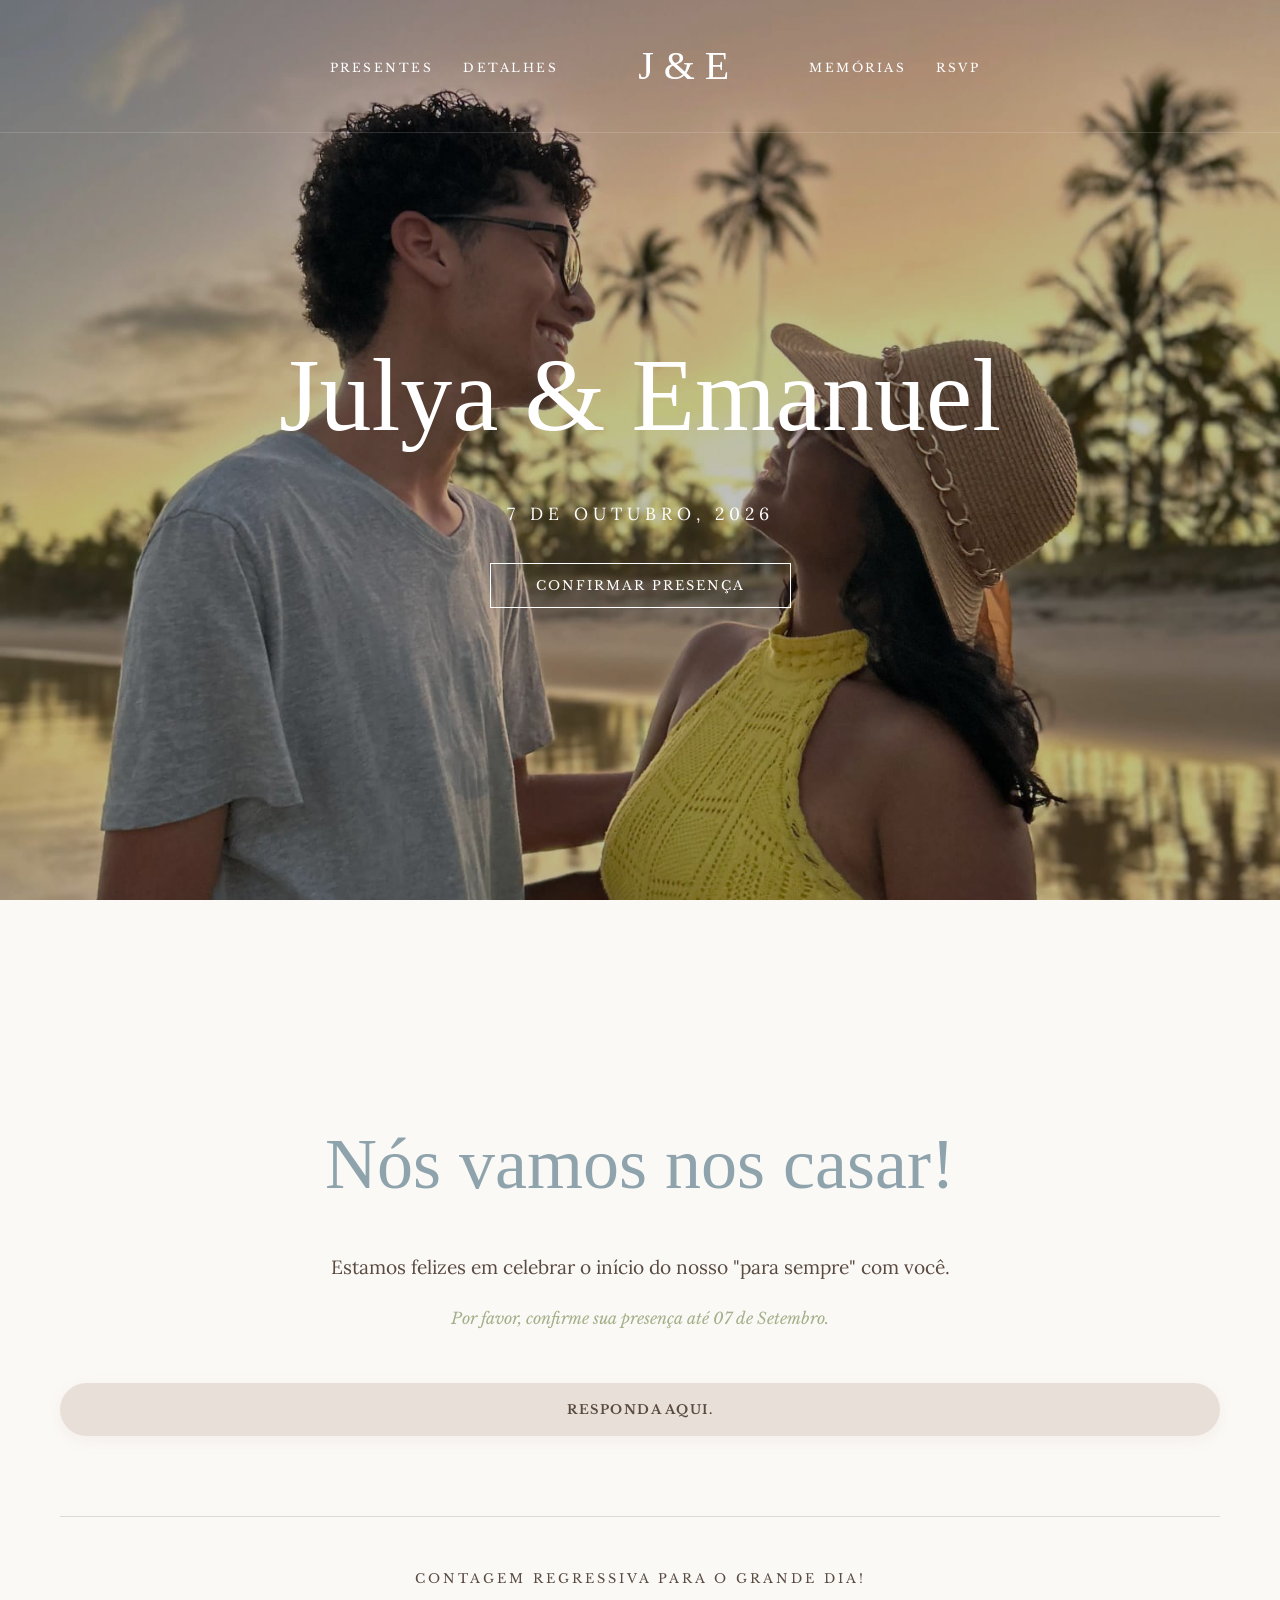
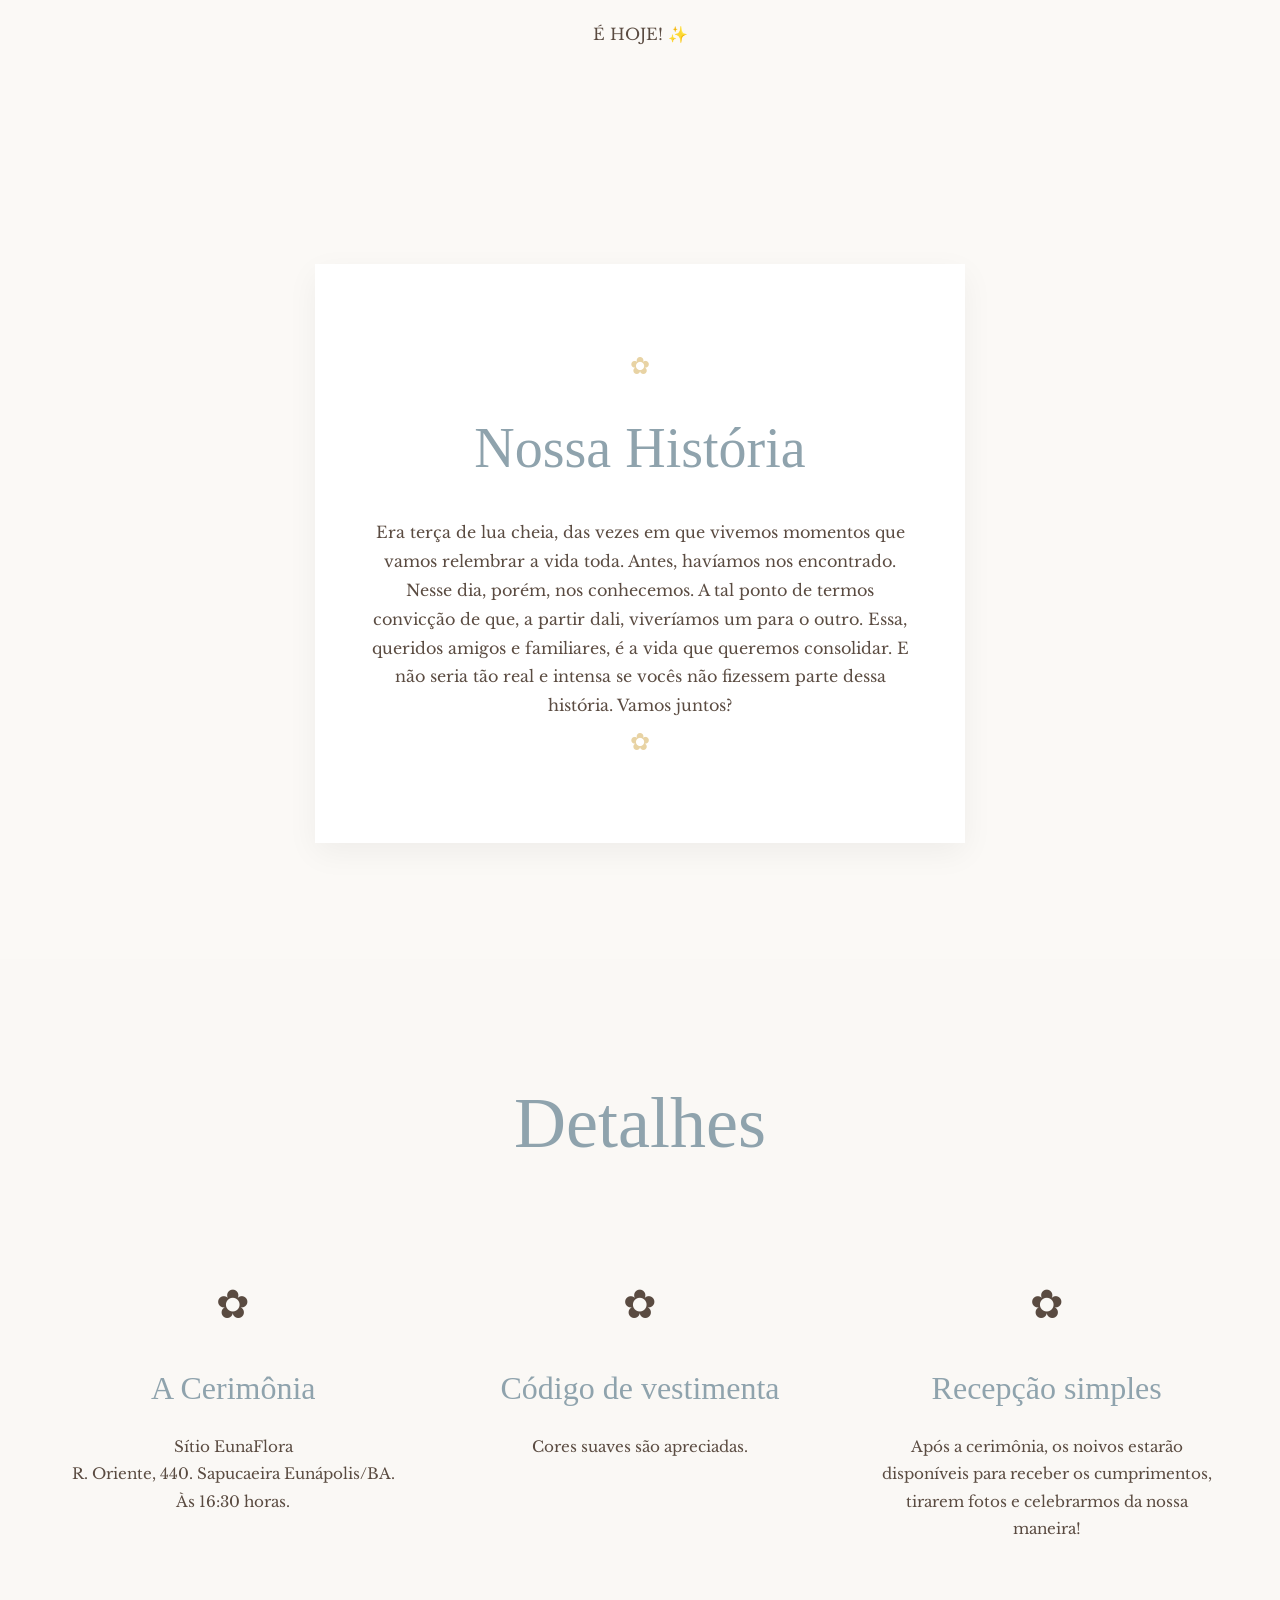
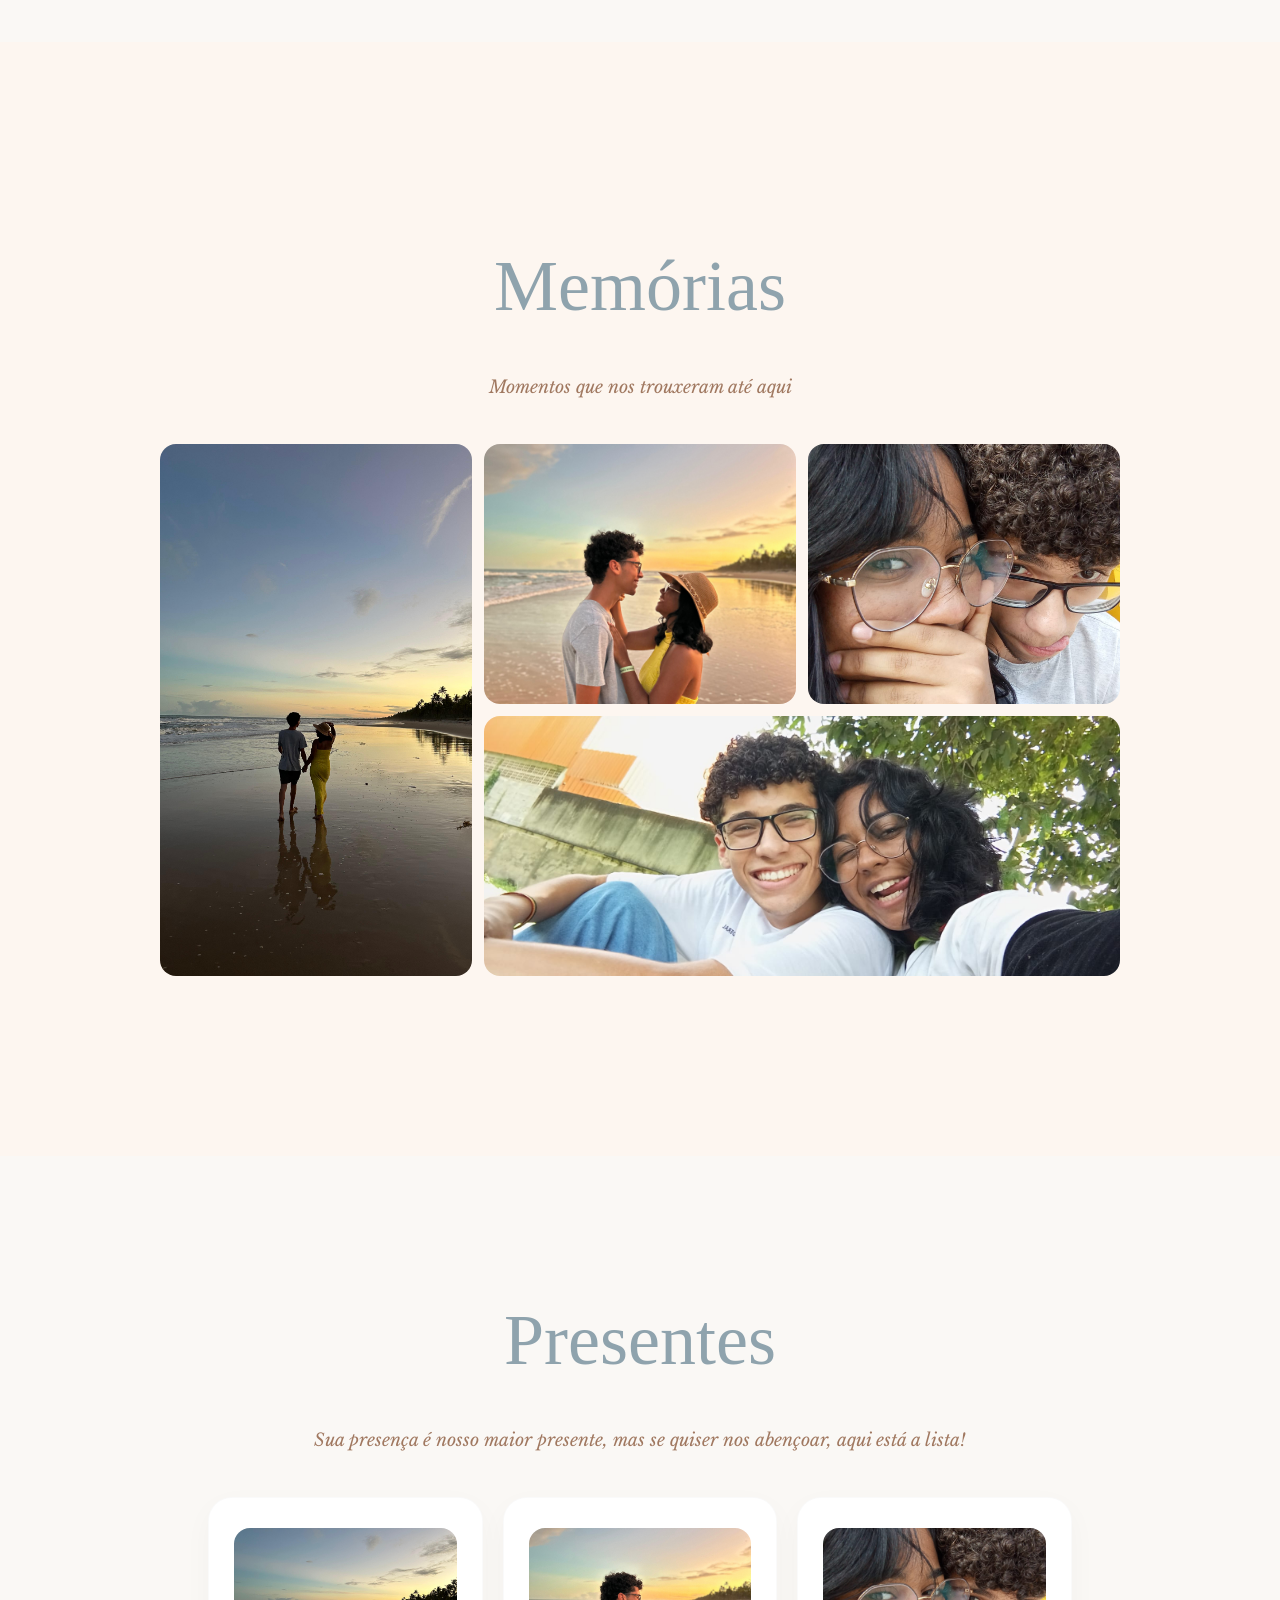
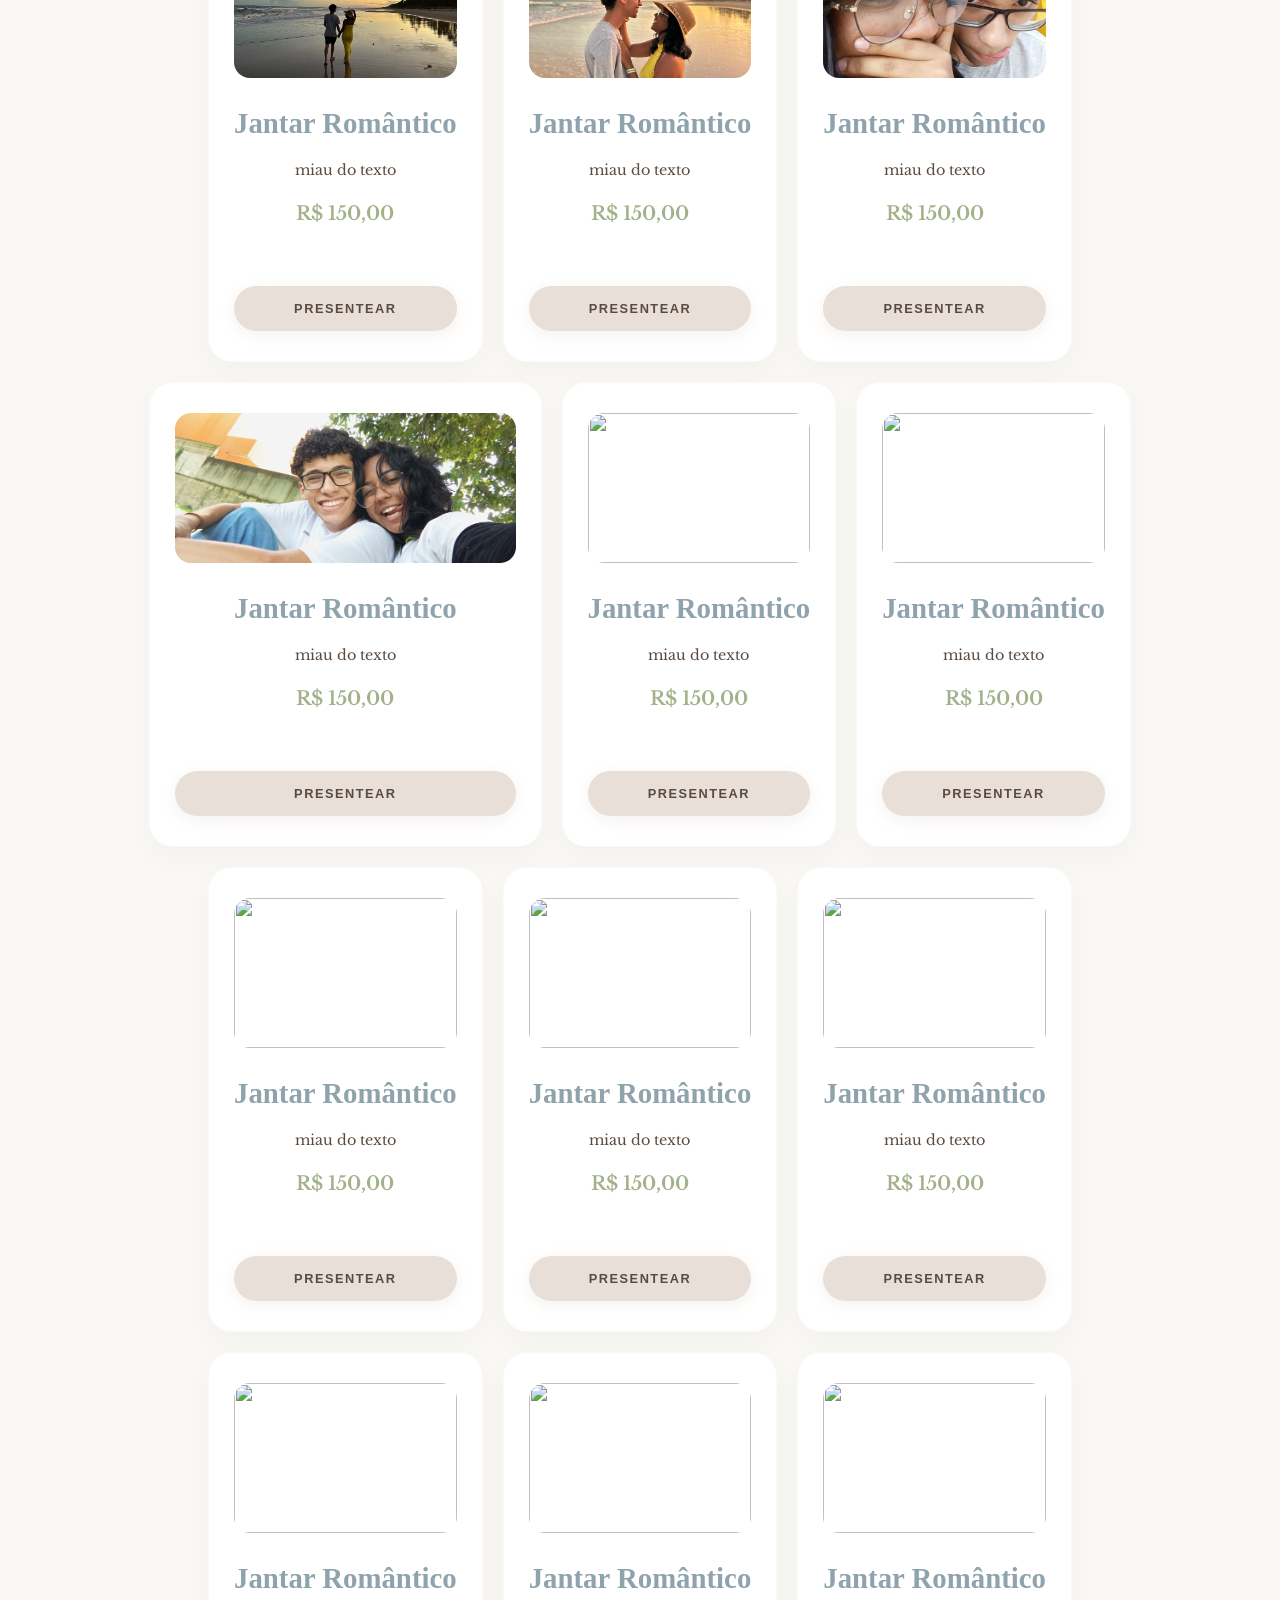
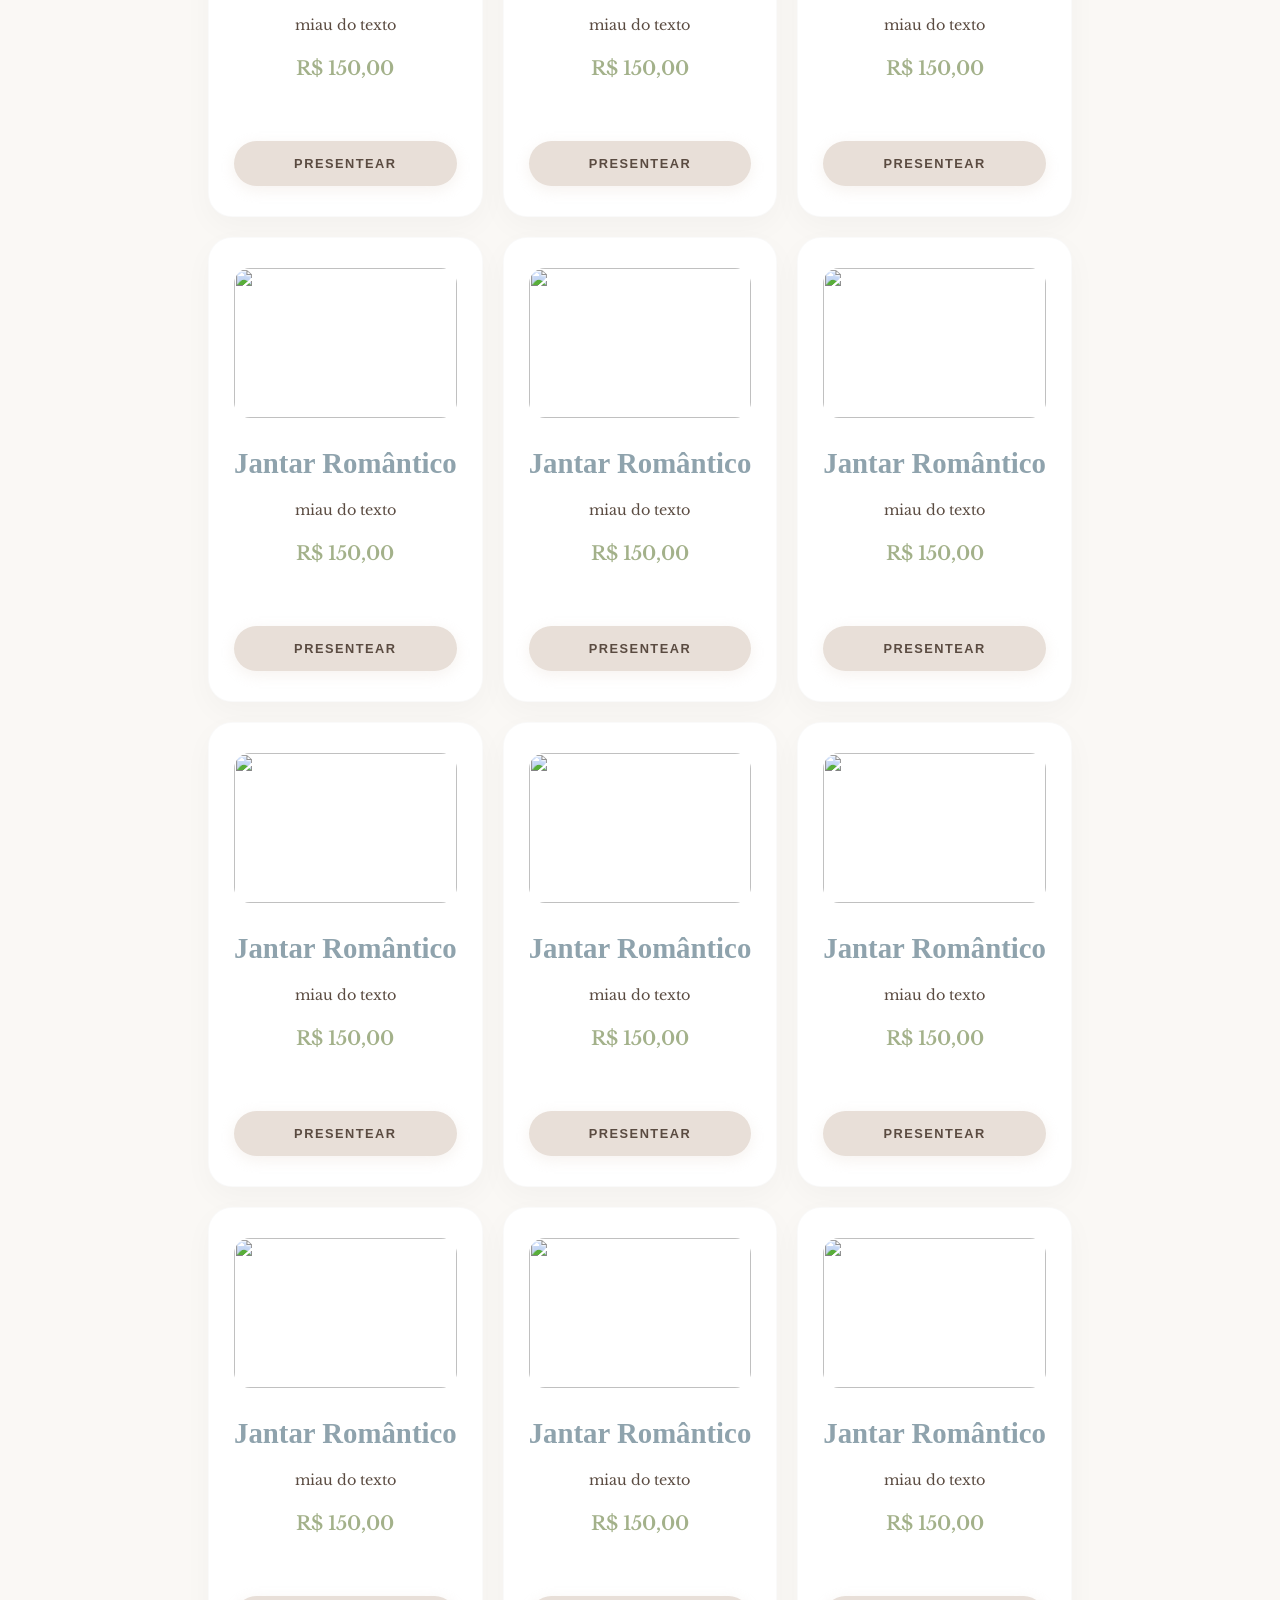
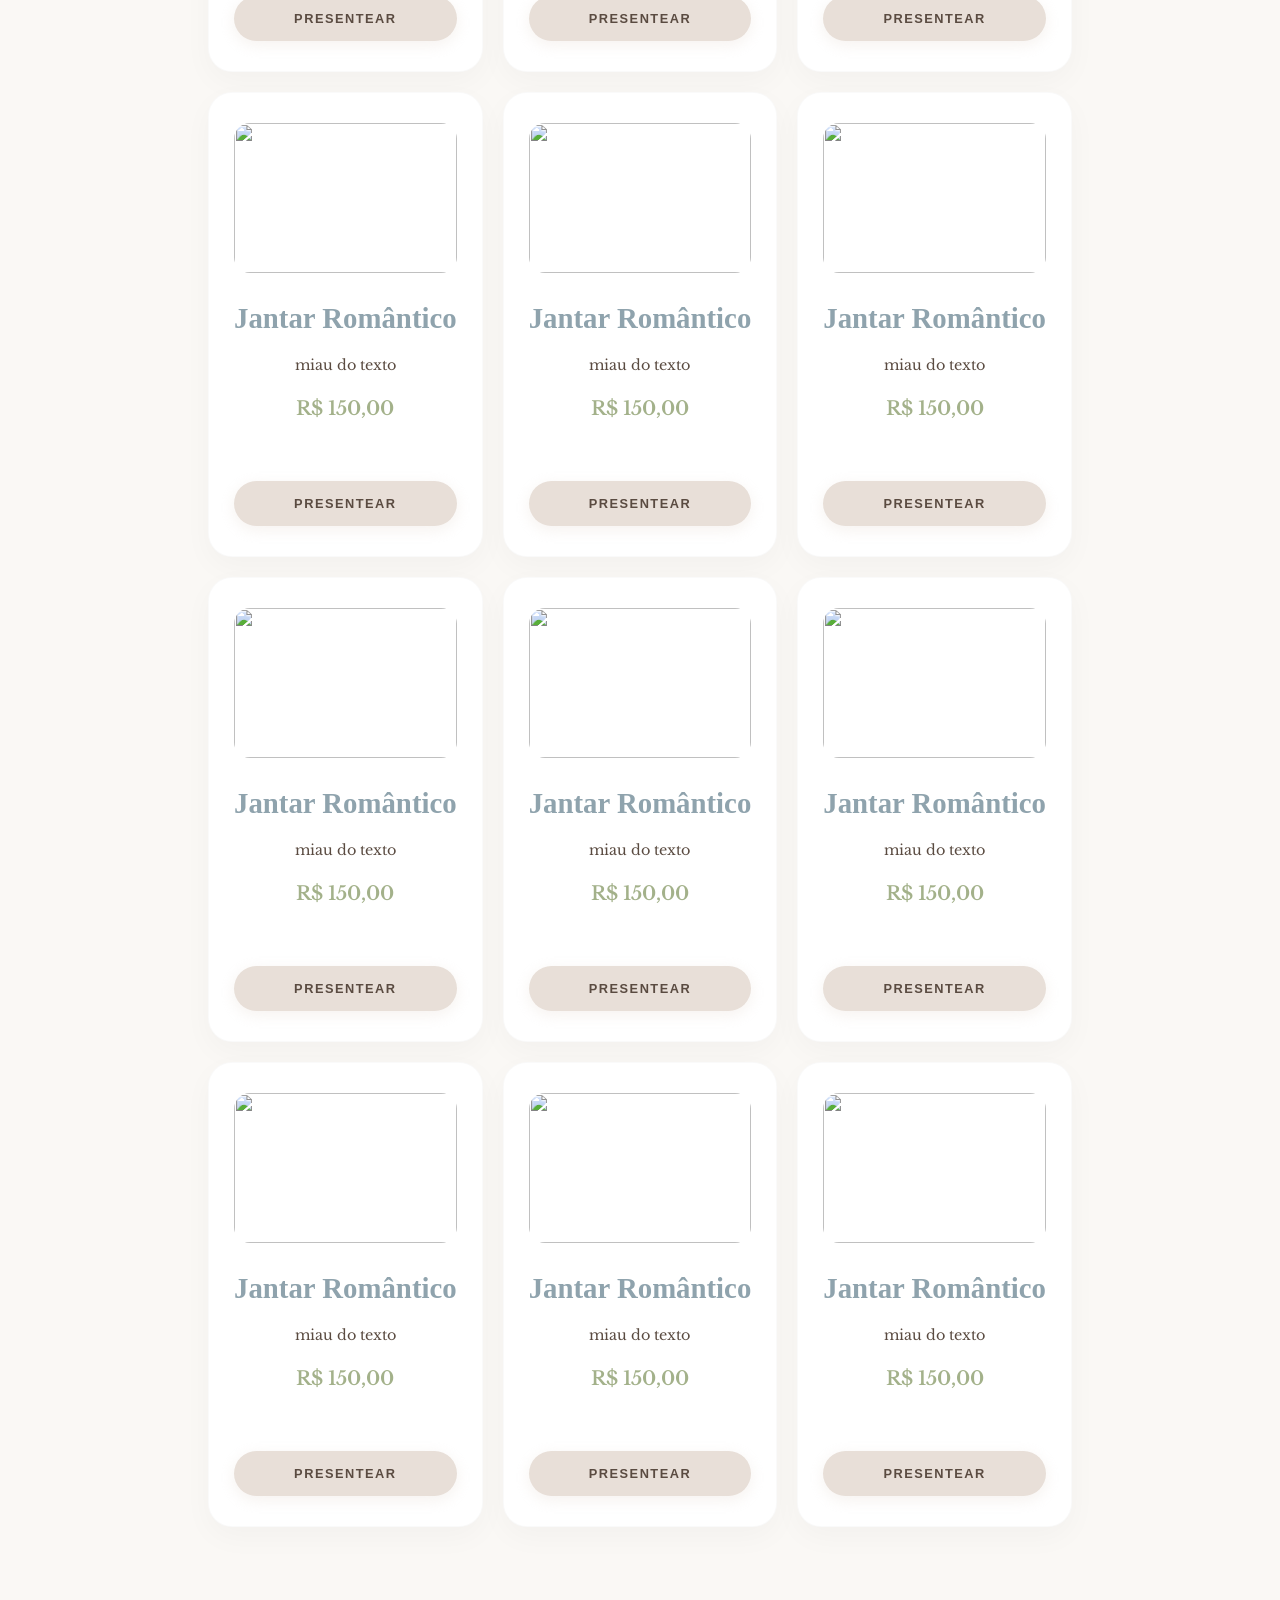
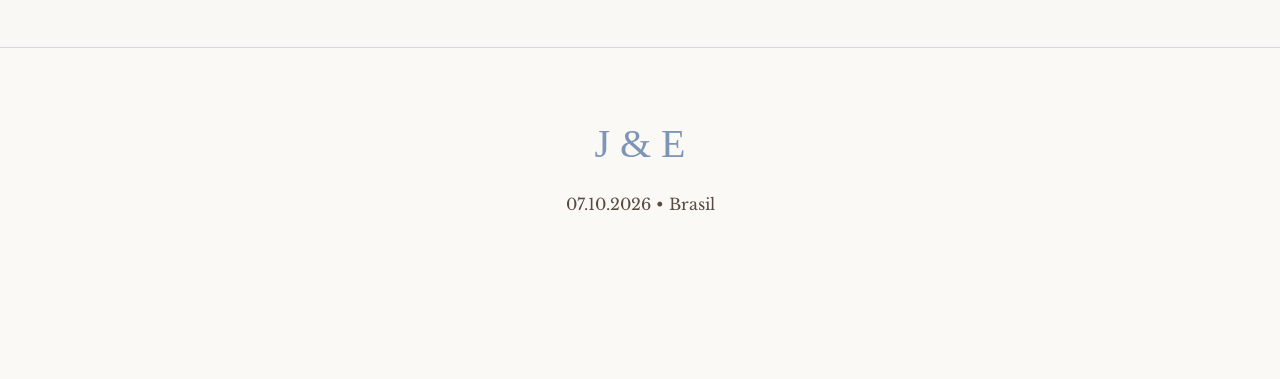
==== commit 8c42e7a4: "Update index.html" ====
--- a/index.html
+++ b/index.html
@@ -206,8 +206,6 @@
         </div>
     </div>
 </div>
-    
-    <p class="pix-footer">Após o pagamento, envie-nos o comprovante para agradecermos!</p>
   </div>
 </div>
     
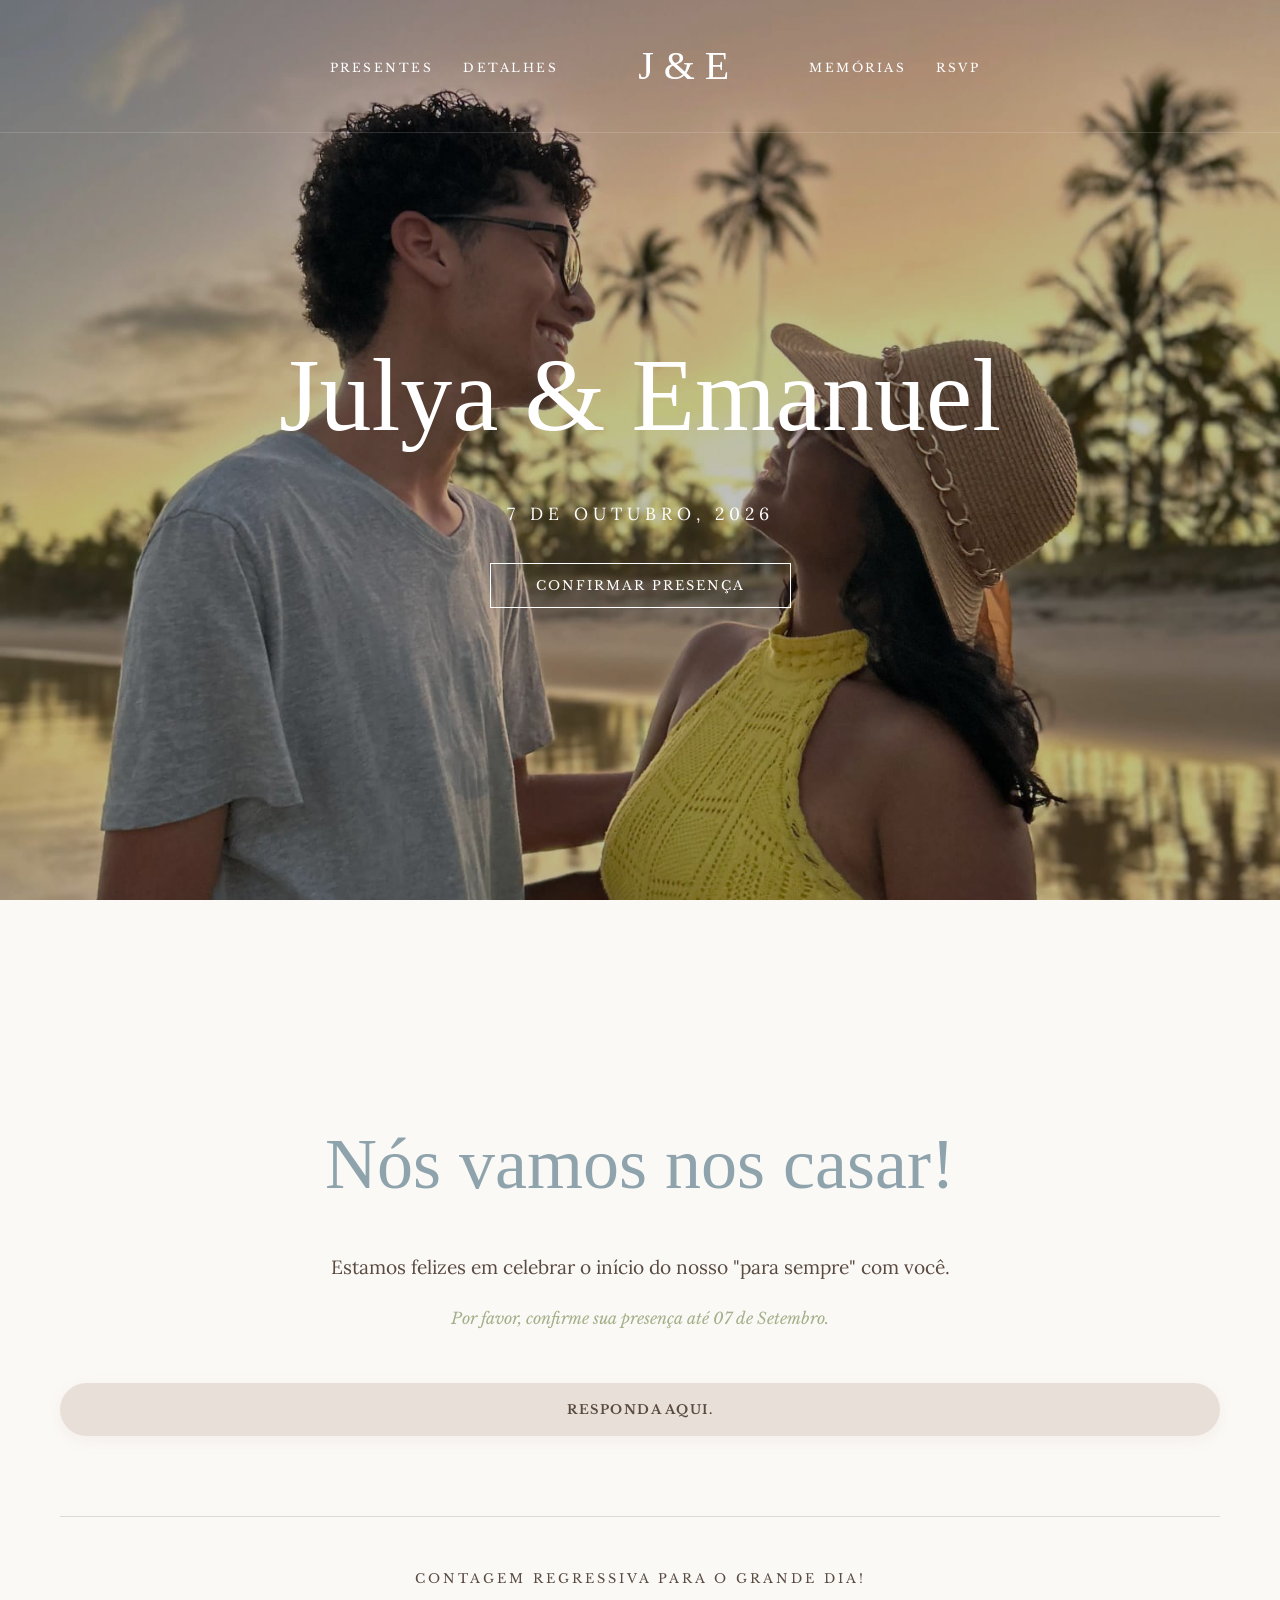
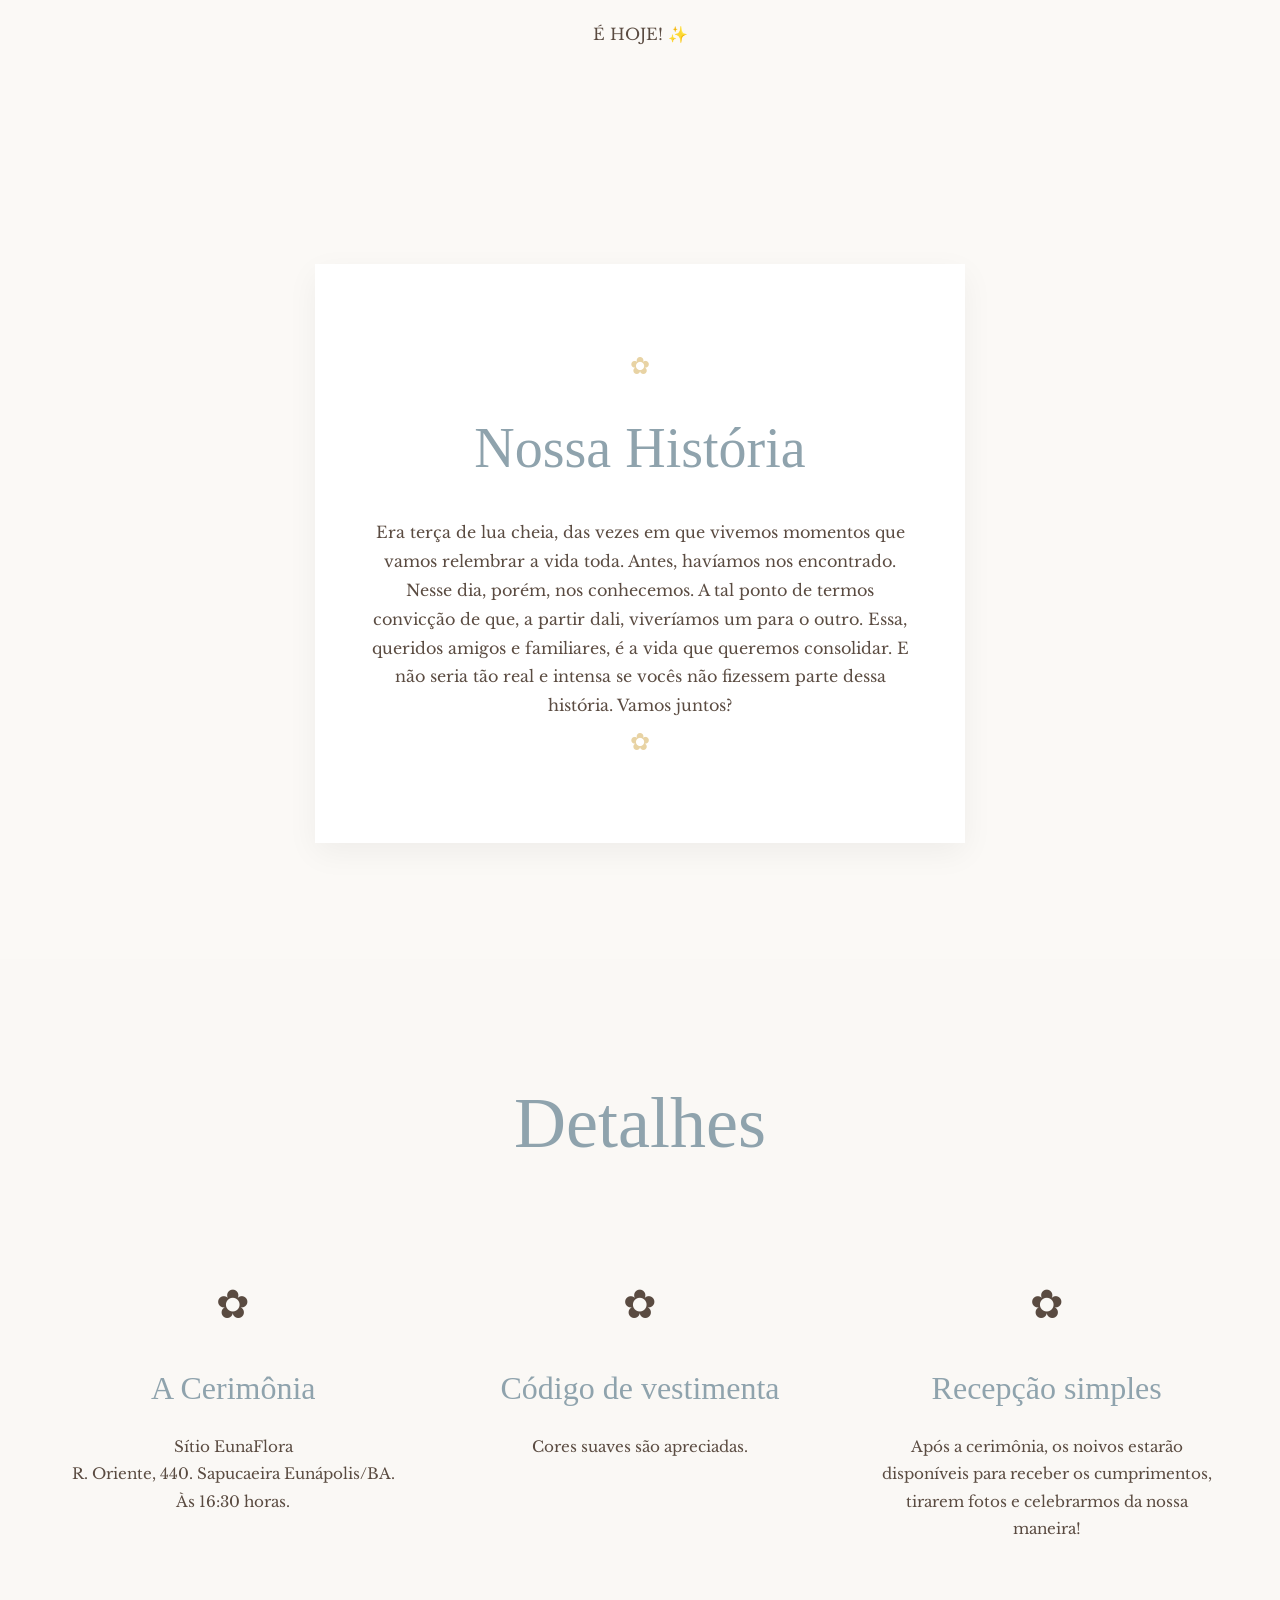
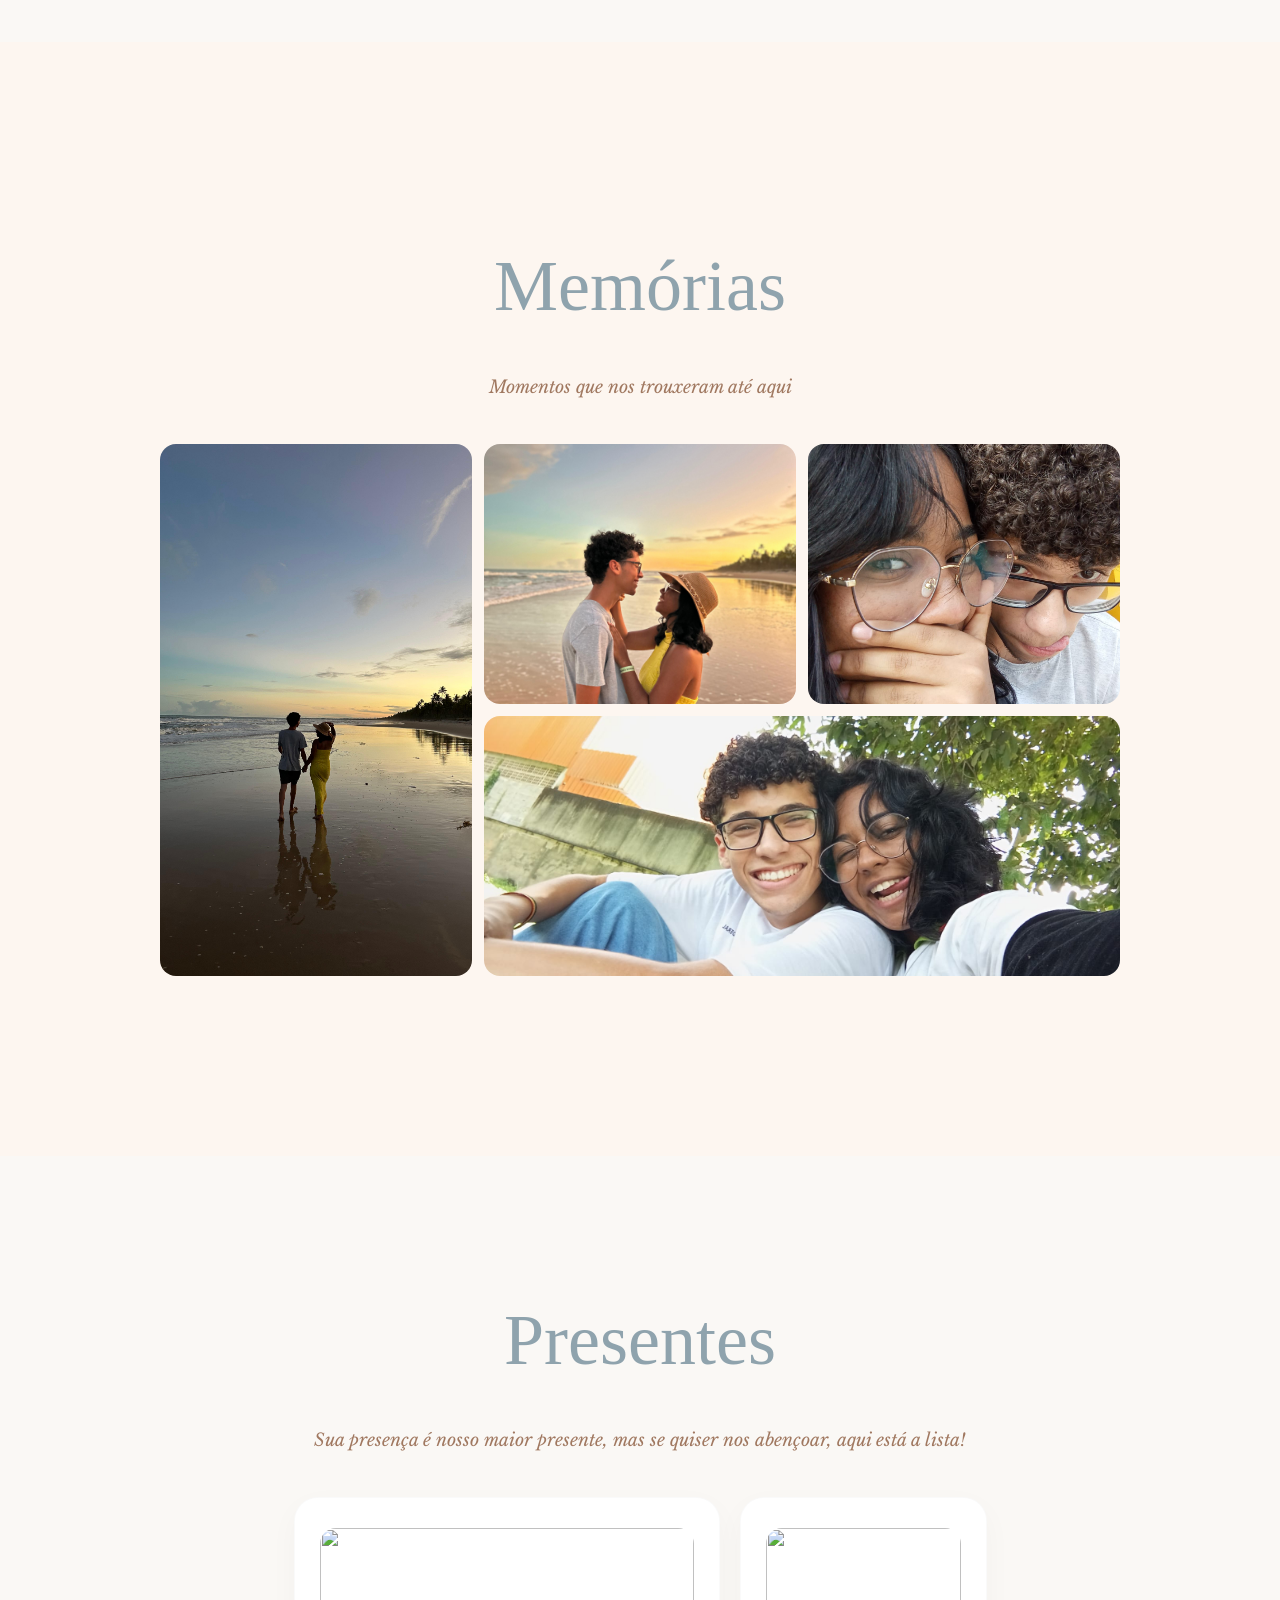
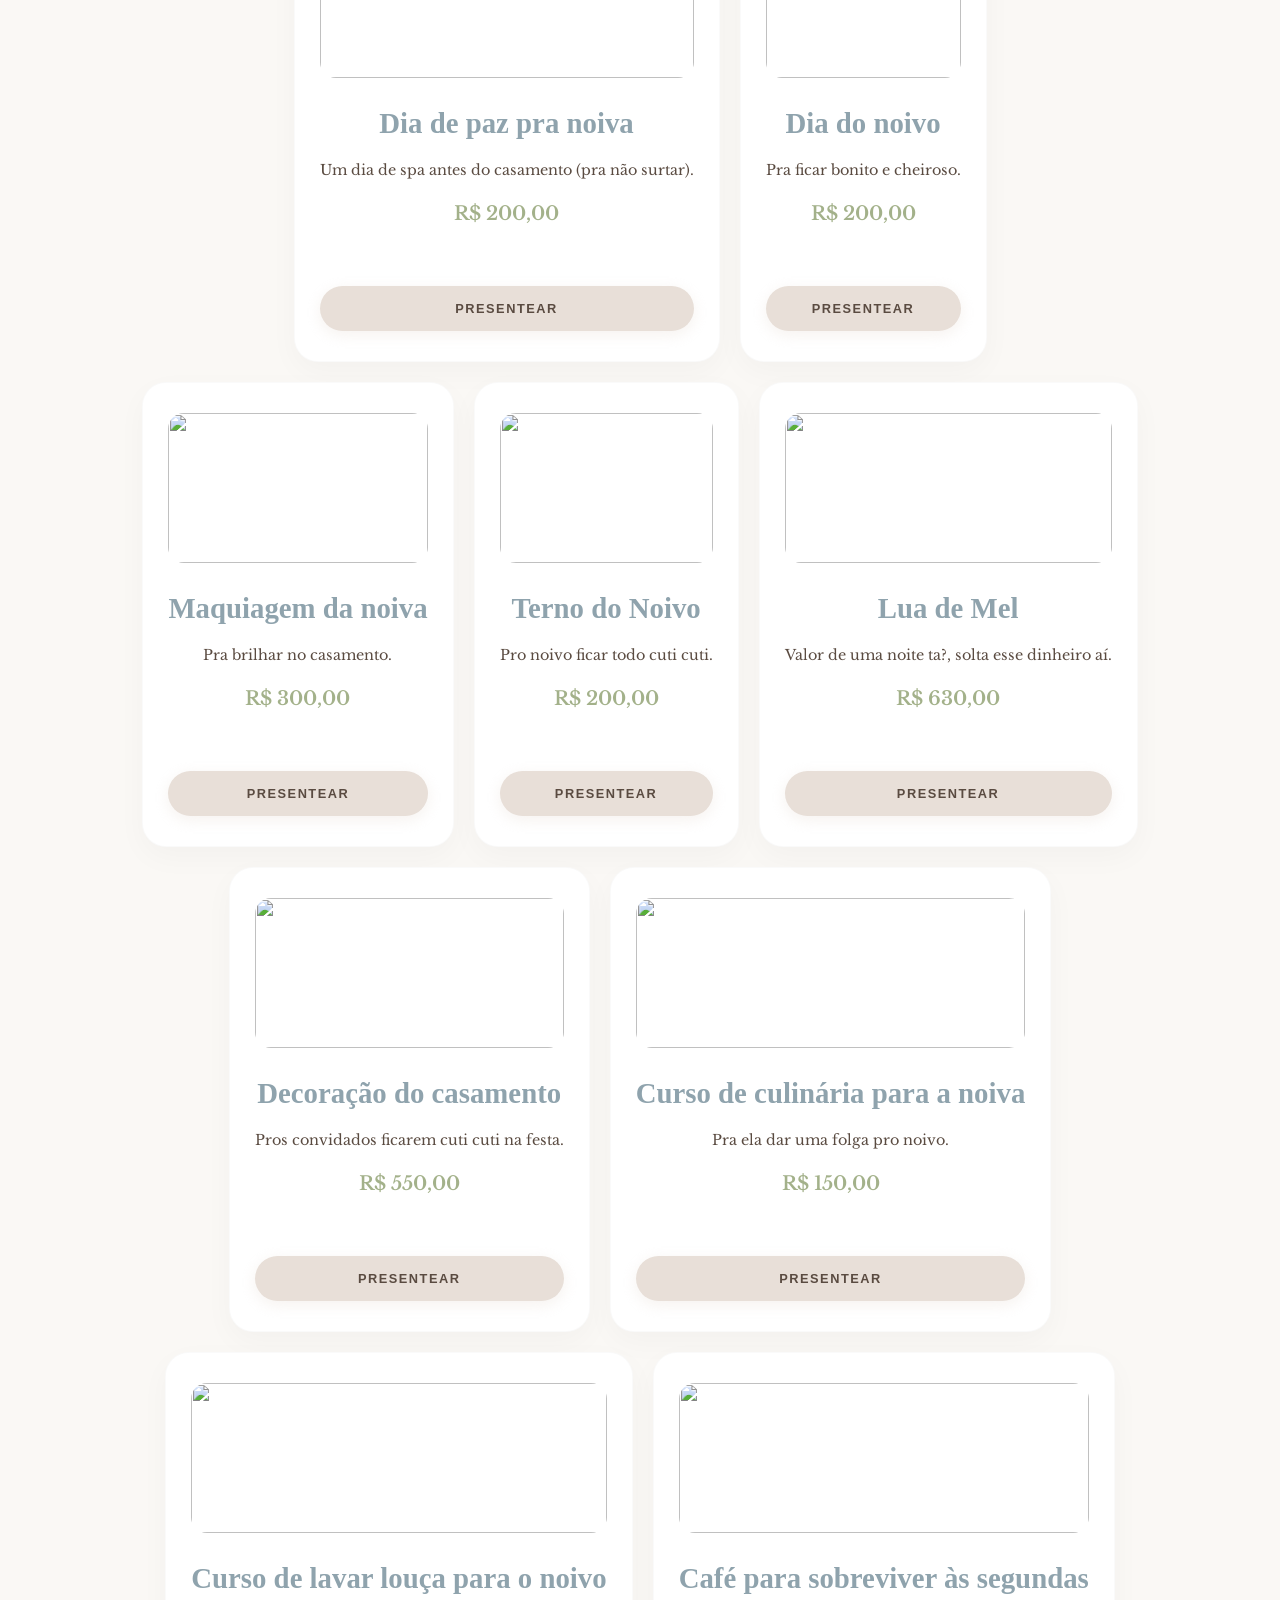
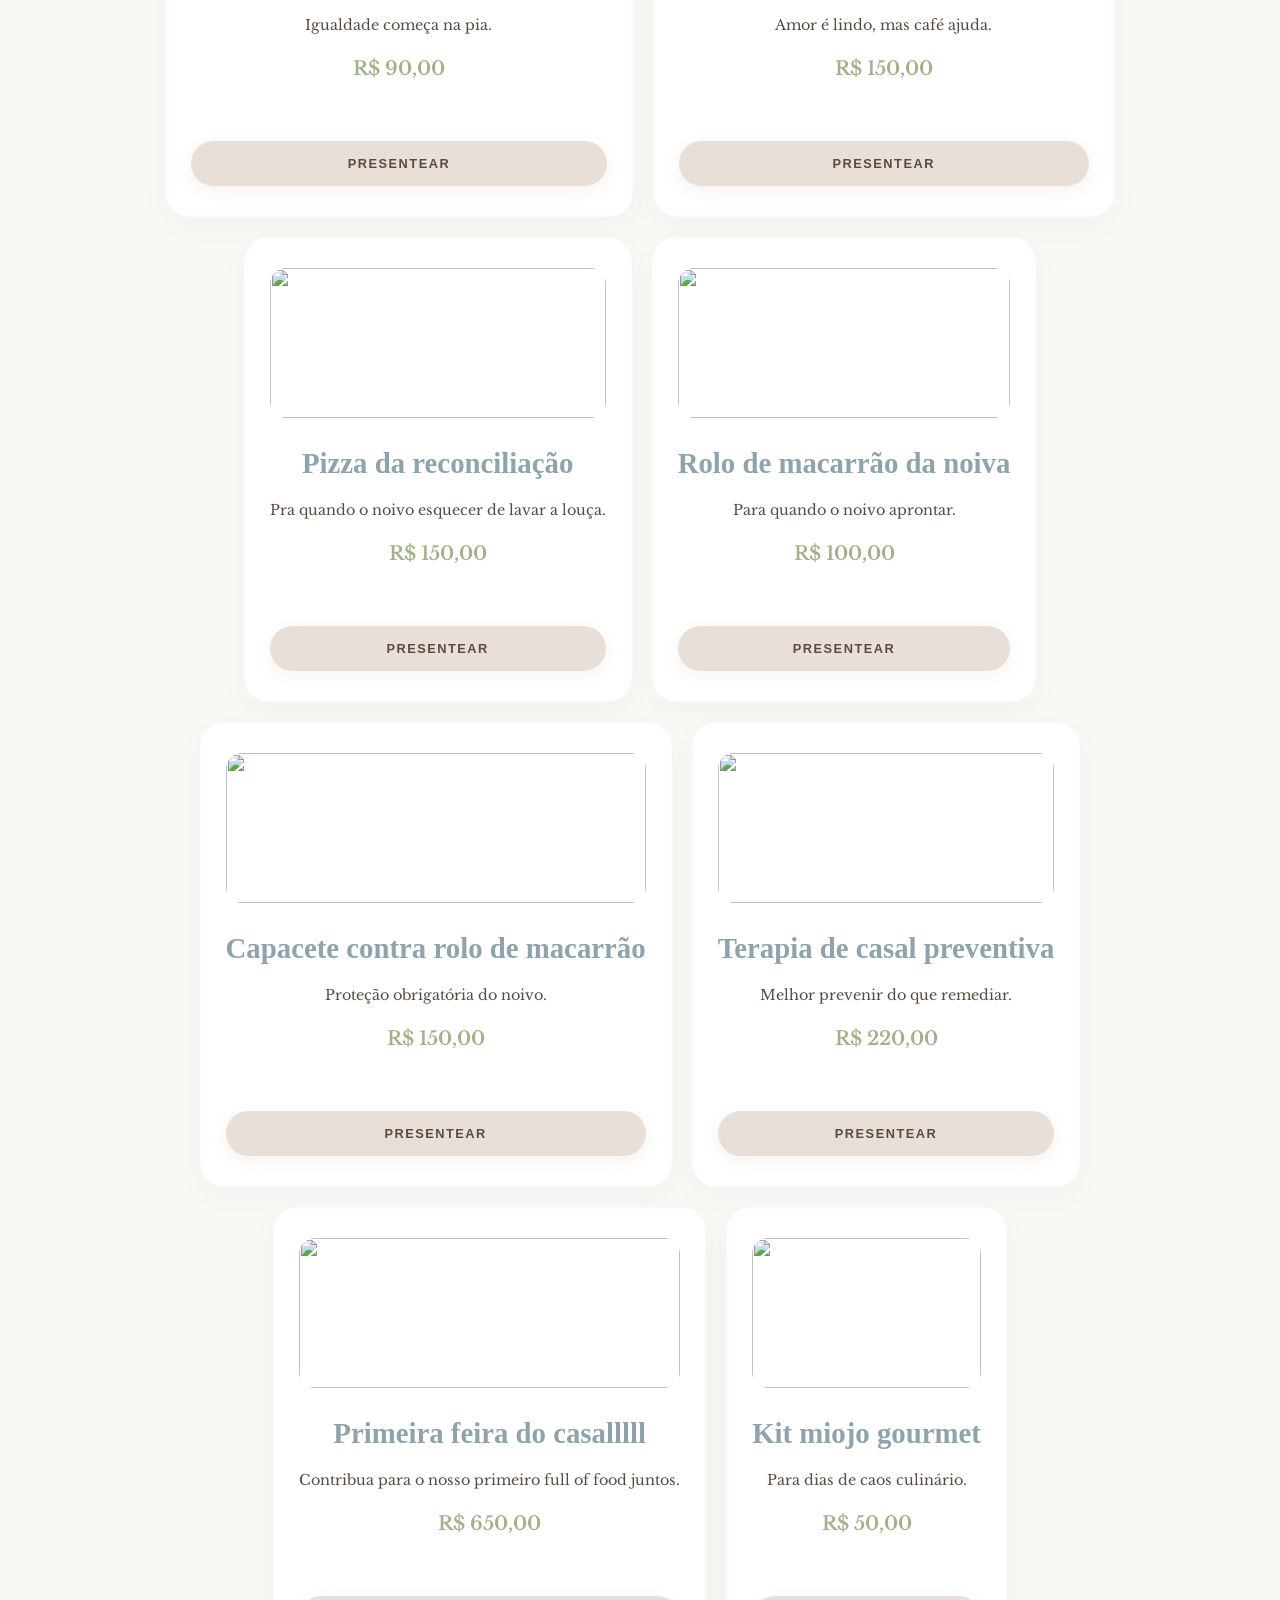
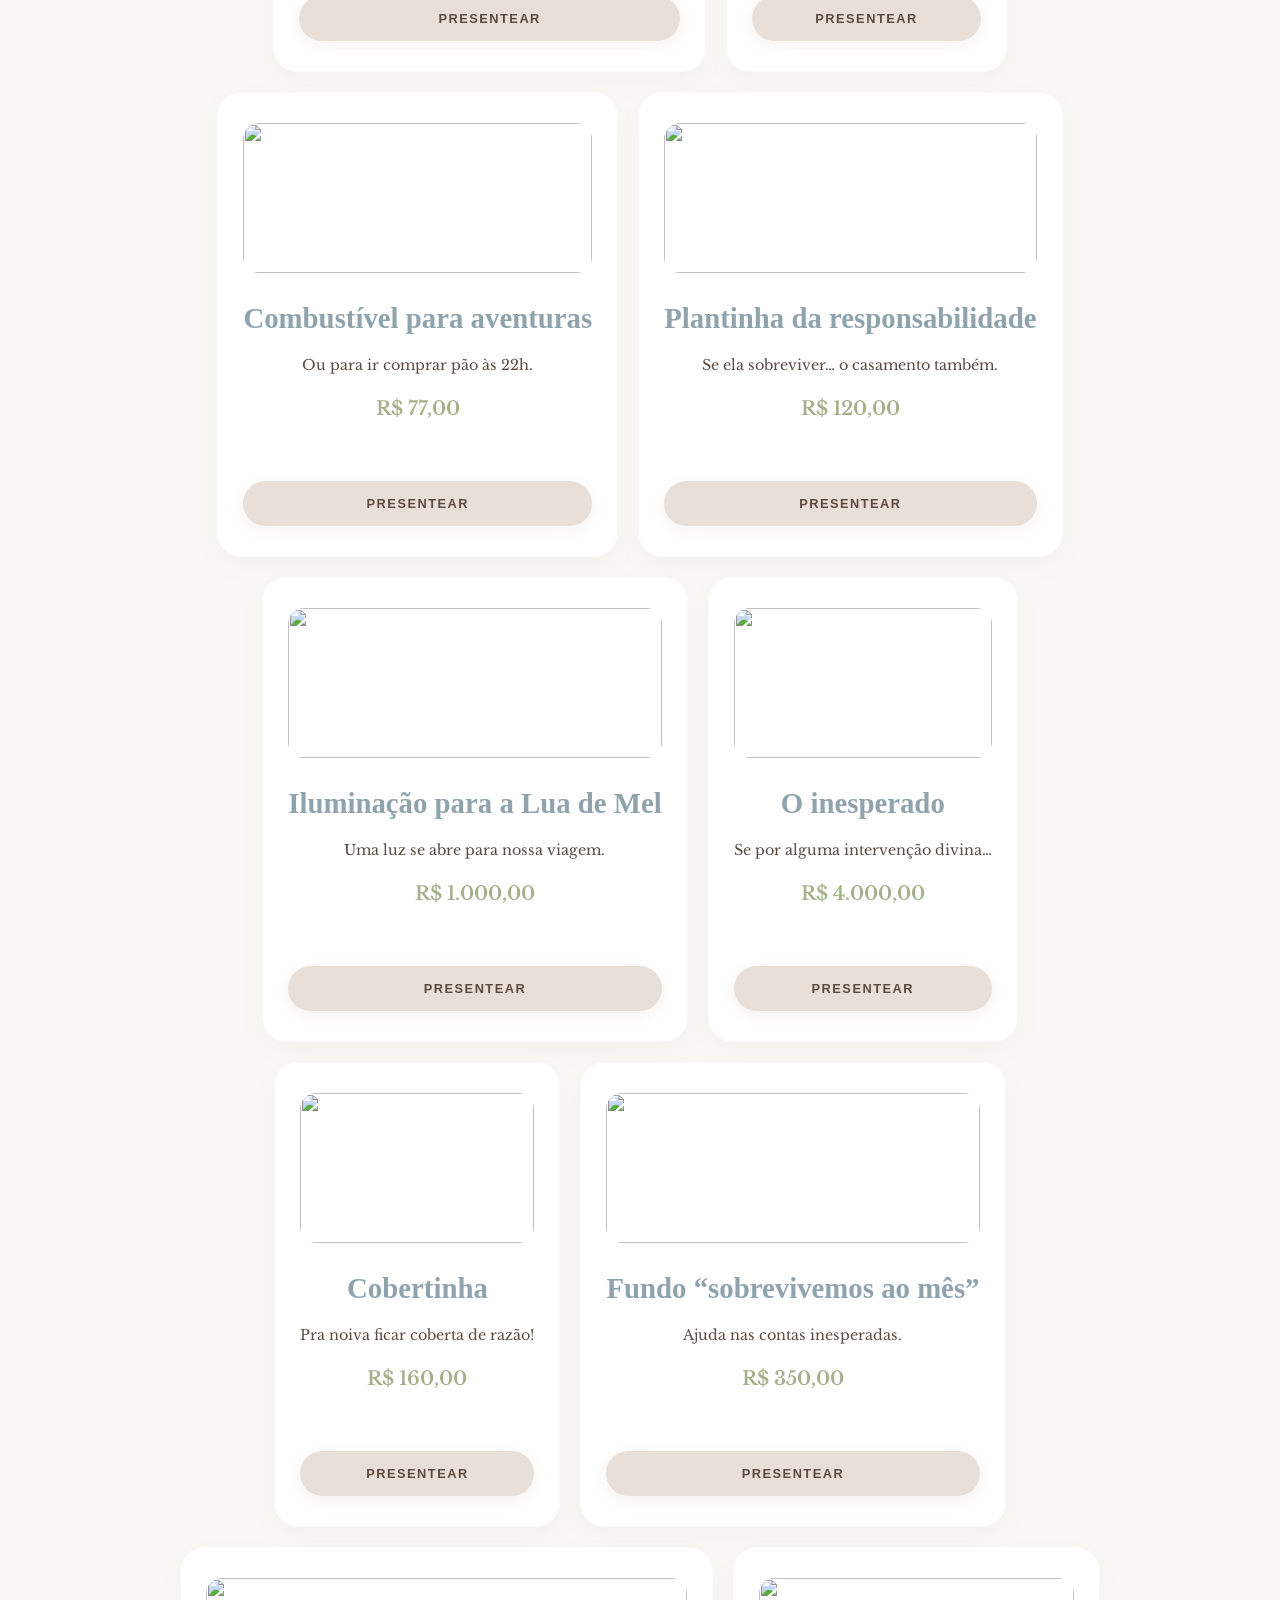
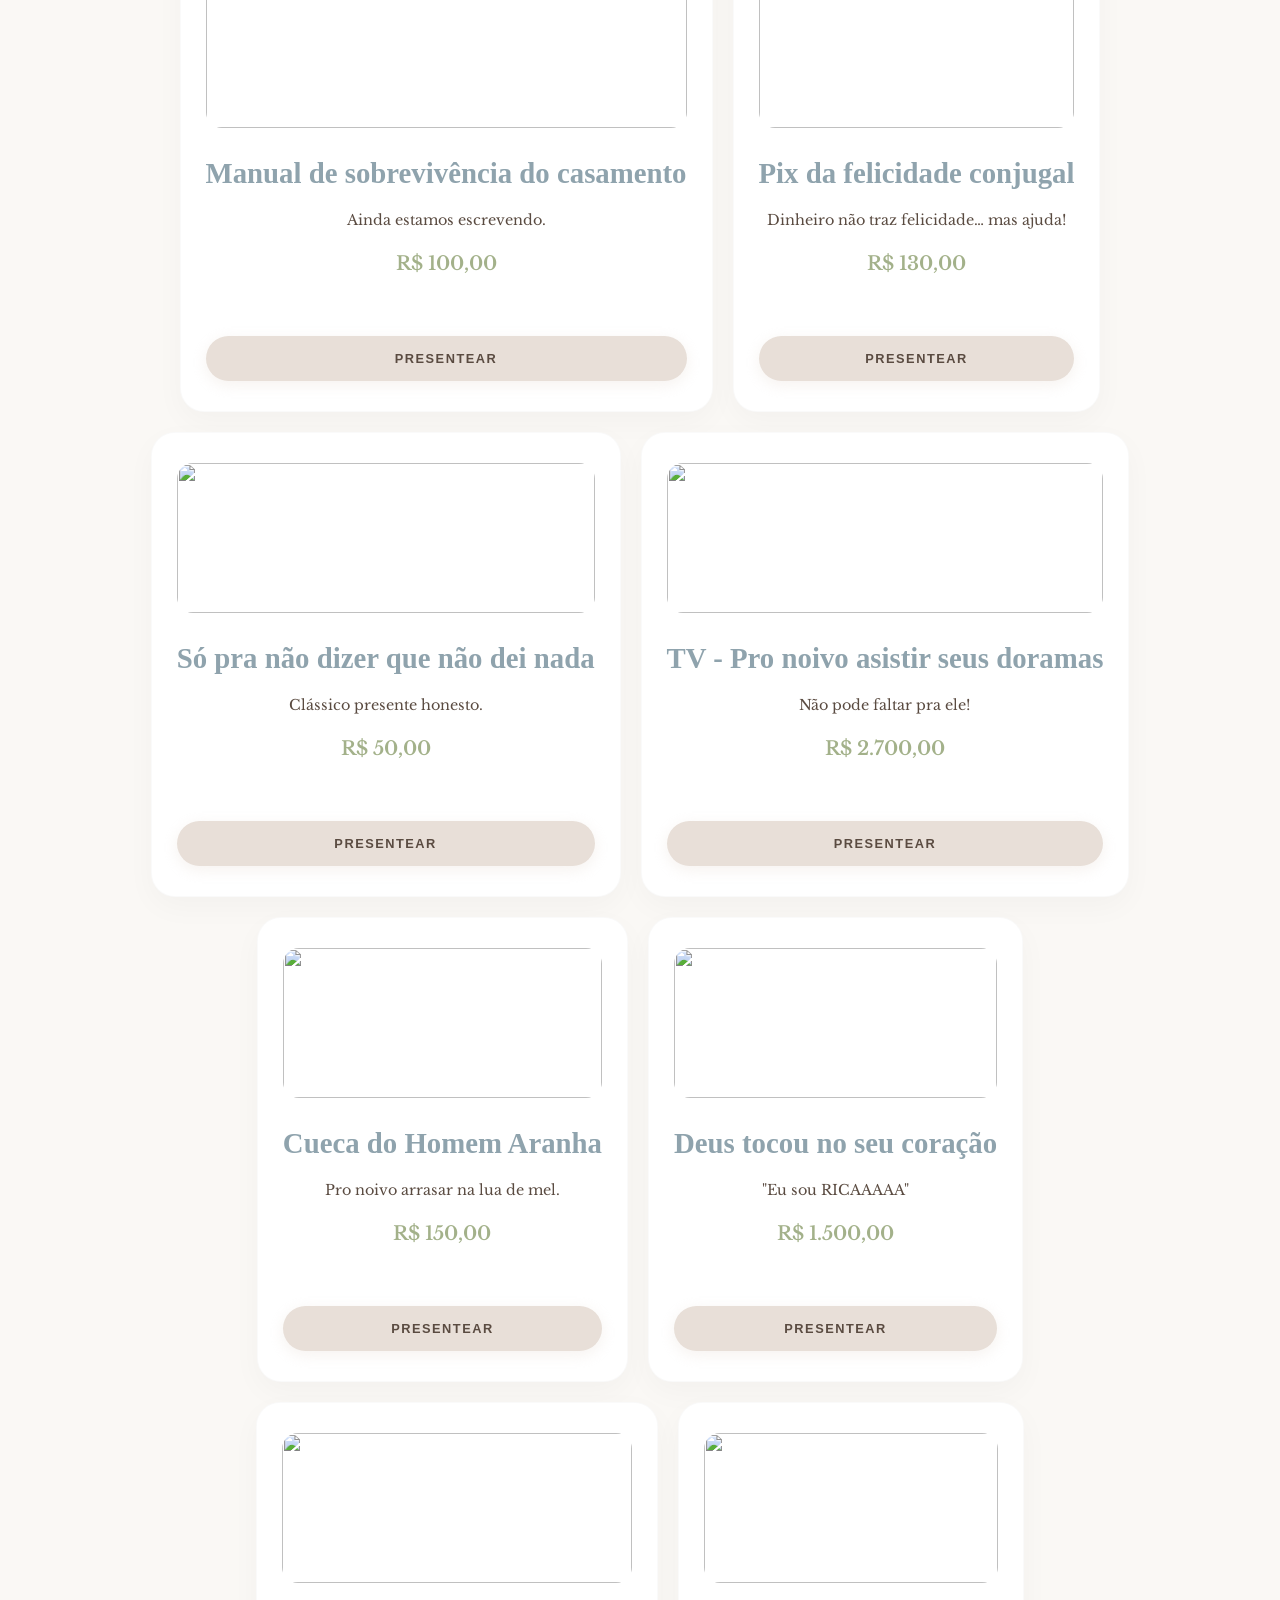
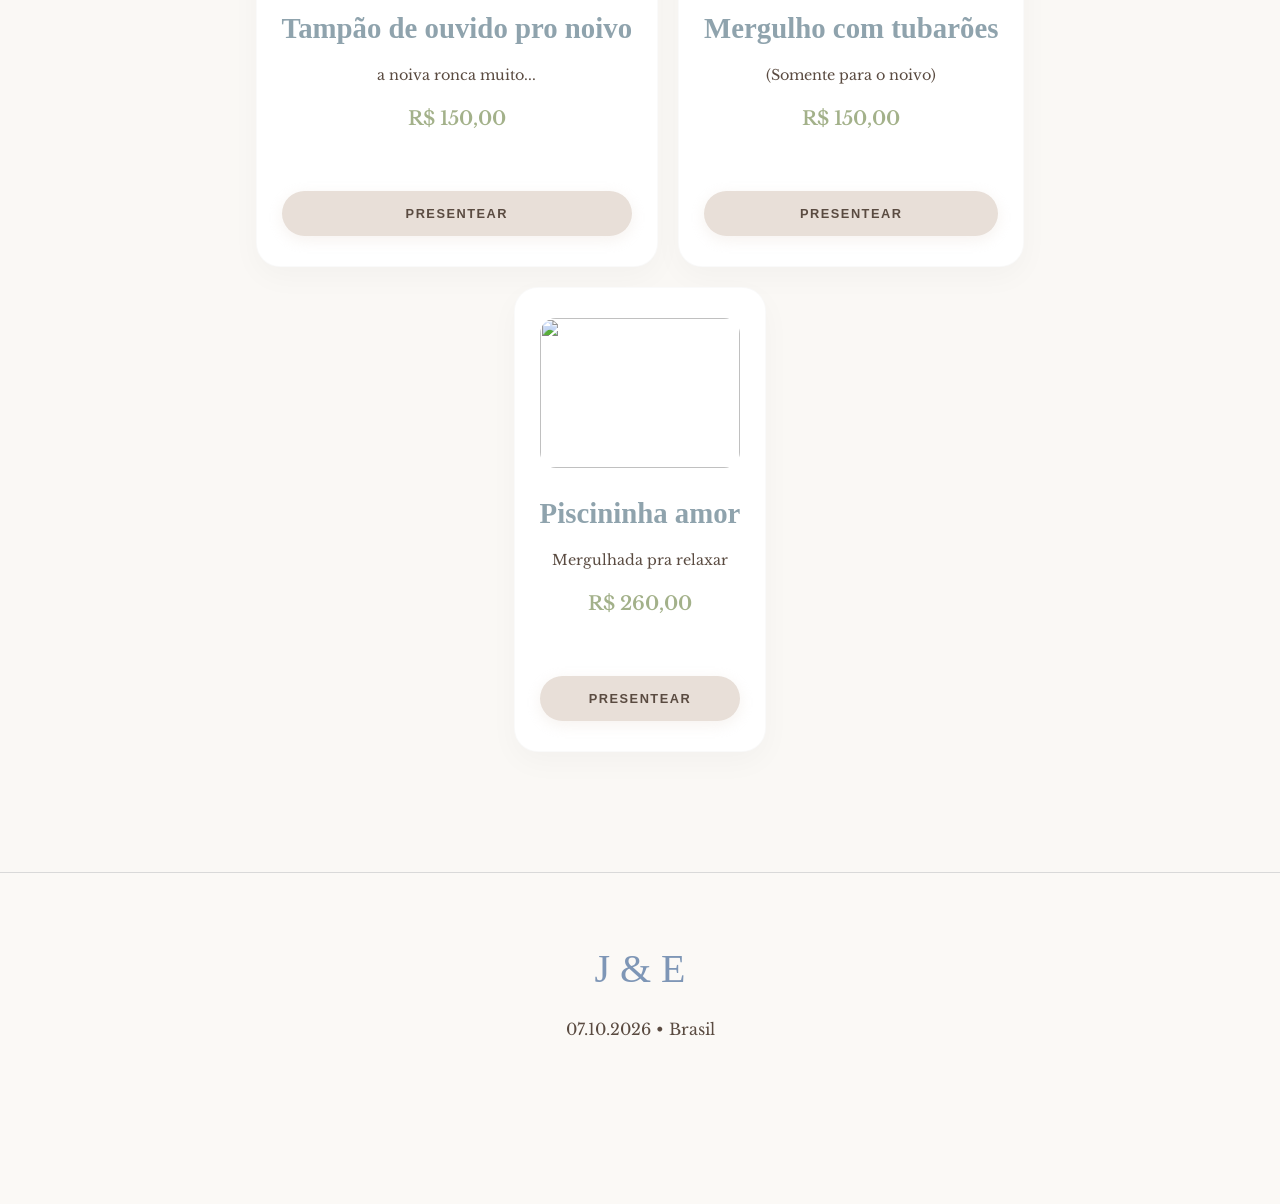
==== commit 23b86a19: "Update index.html" ====
--- a/index.html
+++ b/index.html
@@ -152,41 +152,41 @@
 
     <div class="gifts-grid" style="display: flex; flex-wrap: wrap; justify-content: center; gap: 20px;">
 
-        <div class="gift-card"><img src="foto1.jpeg" class="gift-image"><h3>Jantar Romântico</h3><p>miau do texto</p><span class="gift-price">R$ 150,00</span><button class="btn-solid" onclick="abrirPix('Jantar Romântico', '150,00', '73982071407')">Presentear</button></div>
-        <div class="gift-card"><img src="foto2.jpeg" class="gift-image"><h3>Jantar Romântico</h3><p>miau do texto</p><span class="gift-price">R$ 150,00</span><button class="btn-solid" onclick="abrirPix('Jantar Romântico', '150,00', '73982071407')">Presentear</button></div>
-        <div class="gift-card"><img src="foto3.jpeg" class="gift-image"><h3>Jantar Romântico</h3><p>miau do texto</p><span class="gift-price">R$ 150,00</span><button class="btn-solid" onclick="abrirPix('Jantar Romântico', '150,00', '73982071407')">Presentear</button></div>
-        <div class="gift-card"><img src="foto4.jpeg" class="gift-image"><h3>Jantar Romântico</h3><p>miau do texto</p><span class="gift-price">R$ 150,00</span><button class="btn-solid" onclick="abrirPix('Jantar Romântico', '150,00', '73982071407')">Presentear</button></div>
-        <div class="gift-card"><img src="foto5.jpeg" class="gift-image"><h3>Jantar Romântico</h3><p>miau do texto</p><span class="gift-price">R$ 150,00</span><button class="btn-solid" onclick="abrirPix('Jantar Romântico', '150,00', '73982071407')">Presentear</button></div>
-
-        <div class="gift-card"><img src="foto6.jpeg" class="gift-image"><h3>Jantar Romântico</h3><p>miau do texto</p><span class="gift-price">R$ 150,00</span><button class="btn-solid" onclick="abrirPix('Jantar Romântico', '150,00', '73982071407')">Presentear</button></div>
-        <div class="gift-card"><img src="foto7.jpeg" class="gift-image"><h3>Jantar Romântico</h3><p>miau do texto</p><span class="gift-price">R$ 150,00</span><button class="btn-solid" onclick="abrirPix('Jantar Romântico', '150,00', '73982071407')">Presentear</button></div>
-        <div class="gift-card"><img src="foto8.jpeg" class="gift-image"><h3>Jantar Romântico</h3><p>miau do texto</p><span class="gift-price">R$ 150,00</span><button class="btn-solid" onclick="abrirPix('Jantar Romântico', '150,00', '73982071407')">Presentear</button></div>
-        <div class="gift-card"><img src="foto9.jpeg" class="gift-image"><h3>Jantar Romântico</h3><p>miau do texto</p><span class="gift-price">R$ 150,00</span><button class="btn-solid" onclick="abrirPix('Jantar Romântico', '150,00', '73982071407')">Presentear</button></div>
-        <div class="gift-card"><img src="foto10.jpeg" class="gift-image"><h3>Jantar Romântico</h3><p>miau do texto</p><span class="gift-price">R$ 150,00</span><button class="btn-solid" onclick="abrirPix('Jantar Romântico', '150,00', '73982071407')">Presentear</button></div>
-
-        <div class="gift-card"><img src="foto11.jpeg" class="gift-image"><h3>Jantar Romântico</h3><p>miau do texto</p><span class="gift-price">R$ 150,00</span><button class="btn-solid" onclick="abrirPix('Jantar Romântico', '150,00', '73982071407')">Presentear</button></div>
-        <div class="gift-card"><img src="foto12.jpeg" class="gift-image"><h3>Jantar Romântico</h3><p>miau do texto</p><span class="gift-price">R$ 150,00</span><button class="btn-solid" onclick="abrirPix('Jantar Romântico', '150,00', '73982071407')">Presentear</button></div>
-        <div class="gift-card"><img src="foto13.jpeg" class="gift-image"><h3>Jantar Romântico</h3><p>miau do texto</p><span class="gift-price">R$ 150,00</span><button class="btn-solid" onclick="abrirPix('Jantar Romântico', '150,00', '73982071407')">Presentear</button></div>
-        <div class="gift-card"><img src="foto14.jpeg" class="gift-image"><h3>Jantar Romântico</h3><p>miau do texto</p><span class="gift-price">R$ 150,00</span><button class="btn-solid" onclick="abrirPix('Jantar Romântico', '150,00', '73982071407')">Presentear</button></div>
-        <div class="gift-card"><img src="foto15.jpeg" class="gift-image"><h3>Jantar Romântico</h3><p>miau do texto</p><span class="gift-price">R$ 150,00</span><button class="btn-solid" onclick="abrirPix('Jantar Romântico', '150,00', '73982071407')">Presentear</button></div>
-
-        <div class="gift-card"><img src="foto16.jpeg" class="gift-image"><h3>Jantar Romântico</h3><p>miau do texto</p><span class="gift-price">R$ 150,00</span><button class="btn-solid" onclick="abrirPix('Jantar Romântico', '150,00', '73982071407')">Presentear</button></div>
-        <div class="gift-card"><img src="foto17.jpeg" class="gift-image"><h3>Jantar Romântico</h3><p>miau do texto</p><span class="gift-price">R$ 150,00</span><button class="btn-solid" onclick="abrirPix('Jantar Romântico', '150,00', '73982071407')">Presentear</button></div>
-        <div class="gift-card"><img src="foto18.jpeg" class="gift-image"><h3>Jantar Romântico</h3><p>miau do texto</p><span class="gift-price">R$ 150,00</span><button class="btn-solid" onclick="abrirPix('Jantar Romântico', '150,00', '73982071407')">Presentear</button></div>
-        <div class="gift-card"><img src="foto19.jpeg" class="gift-image"><h3>Jantar Romântico</h3><p>miau do texto</p><span class="gift-price">R$ 150,00</span><button class="btn-solid" onclick="abrirPix('Jantar Romântico', '150,00', '73982071407')">Presentear</button></div>
-        <div class="gift-card"><img src="foto20.jpeg" class="gift-image"><h3>Jantar Romântico</h3><p>miau do texto</p><span class="gift-price">R$ 150,00</span><button class="btn-solid" onclick="abrirPix('Jantar Romântico', '150,00', '73982071407')">Presentear</button></div>
-
-        <div class="gift-card"><img src="foto21.jpeg" class="gift-image"><h3>Jantar Romântico</h3><p>miau do texto</p><span class="gift-price">R$ 150,00</span><button class="btn-solid" onclick="abrirPix('Jantar Romântico', '150,00', '73982071407')">Presentear</button></div>
-        <div class="gift-card"><img src="foto22.jpeg" class="gift-image"><h3>Jantar Romântico</h3><p>miau do texto</p><span class="gift-price">R$ 150,00</span><button class="btn-solid" onclick="abrirPix('Jantar Romântico', '150,00', '73982071407')">Presentear</button></div>
-        <div class="gift-card"><img src="foto23.jpeg" class="gift-image"><h3>Jantar Romântico</h3><p>miau do texto</p><span class="gift-price">R$ 150,00</span><button class="btn-solid" onclick="abrirPix('Jantar Romântico', '150,00', '73982071407')">Presentear</button></div>
-        <div class="gift-card"><img src="foto24.jpeg" class="gift-image"><h3>Jantar Romântico</h3><p>miau do texto</p><span class="gift-price">R$ 150,00</span><button class="btn-solid" onclick="abrirPix('Jantar Romântico', '150,00', '73982071407')">Presentear</button></div>
-        <div class="gift-card"><img src="foto25.jpeg" class="gift-image"><h3>Jantar Romântico</h3><p>miau do texto</p><span class="gift-price">R$ 150,00</span><button class="btn-solid" onclick="abrirPix('Jantar Romântico', '150,00', '73982071407')">Presentear</button></div>
-
-        <div class="gift-card"><img src="foto26.jpeg" class="gift-image"><h3>Jantar Romântico</h3><p>miau do texto</p><span class="gift-price">R$ 150,00</span><button class="btn-solid" onclick="abrirPix('Jantar Romântico', '150,00', '73982071407')">Presentear</button></div>
-        <div class="gift-card"><img src="foto27.jpeg" class="gift-image"><h3>Jantar Romântico</h3><p>miau do texto</p><span class="gift-price">R$ 150,00</span><button class="btn-solid" onclick="abrirPix('Jantar Romântico', '150,00', '73982071407')">Presentear</button></div>
-        <div class="gift-card"><img src="foto28.jpeg" class="gift-image"><h3>Jantar Romântico</h3><p>miau do texto</p><span class="gift-price">R$ 150,00</span><button class="btn-solid" onclick="abrirPix('Jantar Romântico', '150,00', '73982071407')">Presentear</button></div>
-        <div class="gift-card"><img src="foto29.jpeg" class="gift-image"><h3>Jantar Romântico</h3><p>miau do texto</p><span class="gift-price">R$ 150,00</span><button class="btn-solid" onclick="abrirPix('Jantar Romântico', '150,00', '73982071407')">Presentear</button></div>
-        <div class="gift-card"><img src="foto30.jpeg" class="gift-image"><h3>Jantar Romântico</h3><p>miau do texto</p><span class="gift-price">R$ 150,00</span><button class="btn-solid" onclick="abrirPix('Jantar Romântico', '150,00', '73982071407')">Presentear</button></div>
+        <div class="gift-card"><img src="foto12.jpeg" class="gift-image"><h3>Dia de paz pra noiva</h3><p>Um dia de spa antes do casamento (pra não surtar).</p><span class="gift-price">R$ 200,00</span><button class="btn-solid" onclick="abrirPix('Jantar Romântico', '150,00', '73982071407')">Presentear</button></div>
+        <div class="gift-card"><img src="foto23.jpeg" class="gift-image"><h3>Dia do noivo</h3><p>Pra ficar bonito e cheiroso.</p><span class="gift-price">R$ 200,00</span><button class="btn-solid" onclick="abrirPix('Jantar Romântico', '150,00', '73982071407')">Presentear</button></div>
+        <div class="gift-card"><img src="foto34.jpeg" class="gift-image"><h3>Maquiagem da noiva</h3><p>Pra brilhar no casamento.</p><span class="gift-price">R$ 300,00</span><button class="btn-solid" onclick="abrirPix('Jantar Romântico', '150,00', '73982071407')">Presentear</button></div>
+        <div class="gift-card"><img src="foto45.jpeg" class="gift-image"><h3>Terno do Noivo</h3><p>Pro noivo ficar todo cuti cuti.</p><span class="gift-price">R$ 200,00</span><button class="btn-solid" onclick="abrirPix('Jantar Romântico', '150,00', '73982071407')">Presentear</button></div>
+        <div class="gift-card"><img src="foto5.jpeg" class="gift-image"><h3>Lua de Mel</h3><p>Valor de uma noite ta?, solta esse dinheiro aí.</p><span class="gift-price">R$ 630,00</span><button class="btn-solid" onclick="abrirPix('Jantar Romântico', '150,00', '73982071407')">Presentear</button></div>
+
+        <div class="gift-card"><img src="foto6.jpeg" class="gift-image"><h3>Decoração do casamento</h3><p>Pros convidados ficarem cuti cuti na festa.</p><span class="gift-price">R$ 550,00</span><button class="btn-solid" onclick="abrirPix('Jantar Romântico', '150,00', '73982071407')">Presentear</button></div>
+        <div class="gift-card"><img src="foto7.jpeg" class="gift-image"><h3>Curso de culinária para a noiva</h3><p>Pra ela dar uma folga pro noivo.</p><span class="gift-price">R$ 150,00</span><button class="btn-solid" onclick="abrirPix('Jantar Romântico', '150,00', '73982071407')">Presentear</button></div>
+        <div class="gift-card"><img src="foto8.jpeg" class="gift-image"><h3>Curso de lavar louça para o noivo</h3><p>Igualdade começa na pia.</p><span class="gift-price">R$ 90,00</span><button class="btn-solid" onclick="abrirPix('Jantar Romântico', '150,00', '73982071407')">Presentear</button></div>
+        <div class="gift-card"><img src="foto9.jpeg" class="gift-image"><h3>Café para sobreviver às segundas</h3><p>Amor é lindo, mas café ajuda.</p><span class="gift-price">R$ 150,00</span><button class="btn-solid" onclick="abrirPix('Jantar Romântico', '150,00', '73982071407')">Presentear</button></div>
+        <div class="gift-card"><img src="foto10.jpeg" class="gift-image"><h3>Pizza da reconciliação</h3><p>Pra quando o noivo esquecer de lavar a louça.</p><span class="gift-price">R$ 150,00</span><button class="btn-solid" onclick="abrirPix('Jantar Romântico', '150,00', '73982071407')">Presentear</button></div>
+
+        <div class="gift-card"><img src="foto11.jpeg" class="gift-image"><h3>Rolo de macarrão da noiva</h3><p>Para quando o noivo aprontar.</p><span class="gift-price">R$ 100,00</span><button class="btn-solid" onclick="abrirPix('Jantar Romântico', '150,00', '73982071407')">Presentear</button></div>
+        <div class="gift-card"><img src="foto12.jpeg" class="gift-image"><h3>Capacete contra rolo de macarrão</h3><p>Proteção obrigatória do noivo.</p><span class="gift-price">R$ 150,00</span><button class="btn-solid" onclick="abrirPix('Jantar Romântico', '150,00', '73982071407')">Presentear</button></div>
+        <div class="gift-card"><img src="foto13.jpeg" class="gift-image"><h3>Terapia de casal preventiva</h3><p>Melhor prevenir do que remediar.</p><span class="gift-price">R$ 220,00</span><button class="btn-solid" onclick="abrirPix('Jantar Romântico', '150,00', '73982071407')">Presentear</button></div>
+        <div class="gift-card"><img src="foto14.jpeg" class="gift-image"><h3>Primeira feira do casalllll</h3><p>Contribua para o nosso primeiro full of food juntos.</p><span class="gift-price">R$ 650,00</span><button class="btn-solid" onclick="abrirPix('Jantar Romântico', '150,00', '73982071407')">Presentear</button></div>
+        <div class="gift-card"><img src="foto15.jpeg" class="gift-image"><h3>Kit miojo gourmet</h3><p>Para dias de caos culinário.</p><span class="gift-price">R$ 50,00</span><button class="btn-solid" onclick="abrirPix('Jantar Romântico', '150,00', '73982071407')">Presentear</button></div>
+
+        <div class="gift-card"><img src="foto16.jpeg" class="gift-image"><h3>Combustível para aventuras</h3><p>Ou para ir comprar pão às 22h.</p><span class="gift-price">R$ 77,00</span><button class="btn-solid" onclick="abrirPix('Jantar Romântico', '150,00', '73982071407')">Presentear</button></div>
+        <div class="gift-card"><img src="foto17.jpeg" class="gift-image"><h3>Plantinha da responsabilidade</h3><p>Se ela sobreviver… o casamento também.</p><span class="gift-price">R$ 120,00</span><button class="btn-solid" onclick="abrirPix('Jantar Romântico', '150,00', '73982071407')">Presentear</button></div>
+        <div class="gift-card"><img src="foto18.jpeg" class="gift-image"><h3>Iluminação para a Lua de Mel</h3><p>Uma luz se abre para nossa viagem.</p><span class="gift-price">R$ 1.000,00</span><button class="btn-solid" onclick="abrirPix('Jantar Romântico', '150,00', '73982071407')">Presentear</button></div>
+        <div class="gift-card"><img src="foto19.jpeg" class="gift-image"><h3>O inesperado</h3><p>Se por alguma intervenção divina…</p><span class="gift-price">R$ 4.000,00</span><button class="btn-solid" onclick="abrirPix('Jantar Romântico', '150,00', '73982071407')">Presentear</button></div>
+        <div class="gift-card"><img src="foto20.jpeg" class="gift-image"><h3>Cobertinha</h3><p>Pra noiva ficar coberta de razão!</p><span class="gift-price">R$ 160,00</span><button class="btn-solid" onclick="abrirPix('Jantar Romântico', '150,00', '73982071407')">Presentear</button></div>
+
+        <div class="gift-card"><img src="foto21.jpeg" class="gift-image"><h3>Fundo “sobrevivemos ao mês”</h3><p>Ajuda nas contas inesperadas.</p><span class="gift-price">R$ 350,00</span><button class="btn-solid" onclick="abrirPix('Jantar Romântico', '150,00', '73982071407')">Presentear</button></div>
+        <div class="gift-card"><img src="foto22.jpeg" class="gift-image"><h3>Manual de sobrevivência do casamento</h3><p>Ainda estamos escrevendo.</p><span class="gift-price">R$ 100,00</span><button class="btn-solid" onclick="abrirPix('Jantar Romântico', '150,00', '73982071407')">Presentear</button></div>
+        <div class="gift-card"><img src="foto23.jpeg" class="gift-image"><h3>Pix da felicidade conjugal</h3><p>Dinheiro não traz felicidade… mas ajuda!</p><span class="gift-price">R$ 130,00</span><button class="btn-solid" onclick="abrirPix('Jantar Romântico', '150,00', '73982071407')">Presentear</button></div>
+        <div class="gift-card"><img src="foto24.jpeg" class="gift-image"><h3>Só pra não dizer que não dei nada</h3><p>Clássico presente honesto.</p><span class="gift-price">R$ 50,00</span><button class="btn-solid" onclick="abrirPix('Jantar Romântico', '150,00', '73982071407')">Presentear</button></div>
+        <div class="gift-card"><img src="foto25.jpeg" class="gift-image"><h3>TV - Pro noivo asistir seus doramas</h3><p>Não pode faltar pra ele!</p><span class="gift-price">R$ 2.700,00</span><button class="btn-solid" onclick="abrirPix('Jantar Romântico', '150,00', '73982071407')">Presentear</button></div>
+
+        <div class="gift-card"><img src="foto26.jpeg" class="gift-image"><h3>Cueca do Homem Aranha</h3><p>Pro noivo arrasar na lua de mel.</p><span class="gift-price">R$ 150,00</span><button class="btn-solid" onclick="abrirPix('Jantar Romântico', '150,00', '73982071407')">Presentear</button></div>
+        <div class="gift-card"><img src="foto27.jpeg" class="gift-image"><h3>Deus tocou no seu coração</h3><p>"Eu sou RICAAAAA"</p><span class="gift-price">R$ 1.500,00</span><button class="btn-solid" onclick="abrirPix('Jantar Romântico', '150,00', '73982071407')">Presentear</button></div>
+        <div class="gift-card"><img src="foto28.jpeg" class="gift-image"><h3>Tampão de ouvido pro noivo</h3><p>a noiva ronca muito...</p><span class="gift-price">R$ 150,00</span><button class="btn-solid" onclick="abrirPix('Jantar Romântico', '150,00', '73982071407')">Presentear</button></div>
+        <div class="gift-card"><img src="foto29.jpeg" class="gift-image"><h3>Mergulho com tubarões</h3><p>(Somente para o noivo)</p><span class="gift-price">R$ 150,00</span><button class="btn-solid" onclick="abrirPix('Jantar Romântico', '150,00', '73982071407')">Presentear</button></div>
+        <div class="gift-card"><img src="foto30.jpeg" class="gift-image"><h3>Piscininha amor</h3><p>Mergulhada pra relaxar</p><span class="gift-price">R$ 260,00</span><button class="btn-solid" onclick="abrirPix('Jantar Romântico', '150,00', '73982071407')">Presentear</button></div>
 
     </div> 
 </section>
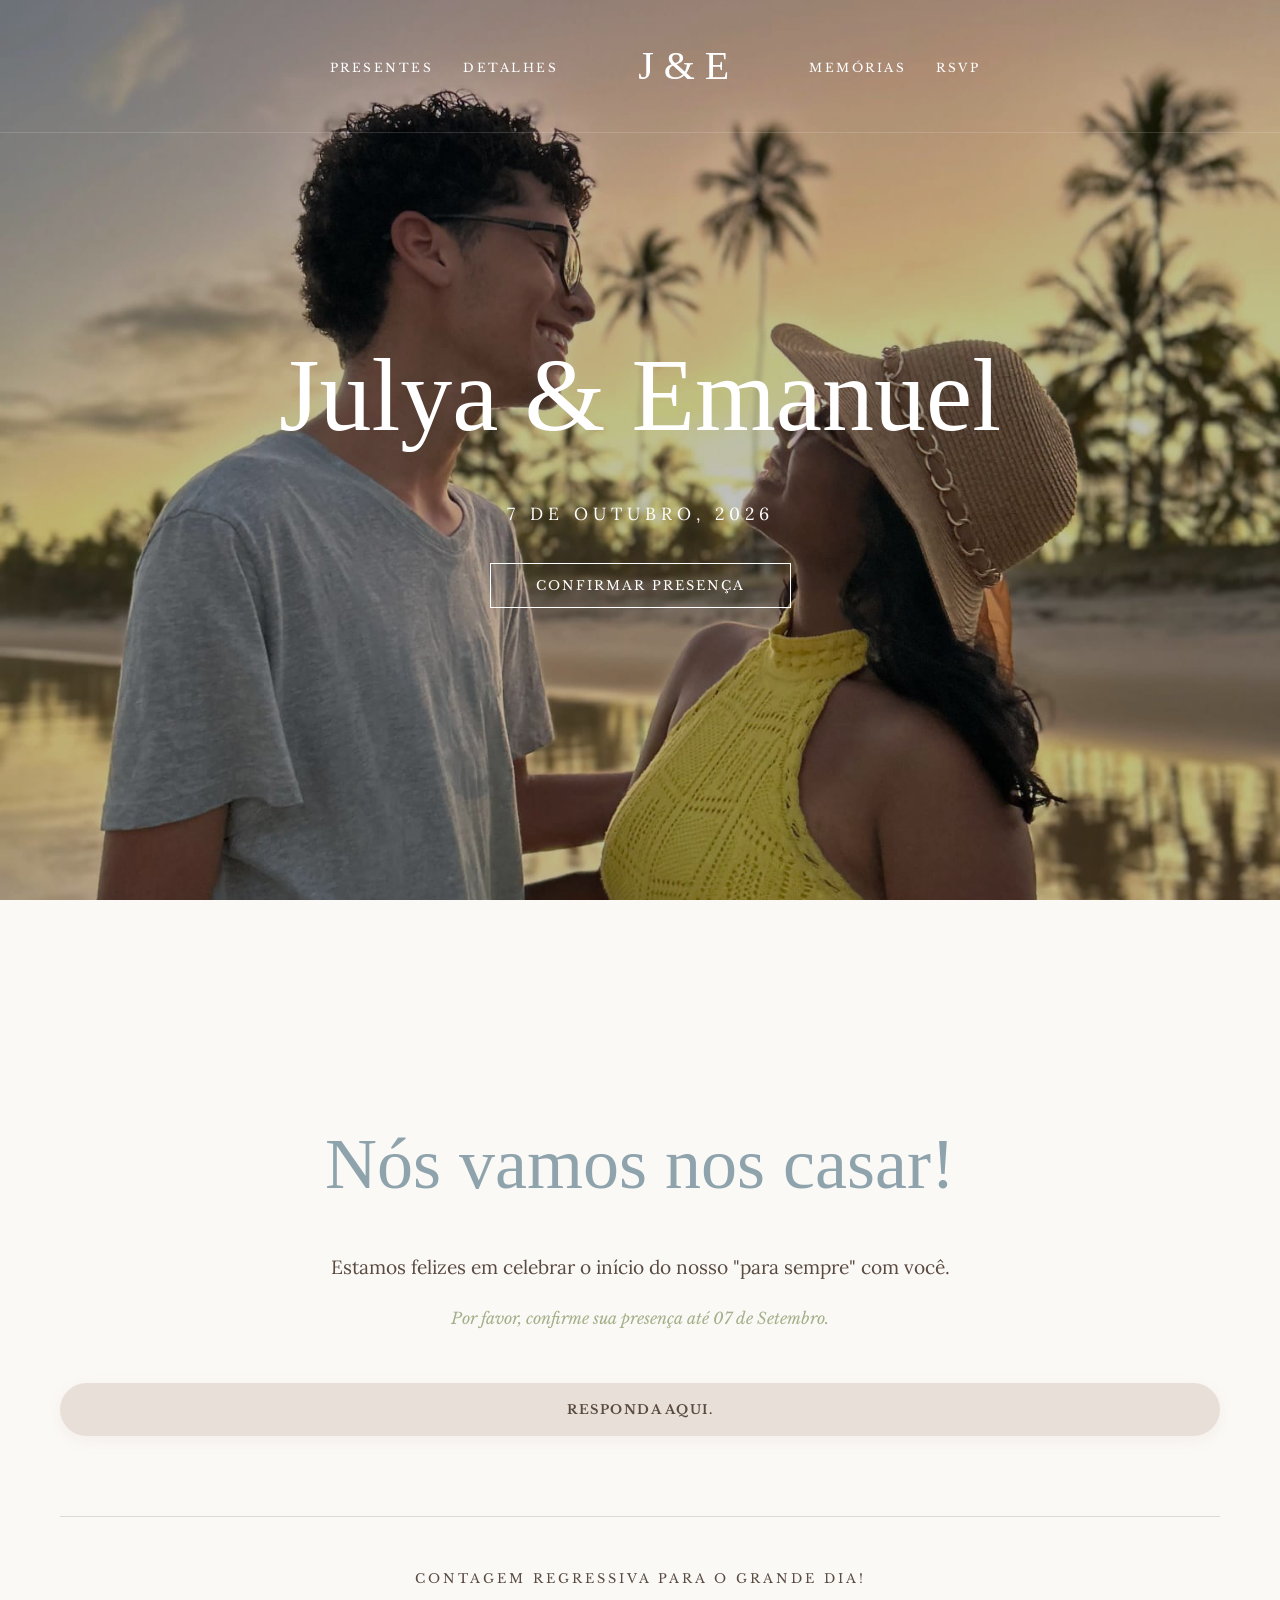
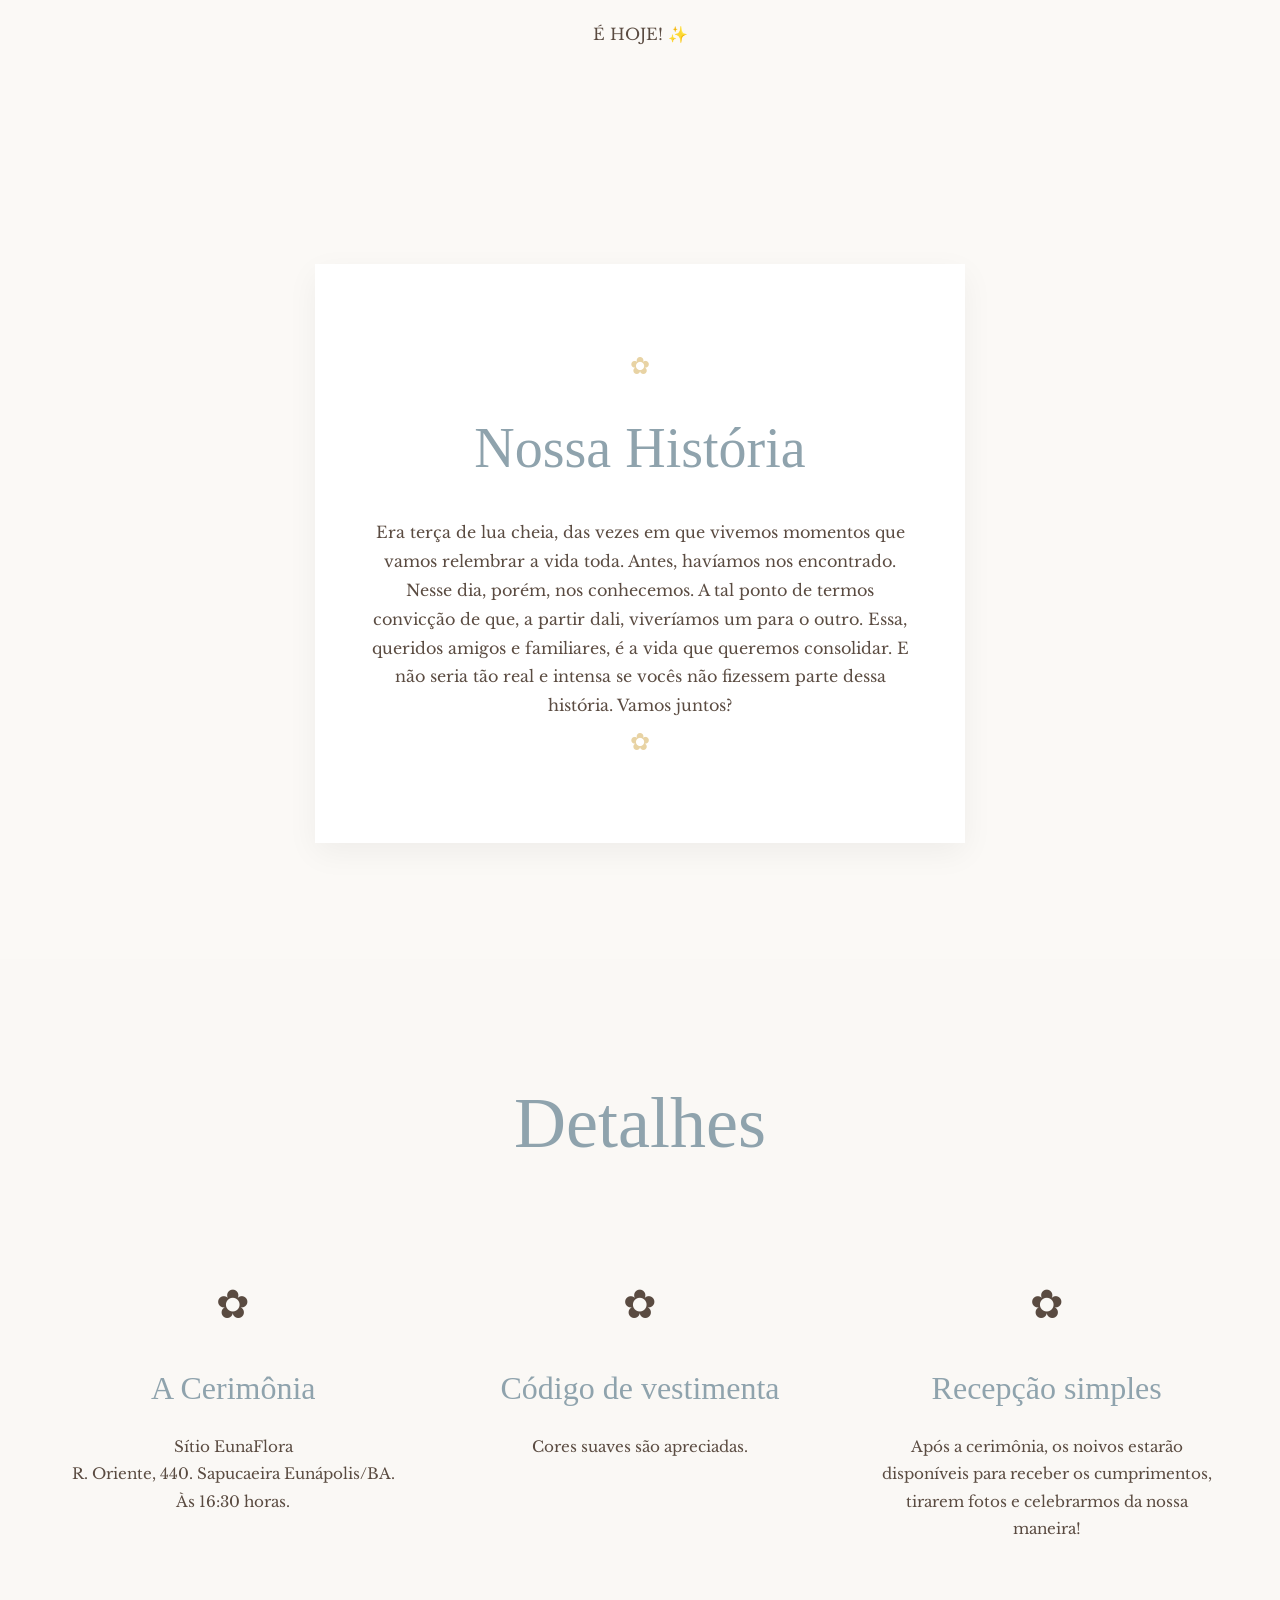
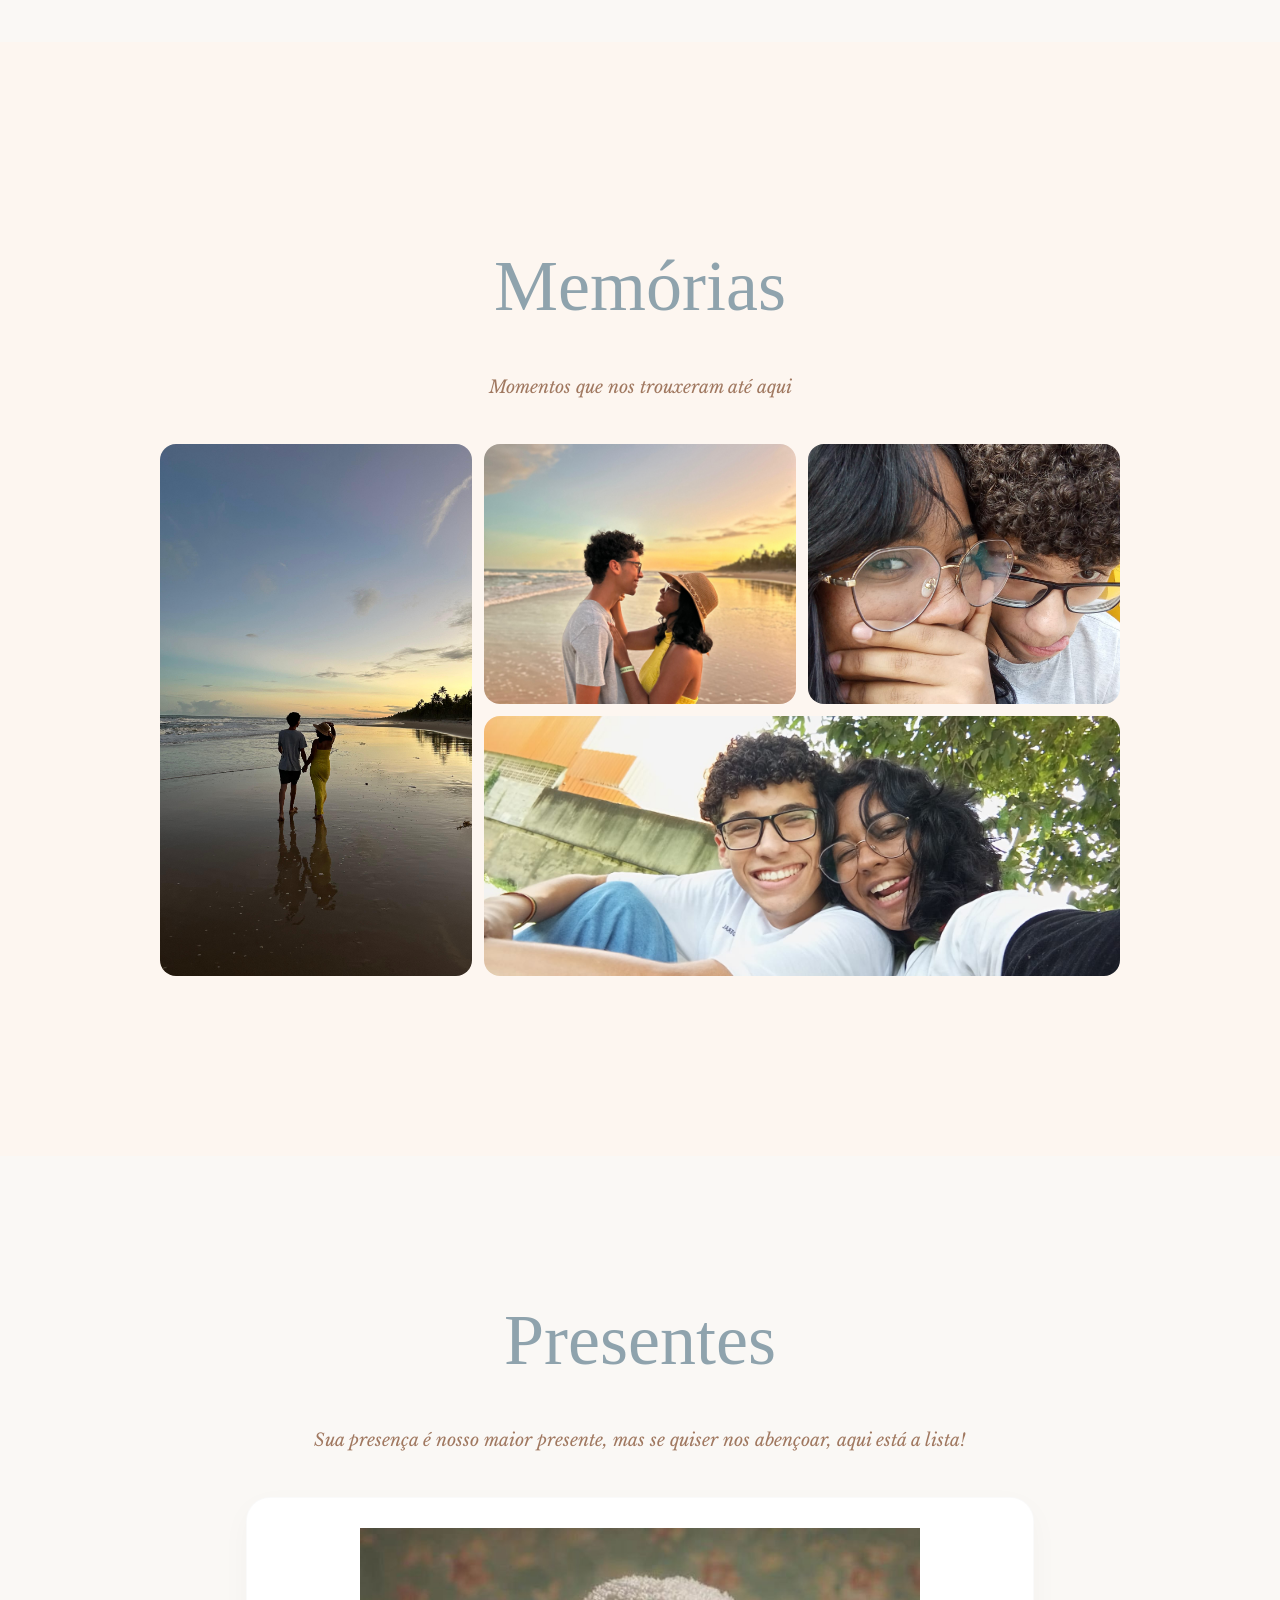
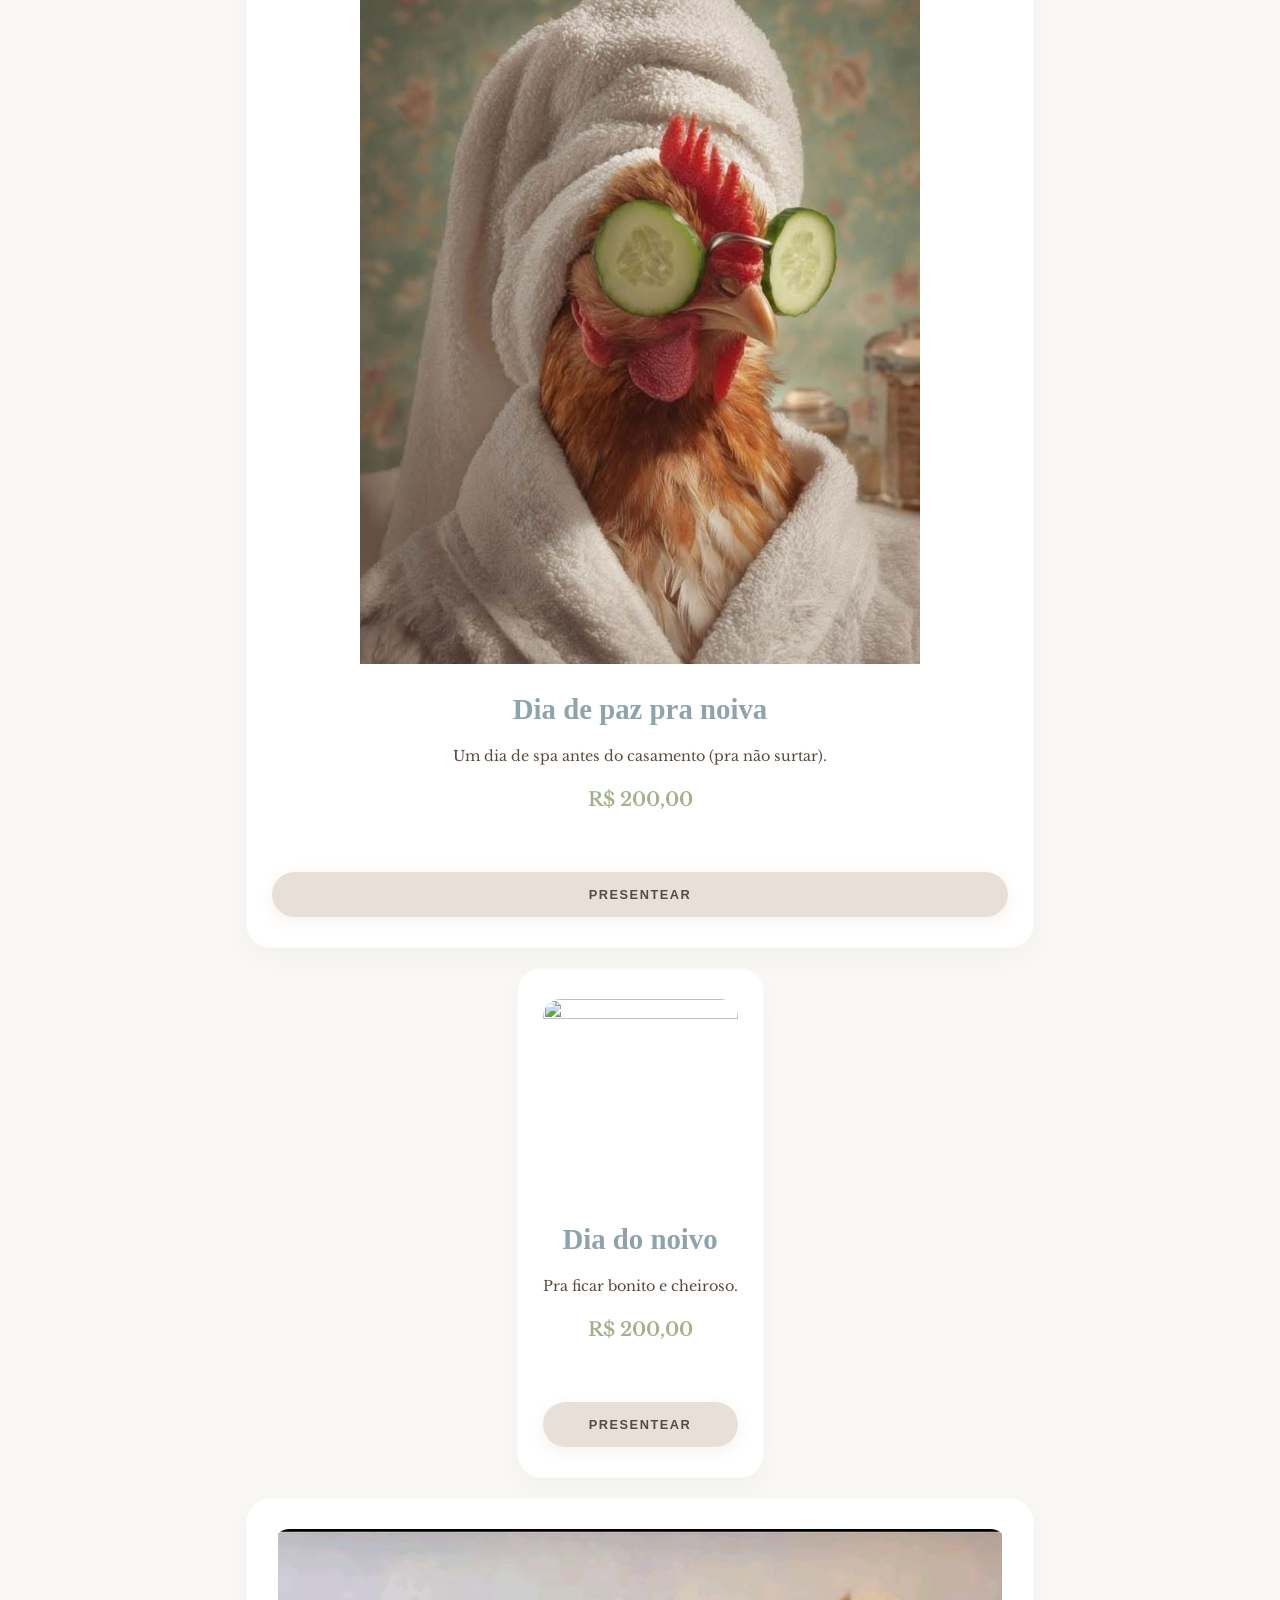
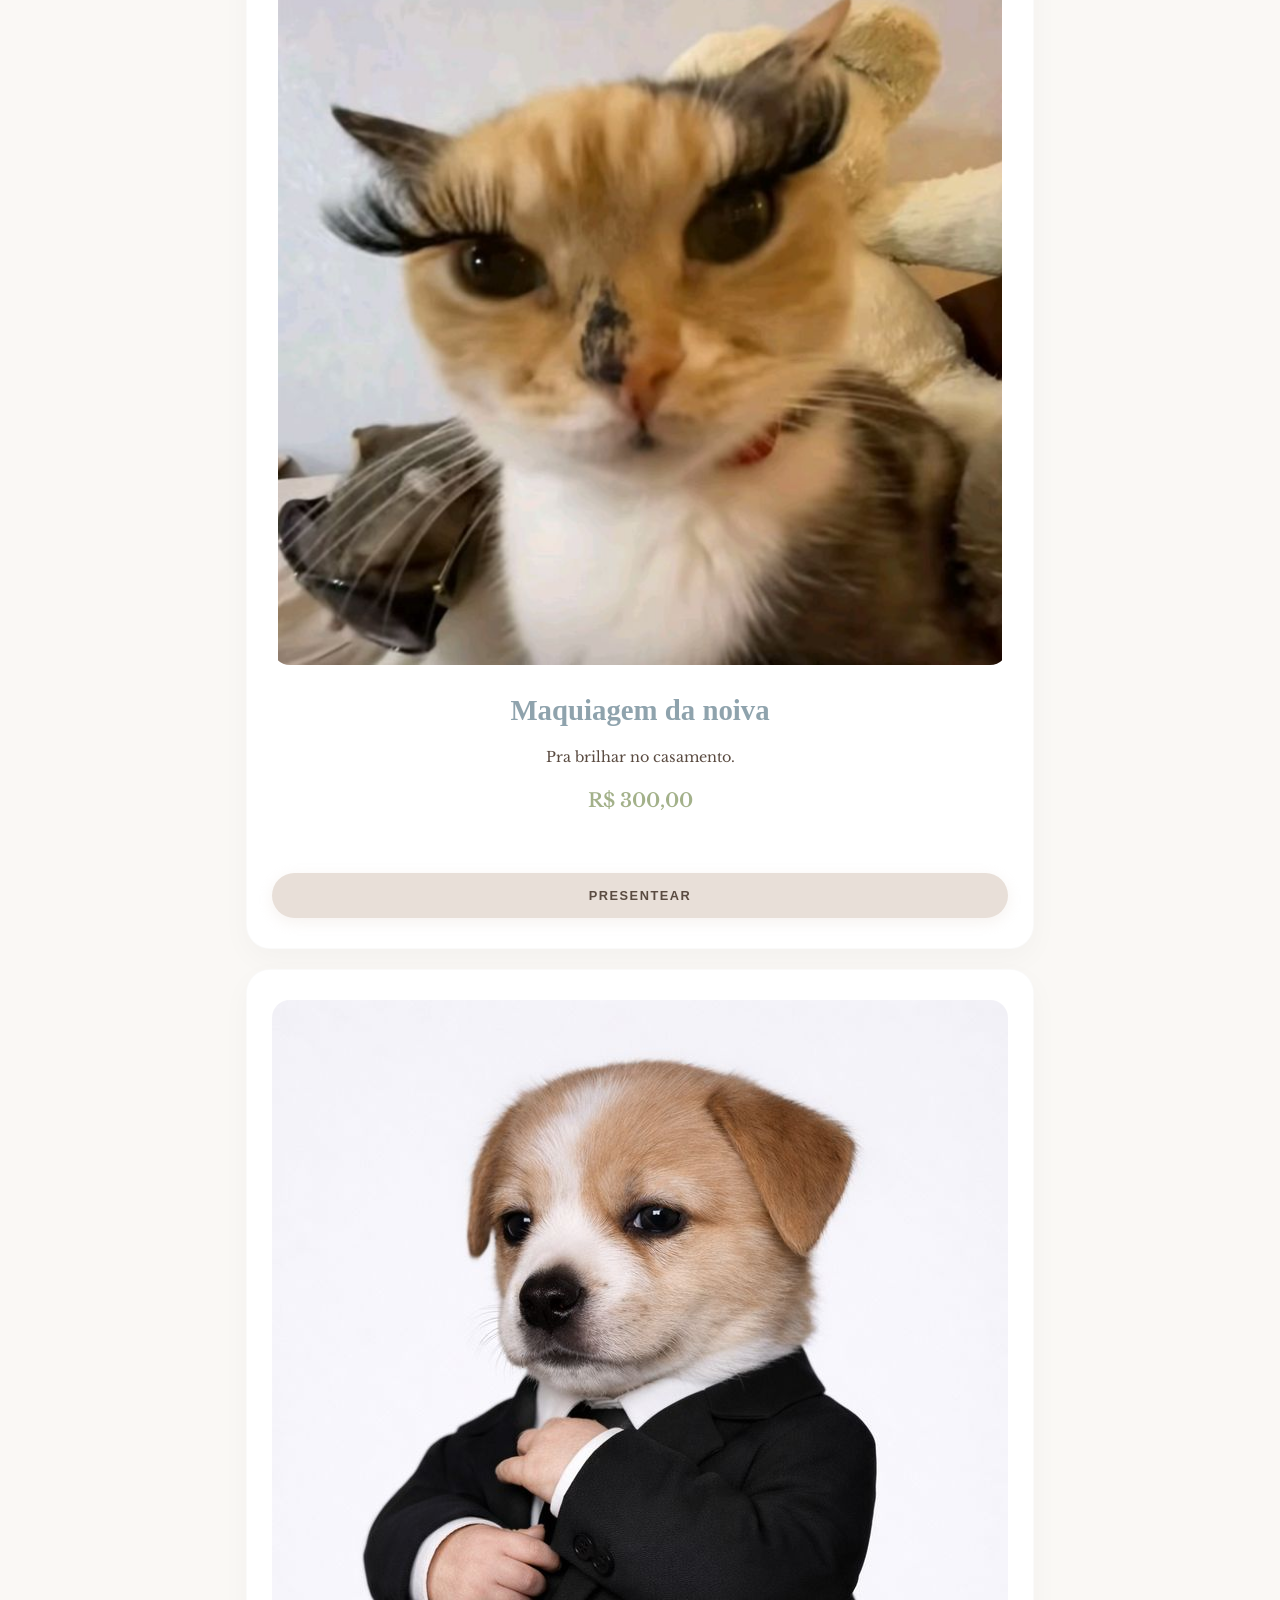
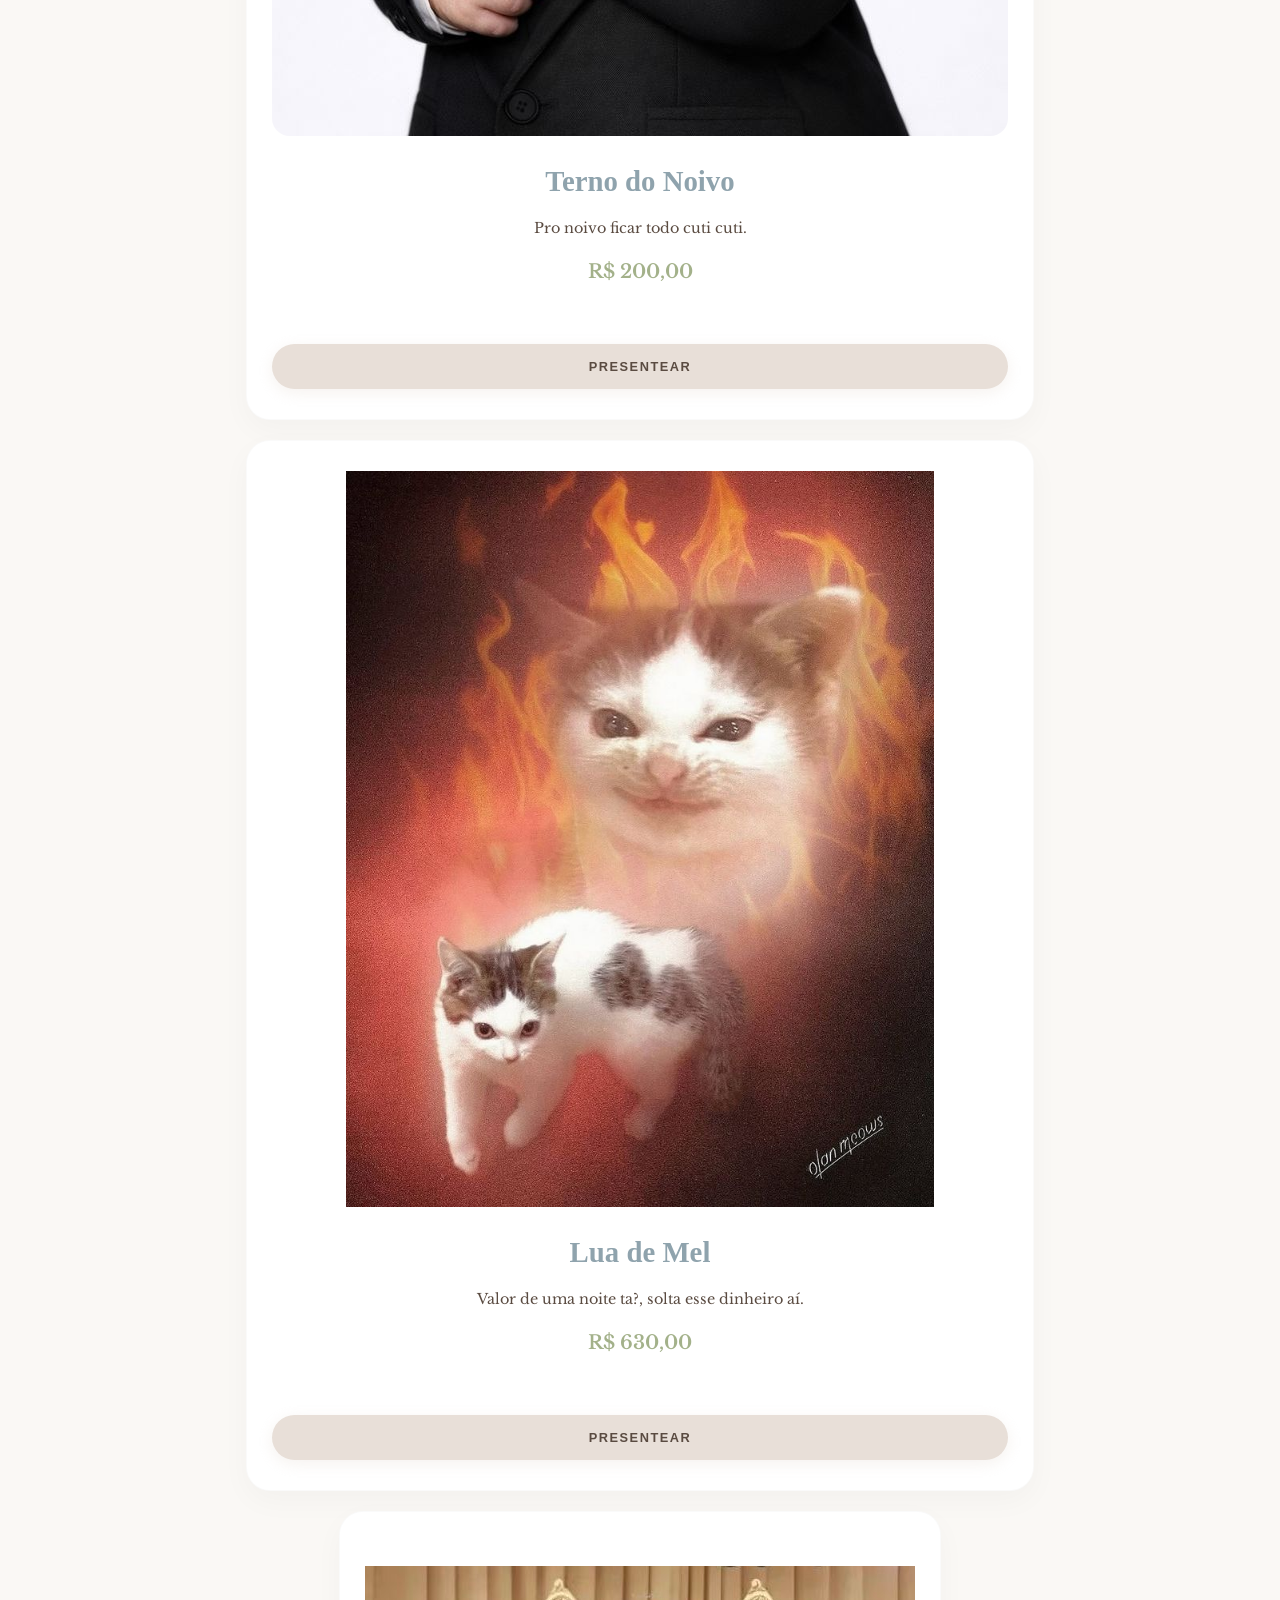
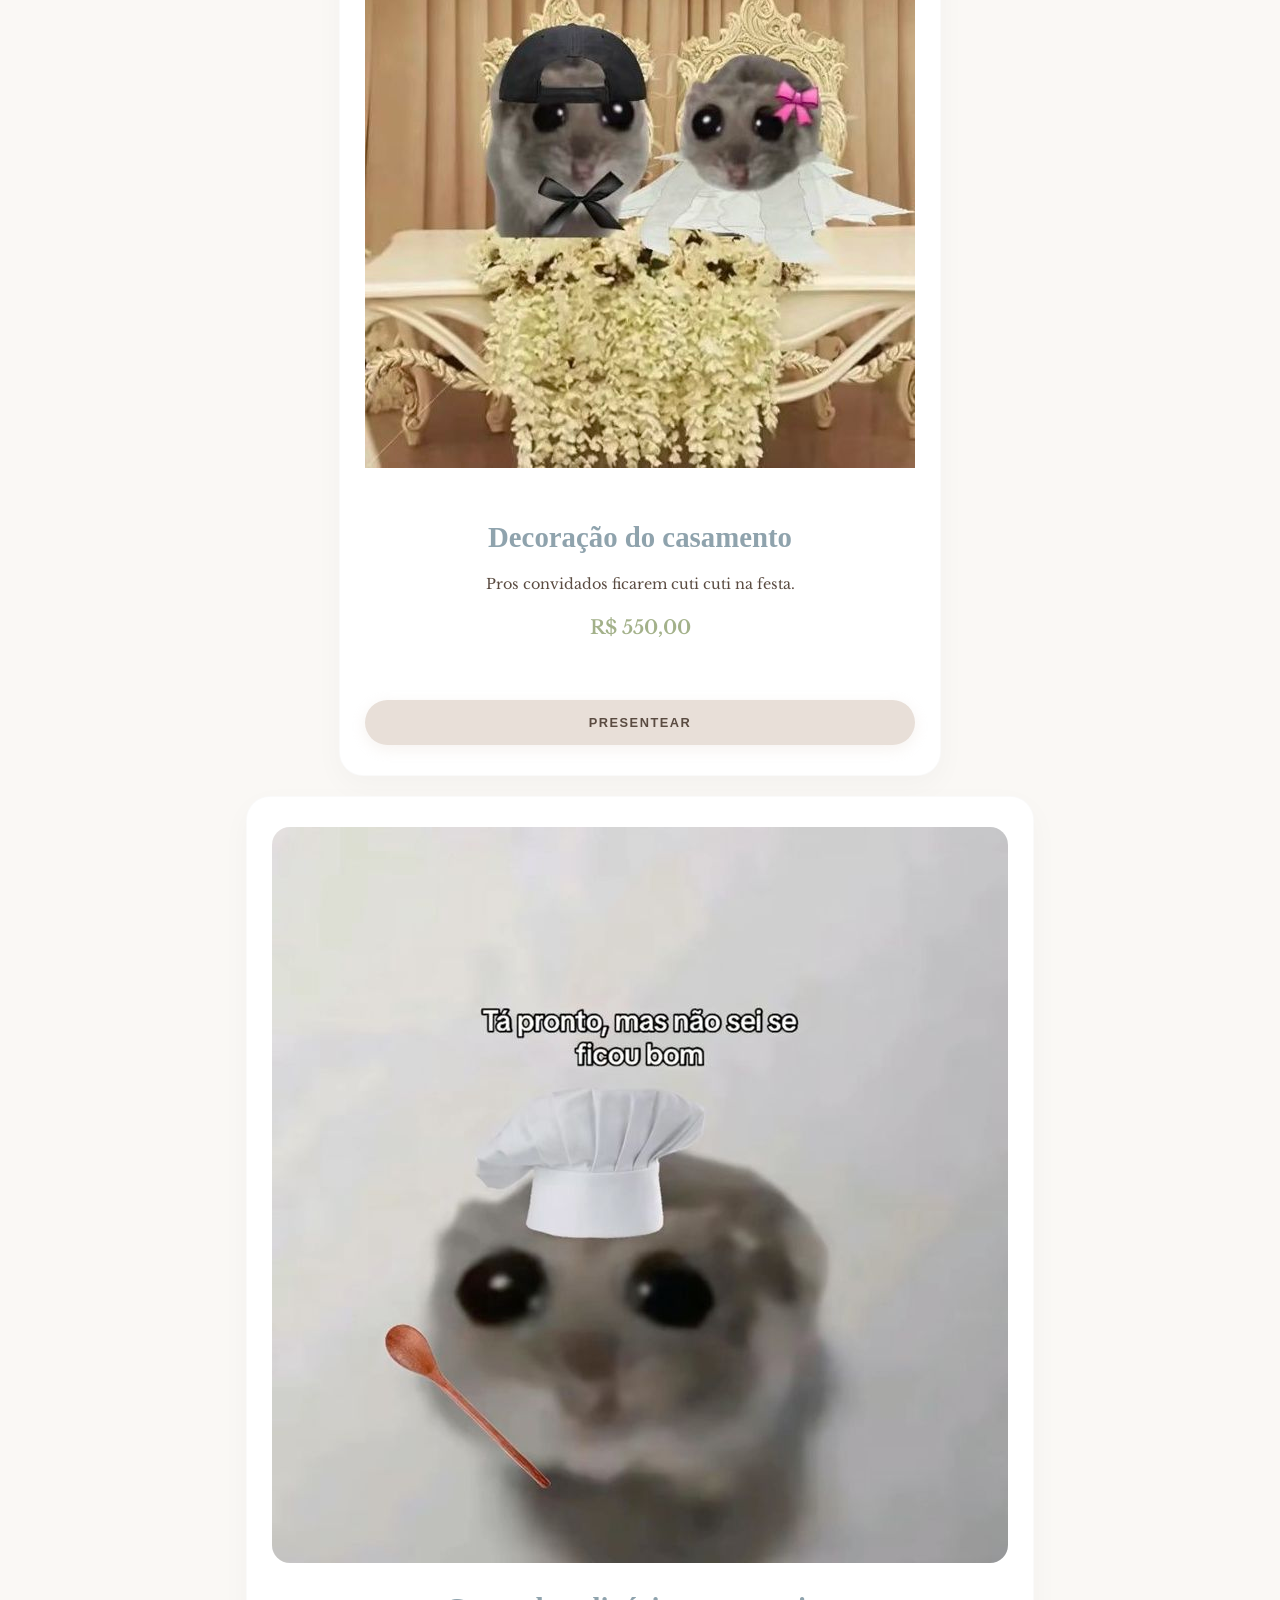
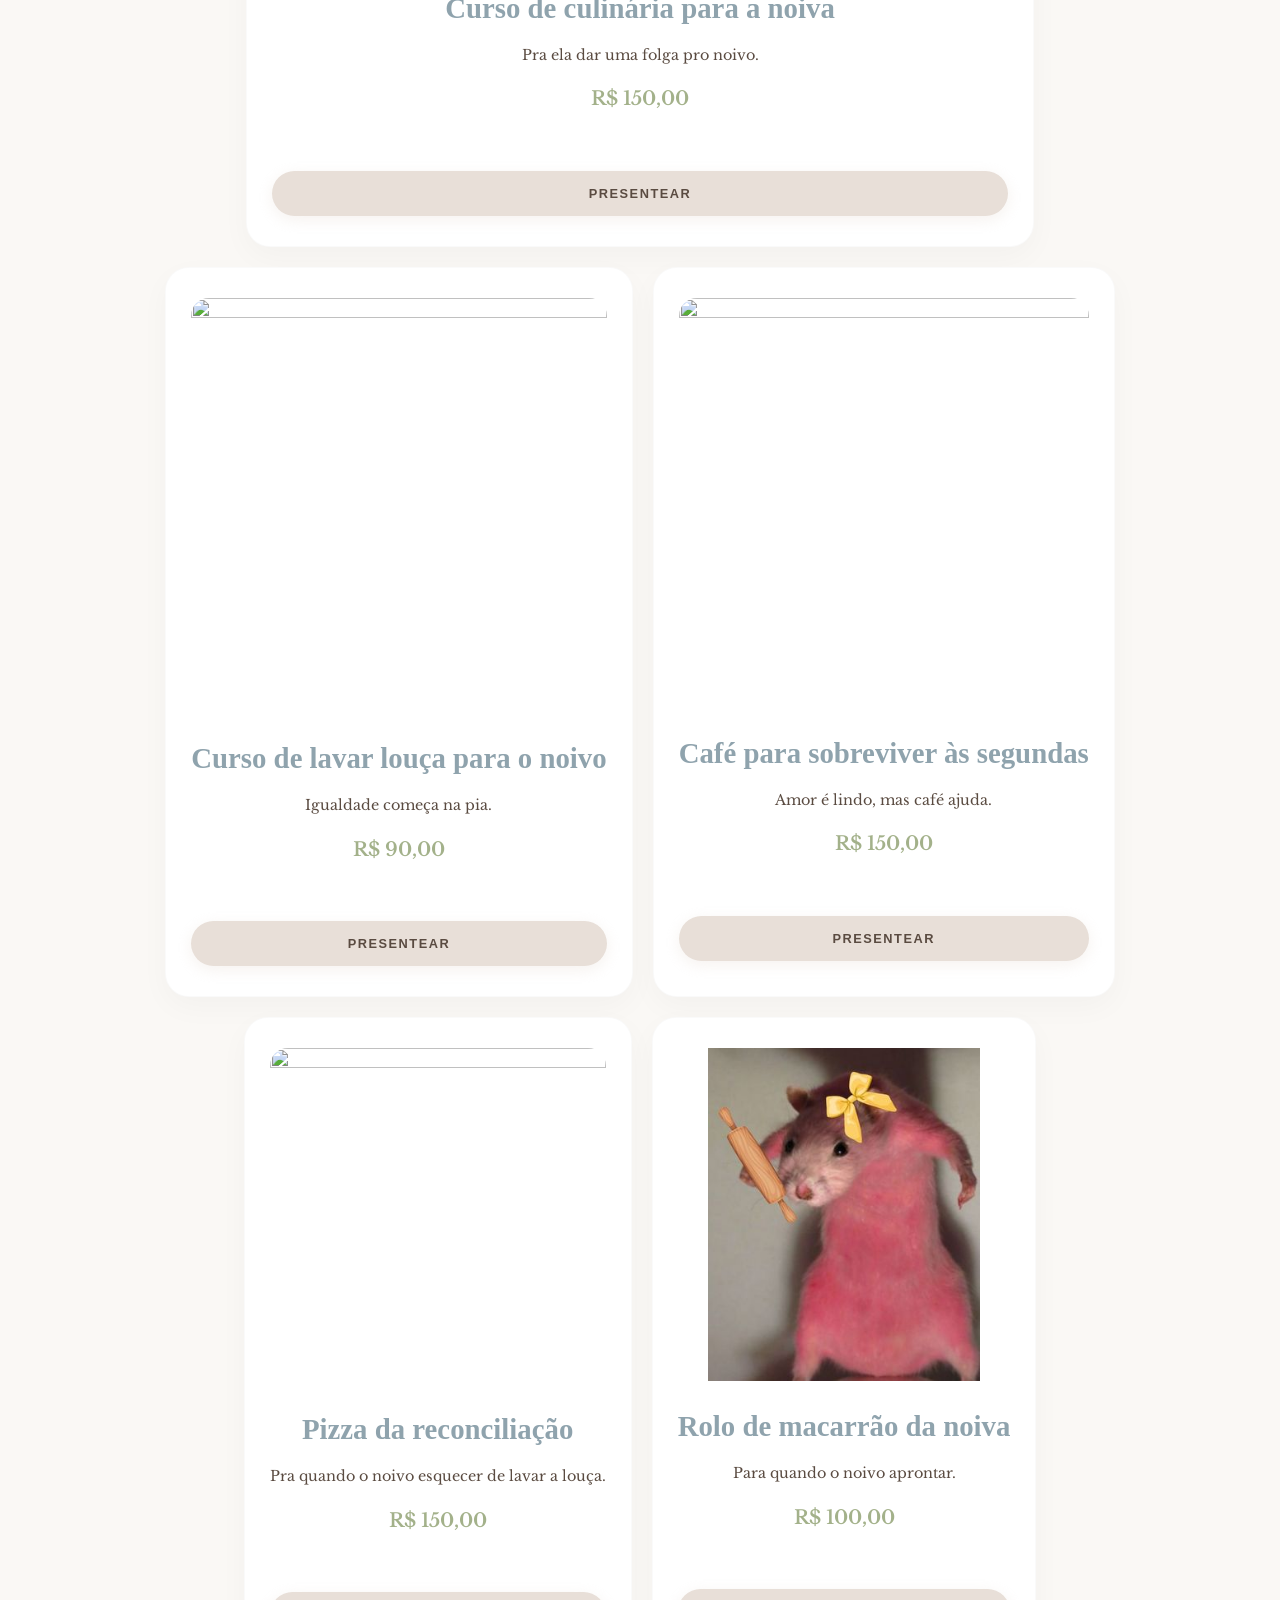
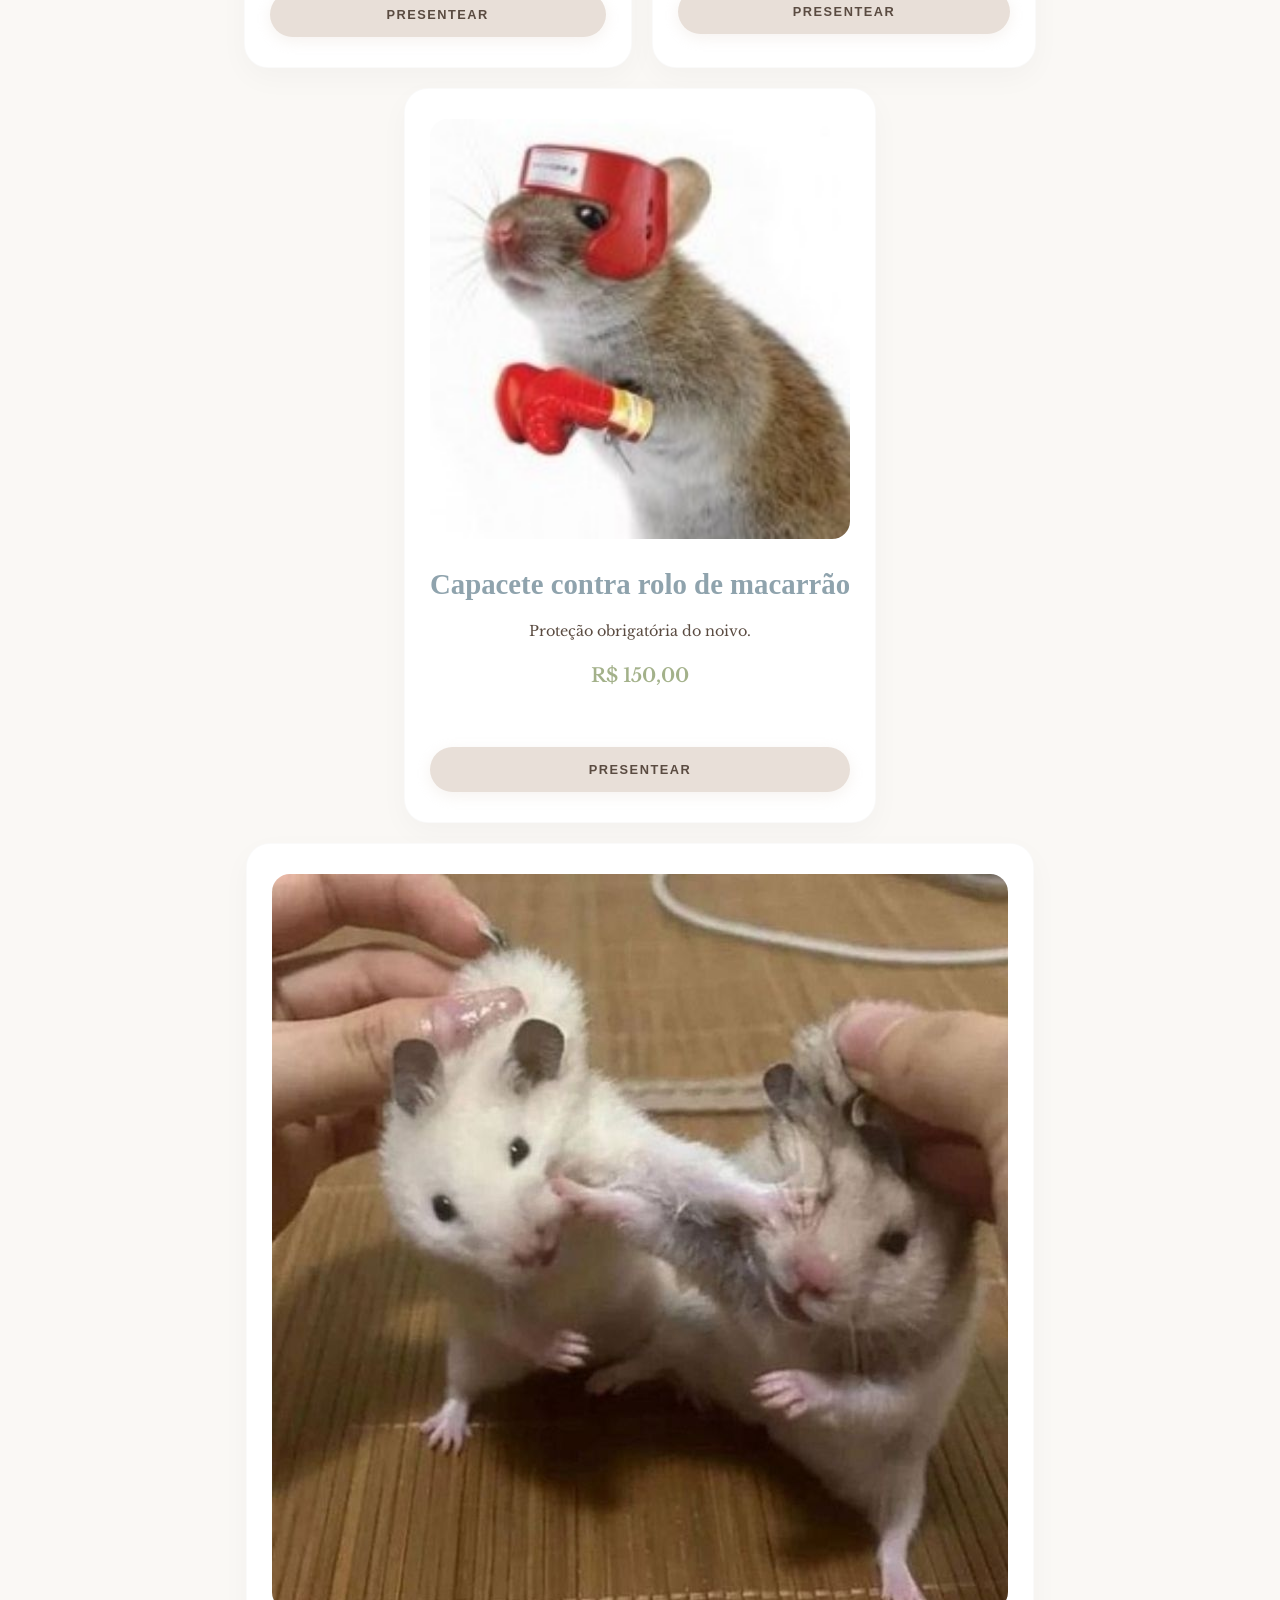
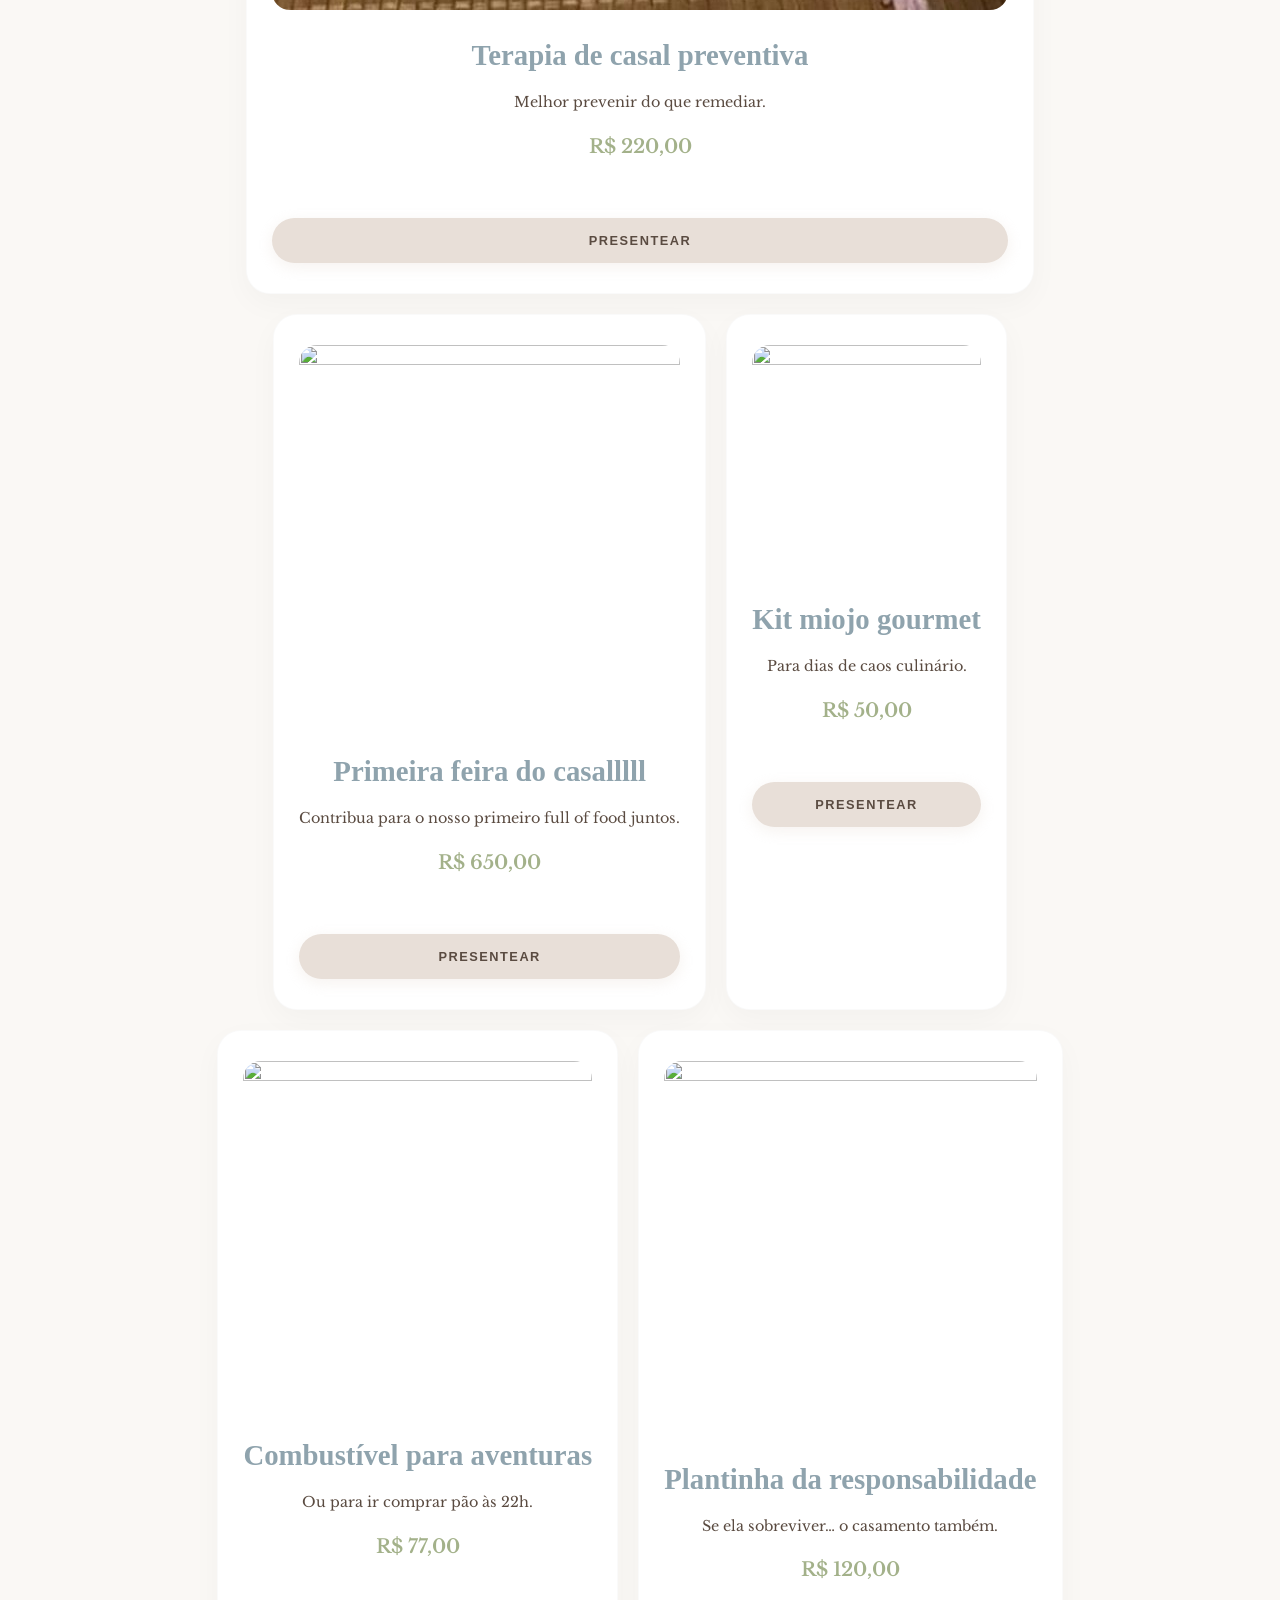
==== commit 37fbfc67: "Update index.html" ====
--- a/index.html
+++ b/index.html
@@ -152,11 +152,11 @@
 
     <div class="gifts-grid" style="display: flex; flex-wrap: wrap; justify-content: center; gap: 20px;">
 
-        <div class="gift-card"><img src="foto12.jpeg" class="gift-image"><h3>Dia de paz pra noiva</h3><p>Um dia de spa antes do casamento (pra não surtar).</p><span class="gift-price">R$ 200,00</span><button class="btn-solid" onclick="abrirPix('Jantar Romântico', '150,00', '73982071407')">Presentear</button></div>
-        <div class="gift-card"><img src="foto23.jpeg" class="gift-image"><h3>Dia do noivo</h3><p>Pra ficar bonito e cheiroso.</p><span class="gift-price">R$ 200,00</span><button class="btn-solid" onclick="abrirPix('Jantar Romântico', '150,00', '73982071407')">Presentear</button></div>
+        <div class="gift-card"><img src="noiva.jpeg" class="gift-image"><h3>Dia de paz pra noiva</h3><p>Um dia de spa antes do casamento (pra não surtar).</p><span class="gift-price">R$ 200,00</span><button class="btn-solid" onclick="abrirPix('Jantar Romântico', '150,00', '73982071407')">Presentear</button></div>
+        <div class="gift-card"><img src="noivo.jpeg" class="gift-image"><h3>Dia do noivo</h3><p>Pra ficar bonito e cheiroso.</p><span class="gift-price">R$ 200,00</span><button class="btn-solid" onclick="abrirPix('Jantar Romântico', '150,00', '73982071407')">Presentear</button></div>
         <div class="gift-card"><img src="foto34.jpeg" class="gift-image"><h3>Maquiagem da noiva</h3><p>Pra brilhar no casamento.</p><span class="gift-price">R$ 300,00</span><button class="btn-solid" onclick="abrirPix('Jantar Romântico', '150,00', '73982071407')">Presentear</button></div>
         <div class="gift-card"><img src="foto45.jpeg" class="gift-image"><h3>Terno do Noivo</h3><p>Pro noivo ficar todo cuti cuti.</p><span class="gift-price">R$ 200,00</span><button class="btn-solid" onclick="abrirPix('Jantar Romântico', '150,00', '73982071407')">Presentear</button></div>
-        <div class="gift-card"><img src="foto5.jpeg" class="gift-image"><h3>Lua de Mel</h3><p>Valor de uma noite ta?, solta esse dinheiro aí.</p><span class="gift-price">R$ 630,00</span><button class="btn-solid" onclick="abrirPix('Jantar Romântico', '150,00', '73982071407')">Presentear</button></div>
+        <div class="gift-card"><img src="mel.jpeg" class="gift-image"><h3>Lua de Mel</h3><p>Valor de uma noite ta?, solta esse dinheiro aí.</p><span class="gift-price">R$ 630,00</span><button class="btn-solid" onclick="abrirPix('Jantar Romântico', '150,00', '73982071407')">Presentear</button></div>
 
         <div class="gift-card"><img src="foto6.jpeg" class="gift-image"><h3>Decoração do casamento</h3><p>Pros convidados ficarem cuti cuti na festa.</p><span class="gift-price">R$ 550,00</span><button class="btn-solid" onclick="abrirPix('Jantar Romântico', '150,00', '73982071407')">Presentear</button></div>
         <div class="gift-card"><img src="foto7.jpeg" class="gift-image"><h3>Curso de culinária para a noiva</h3><p>Pra ela dar uma folga pro noivo.</p><span class="gift-price">R$ 150,00</span><button class="btn-solid" onclick="abrirPix('Jantar Romântico', '150,00', '73982071407')">Presentear</button></div>
@@ -182,11 +182,11 @@
         <div class="gift-card"><img src="foto24.jpeg" class="gift-image"><h3>Só pra não dizer que não dei nada</h3><p>Clássico presente honesto.</p><span class="gift-price">R$ 50,00</span><button class="btn-solid" onclick="abrirPix('Jantar Romântico', '150,00', '73982071407')">Presentear</button></div>
         <div class="gift-card"><img src="foto25.jpeg" class="gift-image"><h3>TV - Pro noivo asistir seus doramas</h3><p>Não pode faltar pra ele!</p><span class="gift-price">R$ 2.700,00</span><button class="btn-solid" onclick="abrirPix('Jantar Romântico', '150,00', '73982071407')">Presentear</button></div>
 
-        <div class="gift-card"><img src="foto26.jpeg" class="gift-image"><h3>Cueca do Homem Aranha</h3><p>Pro noivo arrasar na lua de mel.</p><span class="gift-price">R$ 150,00</span><button class="btn-solid" onclick="abrirPix('Jantar Romântico', '150,00', '73982071407')">Presentear</button></div>
-        <div class="gift-card"><img src="foto27.jpeg" class="gift-image"><h3>Deus tocou no seu coração</h3><p>"Eu sou RICAAAAA"</p><span class="gift-price">R$ 1.500,00</span><button class="btn-solid" onclick="abrirPix('Jantar Romântico', '150,00', '73982071407')">Presentear</button></div>
-        <div class="gift-card"><img src="foto28.jpeg" class="gift-image"><h3>Tampão de ouvido pro noivo</h3><p>a noiva ronca muito...</p><span class="gift-price">R$ 150,00</span><button class="btn-solid" onclick="abrirPix('Jantar Romântico', '150,00', '73982071407')">Presentear</button></div>
-        <div class="gift-card"><img src="foto29.jpeg" class="gift-image"><h3>Mergulho com tubarões</h3><p>(Somente para o noivo)</p><span class="gift-price">R$ 150,00</span><button class="btn-solid" onclick="abrirPix('Jantar Romântico', '150,00', '73982071407')">Presentear</button></div>
-        <div class="gift-card"><img src="foto30.jpeg" class="gift-image"><h3>Piscininha amor</h3><p>Mergulhada pra relaxar</p><span class="gift-price">R$ 260,00</span><button class="btn-solid" onclick="abrirPix('Jantar Romântico', '150,00', '73982071407')">Presentear</button></div>
+        <div class="gift-card"><img src="foto26.jpeg" class="gift-image"><h3>Cueca do Homem Aranha</h3><p>Pro noivo arrasar na lua de mel.</p><span class="gift-price">R$ 50,00</span><button class="btn-solid" onclick="abrirPix('Cueca do Homem Aranha', '50,00', '73982071407')">Presentear</button></div>
+        <div class="gift-card"><img src="foto27.jpeg" class="gift-image"><h3>Deus tocou no seu coração</h3><p>"Eu sou RICAAAAA"</p><span class="gift-price">R$ 1.500,00</span><button class="btn-solid" onclick="abrirPix('Deus tocou no seu coração', '1.500,00', '73982071407')">Presentear</button></div>
+        <div class="gift-card"><img src="foto28.jpeg" class="gift-image"><h3>Tampão de ouvido pro noivo</h3><p>a noiva ronca muito...</p><span class="gift-price">R$ 150,00</span><button class="btn-solid" onclick="abrirPix('Tampão de ouvido pro noivo', '150,00', '73982071407')">Presentear</button></div>
+        <div class="gift-card"><img src="foto29.jpeg" class="gift-image"><h3>Mergulho com tubarões</h3><p>(Somente para o noivo)</p><span class="gift-price">R$ 270,00</span><button class="btn-solid" onclick="abrirPix('Mergulho com tubarões', '270,00', '73982071407')">Presentear</button></div>
+        <div class="gift-card"><img src="foto30.jpeg" class="gift-image"><h3>Piscininha amor</h3><p>Mergulhada pra relaxar</p><span class="gift-price">R$ 260,00</span><button class="btn-solid" onclick="abrirPix('Piscininha amor', '260,00', '73982071407')">Presentear</button></div>
 
     </div> 
 </section>
@@ -194,7 +194,7 @@
       <div id="pixModal" class="pix-modal">
     <div class="pix-content">
         <span class="close-modal">&times;</span>
-        <h3>Presentear 🤍</h3>
+        <h3>✿Presentear✿</h3>
         
         <p>Você escolheu: <strong id="modalGiftName"></strong></p>
         
--- a/style.css
+++ b/style.css
@@ -337,18 +337,20 @@
   box-shadow: 0 20px 40px rgba(0,0,0,0.07);
 }
 
-.gift-image {
-  width: 100%;
-  height: 150px;
-  object-fit: cover;
-  border-radius: 16px;
-  margin-bottom: 20px;
-  transition: transform 0.6s ease;
-}
-
-.gift-card:hover .gift-image {
+/*IMG*/
+.gift-image { 
+  width: 100%; 
+  aspect-ratio: 1 / 1;
+  object-fit: contain; /* mostra a imagem inteira */
+  border-radius: 18px; 
+  margin-bottom: 20px; 
+  transition: transform 0.6s ease; 
+}
+
+.gift-image:hover{
   transform: scale(1.05);
 }
+/*IMG*/
 
 .gift-card h3 {
   font-family: 'Illusias', serif; /* Certifique-se que a fonte está carregada */
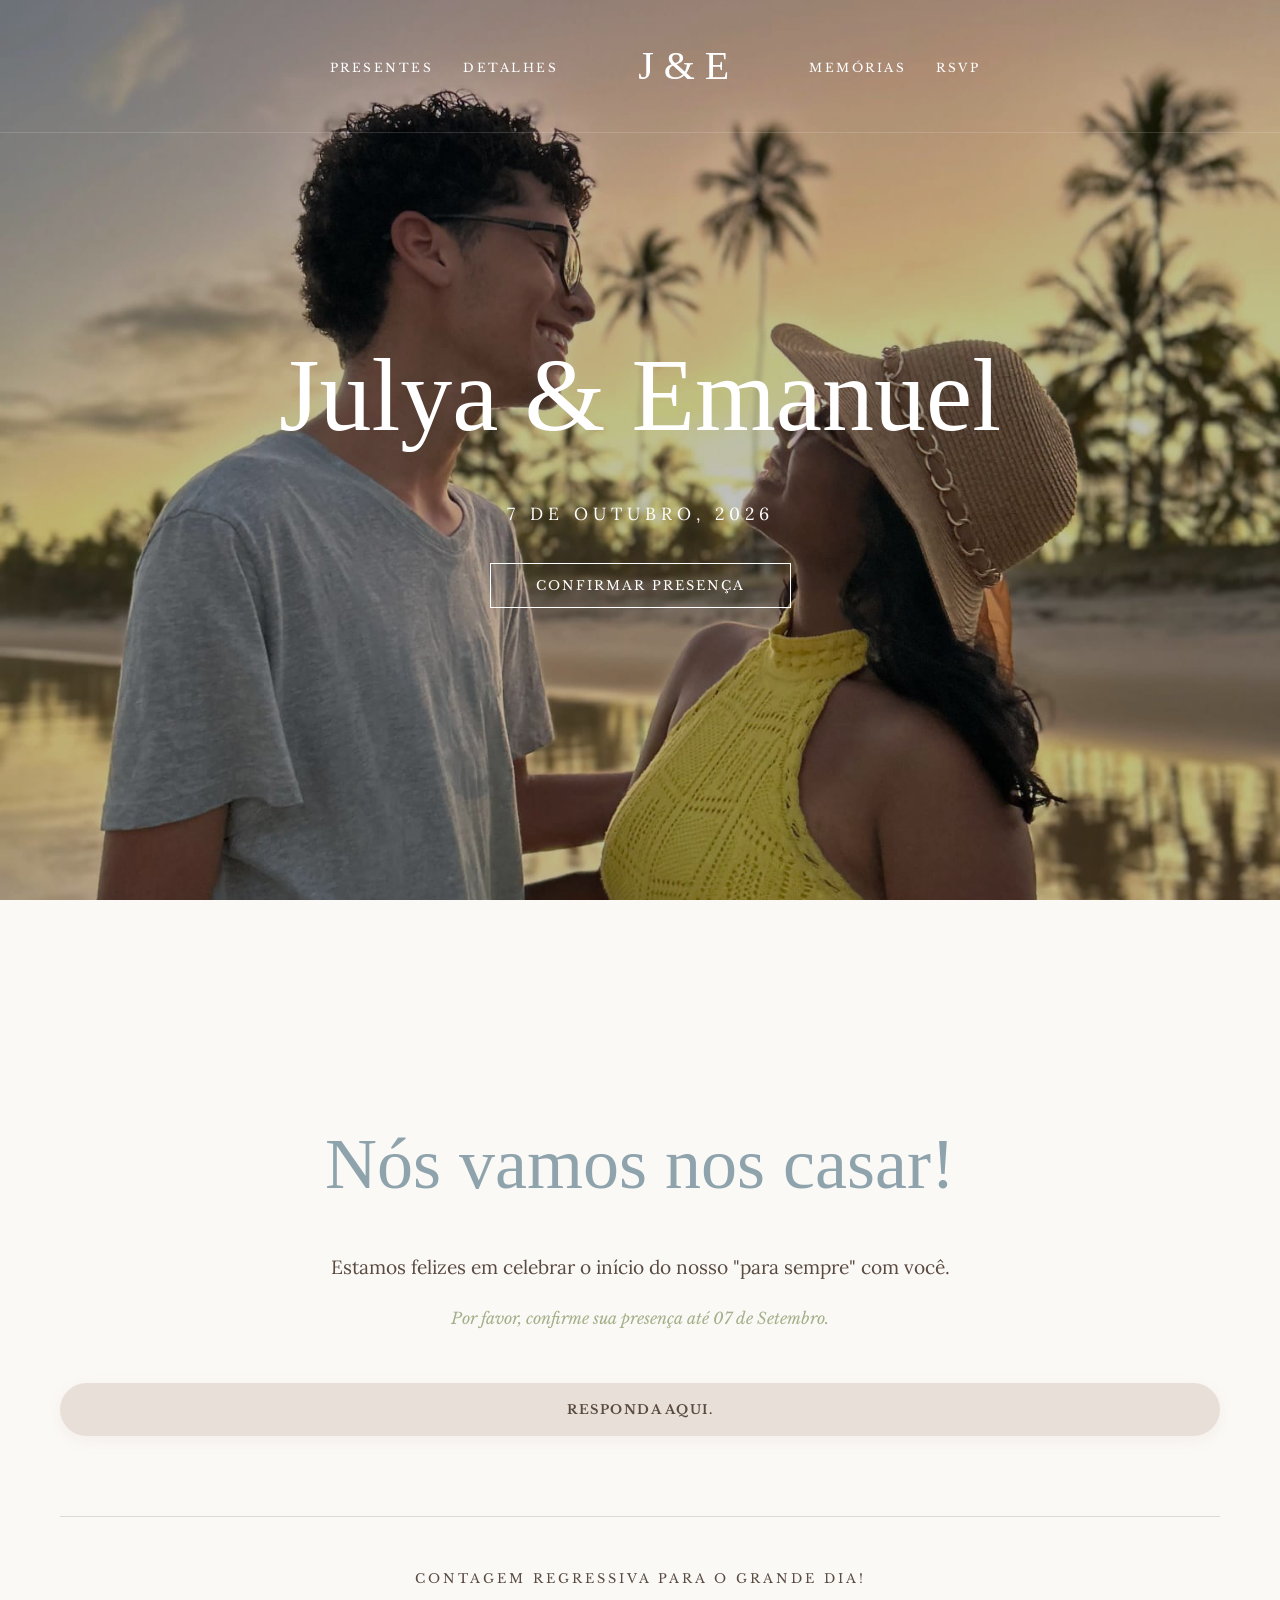
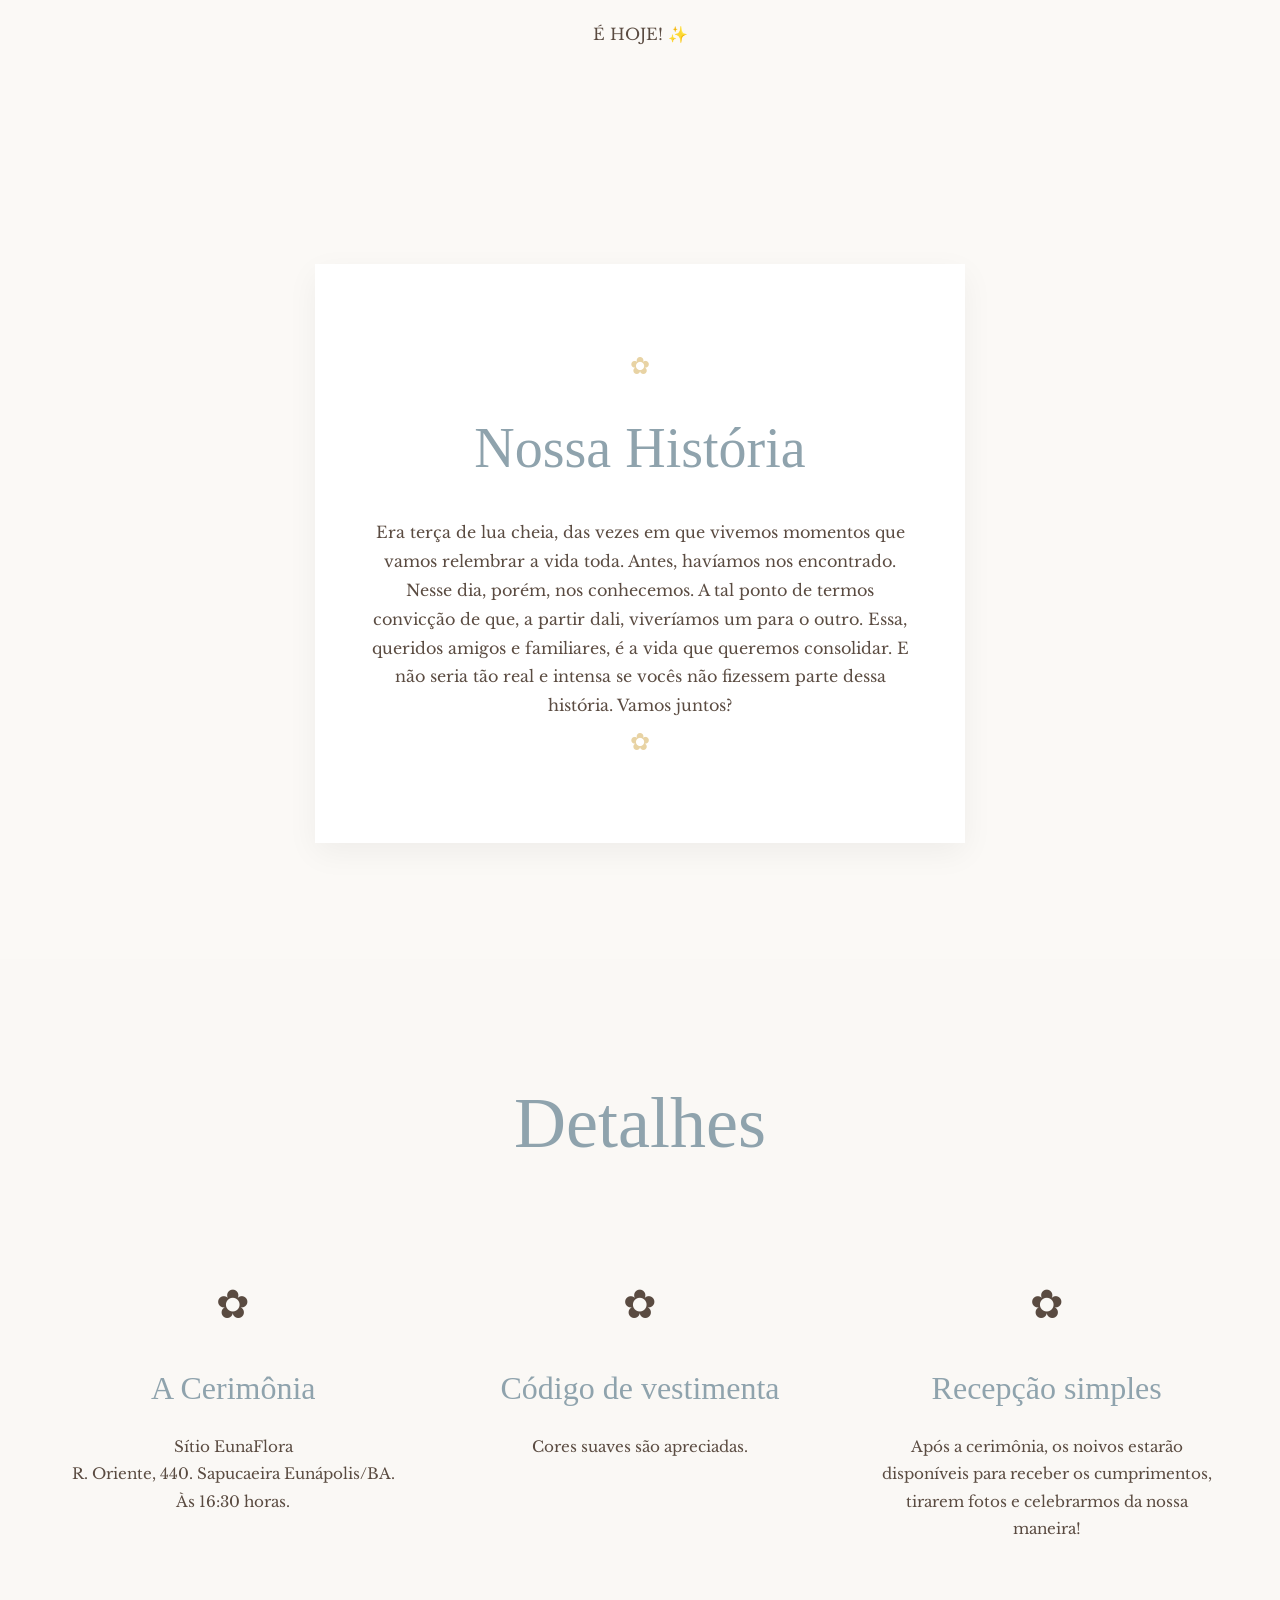
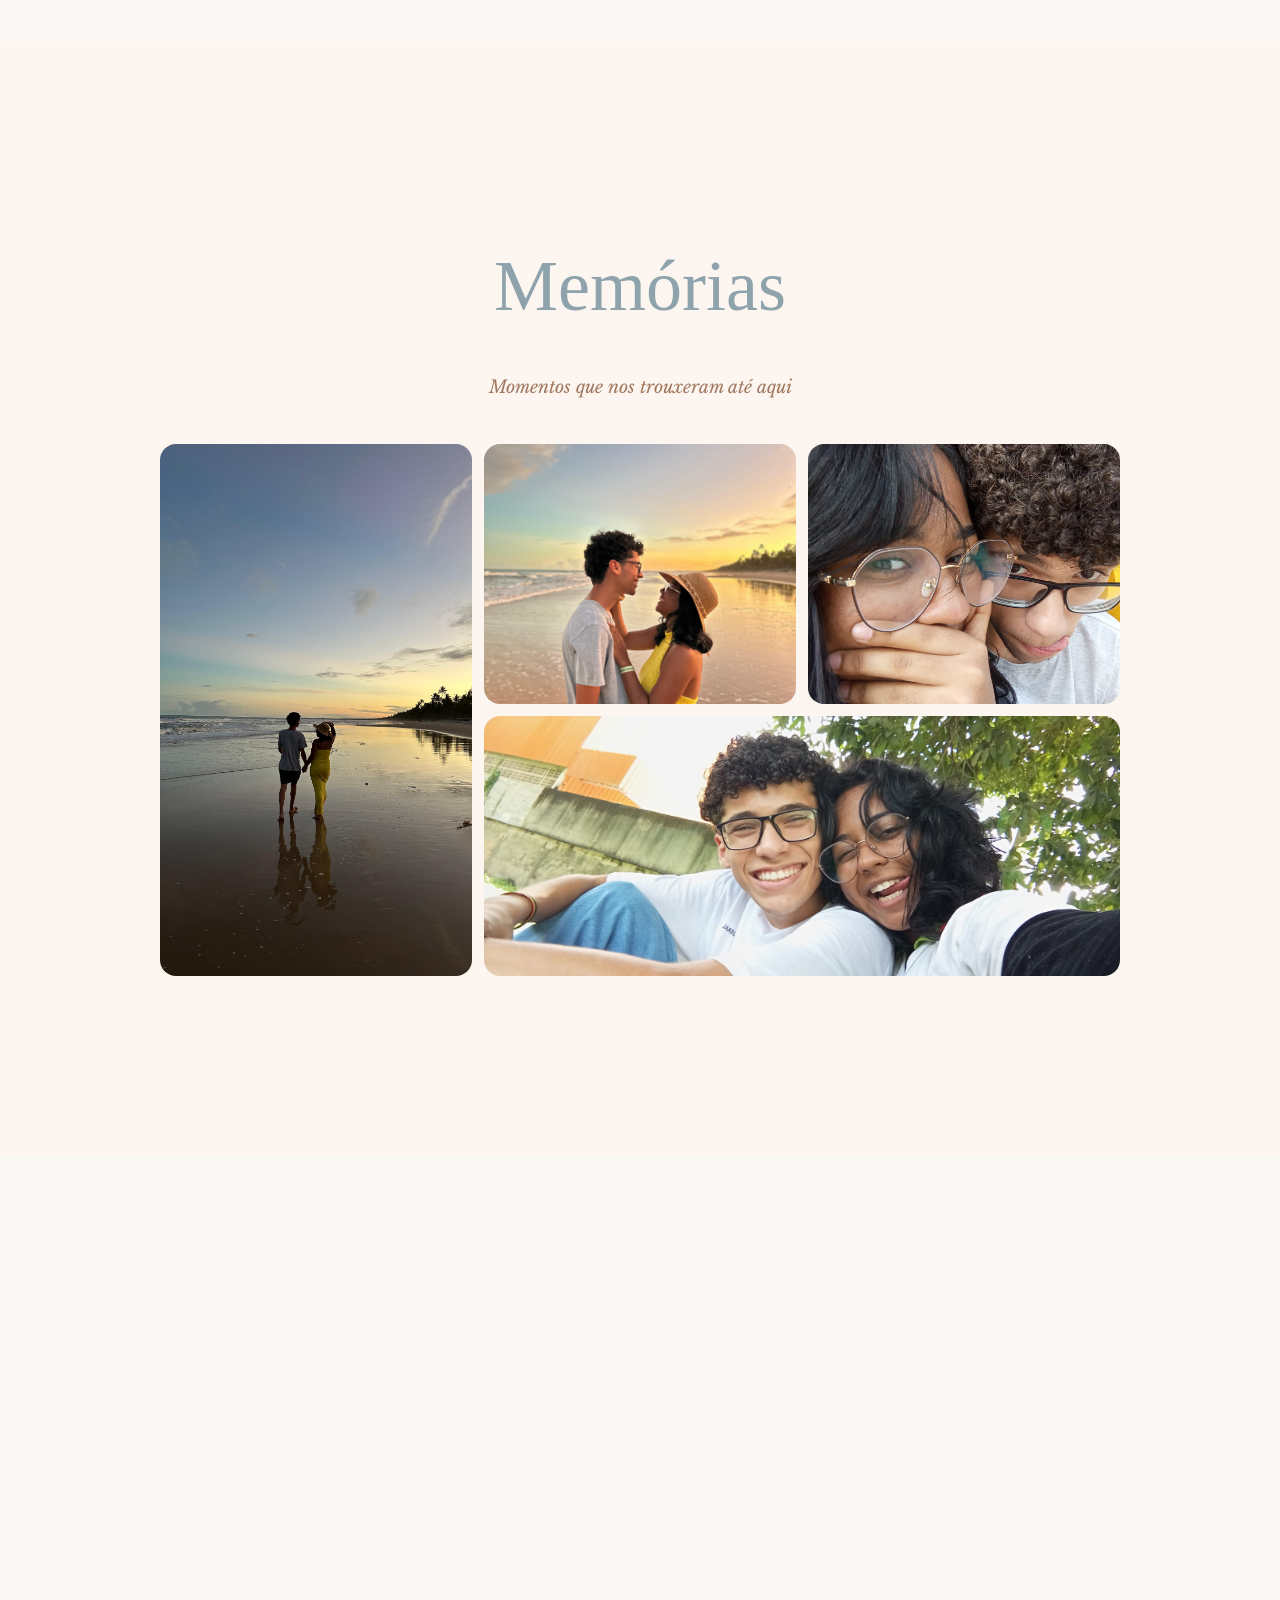
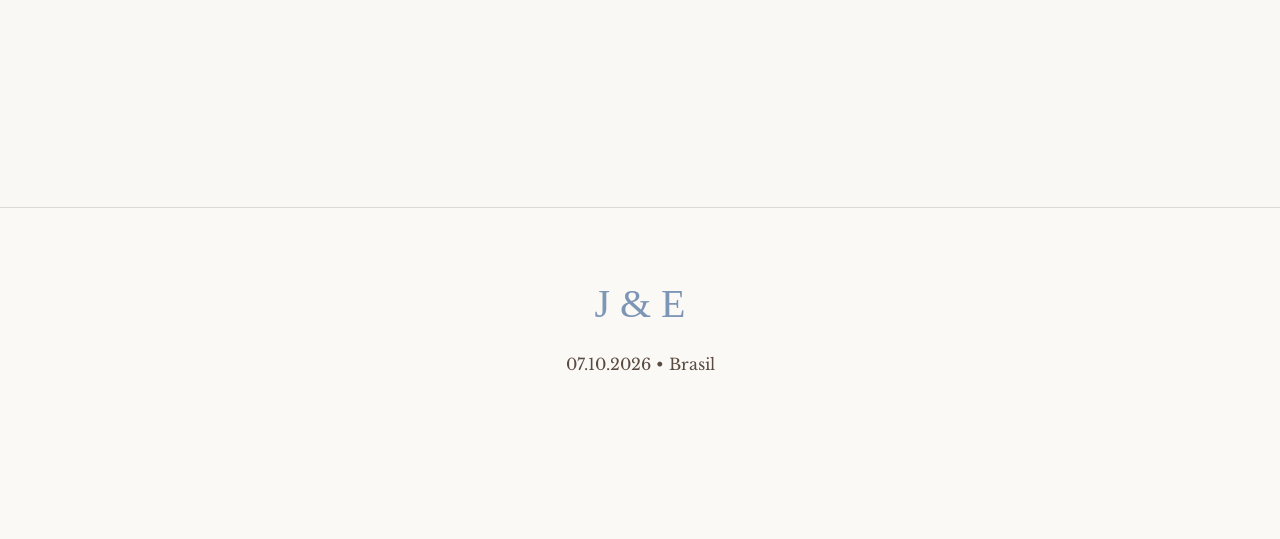
==== commit e3d2c07f: "Update index.html" ====
--- a/index.html
+++ b/index.html
@@ -142,53 +142,17 @@
 </section>
 
 <!--INÍCIO PRESENTES-->
-<section id="presentes" class="gifts-section">
-    <div style="text-align: center; margin-bottom: 30px;">
-        <h2 class="cursive-title" data-aos="fade-down">Presentes</h2>
-        <p class="memories-subtitle" data-aos="fade-up">
-            Sua presença é nosso maior presente, mas se quiser nos abençoar, aqui está a lista!
+<section id="presentes" class="gifts-section" style="padding: 60px 20px; text-align: center;">
+    <div class="container" data-aos="fade-up">
+        <h2 class="cursive-title">Presentes</h2>
+        <p class="main-text" style="margin-bottom: 30px;">
+            Sua presença é nosso maior presente, mas se quiser nos abençoar com um mimo, 
+            preparamos uma lista especial e divertida!
         </p>
+        <a href="presentes.html" class="btn-solid" style="padding: 15px 40px; text-decoration: none;">
+            Ver Lista de Presentes
+        </a>
     </div>
-
-    <div class="gifts-grid" style="display: flex; flex-wrap: wrap; justify-content: center; gap: 20px;">
-
-        <div class="gift-card"><img src="noiva.jpeg" class="gift-image"><h3>Dia de paz pra noiva</h3><p>Um dia de spa antes do casamento (pra não surtar).</p><span class="gift-price">R$ 200,00</span><button class="btn-solid" onclick="abrirPix('Jantar Romântico', '150,00', '73982071407')">Presentear</button></div>
-        <div class="gift-card"><img src="noivo.jpeg" class="gift-image"><h3>Dia do noivo</h3><p>Pra ficar bonito e cheiroso.</p><span class="gift-price">R$ 200,00</span><button class="btn-solid" onclick="abrirPix('Jantar Romântico', '150,00', '73982071407')">Presentear</button></div>
-        <div class="gift-card"><img src="foto34.jpeg" class="gift-image"><h3>Maquiagem da noiva</h3><p>Pra brilhar no casamento.</p><span class="gift-price">R$ 300,00</span><button class="btn-solid" onclick="abrirPix('Jantar Romântico', '150,00', '73982071407')">Presentear</button></div>
-        <div class="gift-card"><img src="foto45.jpeg" class="gift-image"><h3>Terno do Noivo</h3><p>Pro noivo ficar todo cuti cuti.</p><span class="gift-price">R$ 200,00</span><button class="btn-solid" onclick="abrirPix('Jantar Romântico', '150,00', '73982071407')">Presentear</button></div>
-        <div class="gift-card"><img src="mel.jpeg" class="gift-image"><h3>Lua de Mel</h3><p>Valor de uma noite ta?, solta esse dinheiro aí.</p><span class="gift-price">R$ 630,00</span><button class="btn-solid" onclick="abrirPix('Jantar Romântico', '150,00', '73982071407')">Presentear</button></div>
-
-        <div class="gift-card"><img src="foto6.jpeg" class="gift-image"><h3>Decoração do casamento</h3><p>Pros convidados ficarem cuti cuti na festa.</p><span class="gift-price">R$ 550,00</span><button class="btn-solid" onclick="abrirPix('Jantar Romântico', '150,00', '73982071407')">Presentear</button></div>
-        <div class="gift-card"><img src="foto7.jpeg" class="gift-image"><h3>Curso de culinária para a noiva</h3><p>Pra ela dar uma folga pro noivo.</p><span class="gift-price">R$ 150,00</span><button class="btn-solid" onclick="abrirPix('Jantar Romântico', '150,00', '73982071407')">Presentear</button></div>
-        <div class="gift-card"><img src="foto8.jpeg" class="gift-image"><h3>Curso de lavar louça para o noivo</h3><p>Igualdade começa na pia.</p><span class="gift-price">R$ 90,00</span><button class="btn-solid" onclick="abrirPix('Jantar Romântico', '150,00', '73982071407')">Presentear</button></div>
-        <div class="gift-card"><img src="foto9.jpeg" class="gift-image"><h3>Café para sobreviver às segundas</h3><p>Amor é lindo, mas café ajuda.</p><span class="gift-price">R$ 150,00</span><button class="btn-solid" onclick="abrirPix('Jantar Romântico', '150,00', '73982071407')">Presentear</button></div>
-        <div class="gift-card"><img src="foto10.jpeg" class="gift-image"><h3>Pizza da reconciliação</h3><p>Pra quando o noivo esquecer de lavar a louça.</p><span class="gift-price">R$ 150,00</span><button class="btn-solid" onclick="abrirPix('Jantar Romântico', '150,00', '73982071407')">Presentear</button></div>
-
-        <div class="gift-card"><img src="foto11.jpeg" class="gift-image"><h3>Rolo de macarrão da noiva</h3><p>Para quando o noivo aprontar.</p><span class="gift-price">R$ 100,00</span><button class="btn-solid" onclick="abrirPix('Jantar Romântico', '150,00', '73982071407')">Presentear</button></div>
-        <div class="gift-card"><img src="foto12.jpeg" class="gift-image"><h3>Capacete contra rolo de macarrão</h3><p>Proteção obrigatória do noivo.</p><span class="gift-price">R$ 150,00</span><button class="btn-solid" onclick="abrirPix('Jantar Romântico', '150,00', '73982071407')">Presentear</button></div>
-        <div class="gift-card"><img src="foto13.jpeg" class="gift-image"><h3>Terapia de casal preventiva</h3><p>Melhor prevenir do que remediar.</p><span class="gift-price">R$ 220,00</span><button class="btn-solid" onclick="abrirPix('Jantar Romântico', '150,00', '73982071407')">Presentear</button></div>
-        <div class="gift-card"><img src="foto14.jpeg" class="gift-image"><h3>Primeira feira do casalllll</h3><p>Contribua para o nosso primeiro full of food juntos.</p><span class="gift-price">R$ 650,00</span><button class="btn-solid" onclick="abrirPix('Jantar Romântico', '150,00', '73982071407')">Presentear</button></div>
-        <div class="gift-card"><img src="foto15.jpeg" class="gift-image"><h3>Kit miojo gourmet</h3><p>Para dias de caos culinário.</p><span class="gift-price">R$ 50,00</span><button class="btn-solid" onclick="abrirPix('Jantar Romântico', '150,00', '73982071407')">Presentear</button></div>
-
-        <div class="gift-card"><img src="foto16.jpeg" class="gift-image"><h3>Combustível para aventuras</h3><p>Ou para ir comprar pão às 22h.</p><span class="gift-price">R$ 77,00</span><button class="btn-solid" onclick="abrirPix('Jantar Romântico', '150,00', '73982071407')">Presentear</button></div>
-        <div class="gift-card"><img src="foto17.jpeg" class="gift-image"><h3>Plantinha da responsabilidade</h3><p>Se ela sobreviver… o casamento também.</p><span class="gift-price">R$ 120,00</span><button class="btn-solid" onclick="abrirPix('Jantar Romântico', '150,00', '73982071407')">Presentear</button></div>
-        <div class="gift-card"><img src="foto18.jpeg" class="gift-image"><h3>Iluminação para a Lua de Mel</h3><p>Uma luz se abre para nossa viagem.</p><span class="gift-price">R$ 1.000,00</span><button class="btn-solid" onclick="abrirPix('Jantar Romântico', '150,00', '73982071407')">Presentear</button></div>
-        <div class="gift-card"><img src="foto19.jpeg" class="gift-image"><h3>O inesperado</h3><p>Se por alguma intervenção divina…</p><span class="gift-price">R$ 4.000,00</span><button class="btn-solid" onclick="abrirPix('Jantar Romântico', '150,00', '73982071407')">Presentear</button></div>
-        <div class="gift-card"><img src="foto20.jpeg" class="gift-image"><h3>Cobertinha</h3><p>Pra noiva ficar coberta de razão!</p><span class="gift-price">R$ 160,00</span><button class="btn-solid" onclick="abrirPix('Jantar Romântico', '150,00', '73982071407')">Presentear</button></div>
-
-        <div class="gift-card"><img src="foto21.jpeg" class="gift-image"><h3>Fundo “sobrevivemos ao mês”</h3><p>Ajuda nas contas inesperadas.</p><span class="gift-price">R$ 350,00</span><button class="btn-solid" onclick="abrirPix('Jantar Romântico', '150,00', '73982071407')">Presentear</button></div>
-        <div class="gift-card"><img src="foto22.jpeg" class="gift-image"><h3>Manual de sobrevivência do casamento</h3><p>Ainda estamos escrevendo.</p><span class="gift-price">R$ 100,00</span><button class="btn-solid" onclick="abrirPix('Jantar Romântico', '150,00', '73982071407')">Presentear</button></div>
-        <div class="gift-card"><img src="foto23.jpeg" class="gift-image"><h3>Pix da felicidade conjugal</h3><p>Dinheiro não traz felicidade… mas ajuda!</p><span class="gift-price">R$ 130,00</span><button class="btn-solid" onclick="abrirPix('Jantar Romântico', '150,00', '73982071407')">Presentear</button></div>
-        <div class="gift-card"><img src="foto24.jpeg" class="gift-image"><h3>Só pra não dizer que não dei nada</h3><p>Clássico presente honesto.</p><span class="gift-price">R$ 50,00</span><button class="btn-solid" onclick="abrirPix('Jantar Romântico', '150,00', '73982071407')">Presentear</button></div>
-        <div class="gift-card"><img src="foto25.jpeg" class="gift-image"><h3>TV - Pro noivo asistir seus doramas</h3><p>Não pode faltar pra ele!</p><span class="gift-price">R$ 2.700,00</span><button class="btn-solid" onclick="abrirPix('Jantar Romântico', '150,00', '73982071407')">Presentear</button></div>
-
-        <div class="gift-card"><img src="foto26.jpeg" class="gift-image"><h3>Cueca do Homem Aranha</h3><p>Pro noivo arrasar na lua de mel.</p><span class="gift-price">R$ 50,00</span><button class="btn-solid" onclick="abrirPix('Cueca do Homem Aranha', '50,00', '73982071407')">Presentear</button></div>
-        <div class="gift-card"><img src="foto27.jpeg" class="gift-image"><h3>Deus tocou no seu coração</h3><p>"Eu sou RICAAAAA"</p><span class="gift-price">R$ 1.500,00</span><button class="btn-solid" onclick="abrirPix('Deus tocou no seu coração', '1.500,00', '73982071407')">Presentear</button></div>
-        <div class="gift-card"><img src="foto28.jpeg" class="gift-image"><h3>Tampão de ouvido pro noivo</h3><p>a noiva ronca muito...</p><span class="gift-price">R$ 150,00</span><button class="btn-solid" onclick="abrirPix('Tampão de ouvido pro noivo', '150,00', '73982071407')">Presentear</button></div>
-        <div class="gift-card"><img src="foto29.jpeg" class="gift-image"><h3>Mergulho com tubarões</h3><p>(Somente para o noivo)</p><span class="gift-price">R$ 270,00</span><button class="btn-solid" onclick="abrirPix('Mergulho com tubarões', '270,00', '73982071407')">Presentear</button></div>
-        <div class="gift-card"><img src="foto30.jpeg" class="gift-image"><h3>Piscininha amor</h3><p>Mergulhada pra relaxar</p><span class="gift-price">R$ 260,00</span><button class="btn-solid" onclick="abrirPix('Piscininha amor', '260,00', '73982071407')">Presentear</button></div>
-
-    </div> 
 </section>
         
       <div id="pixModal" class="pix-modal">
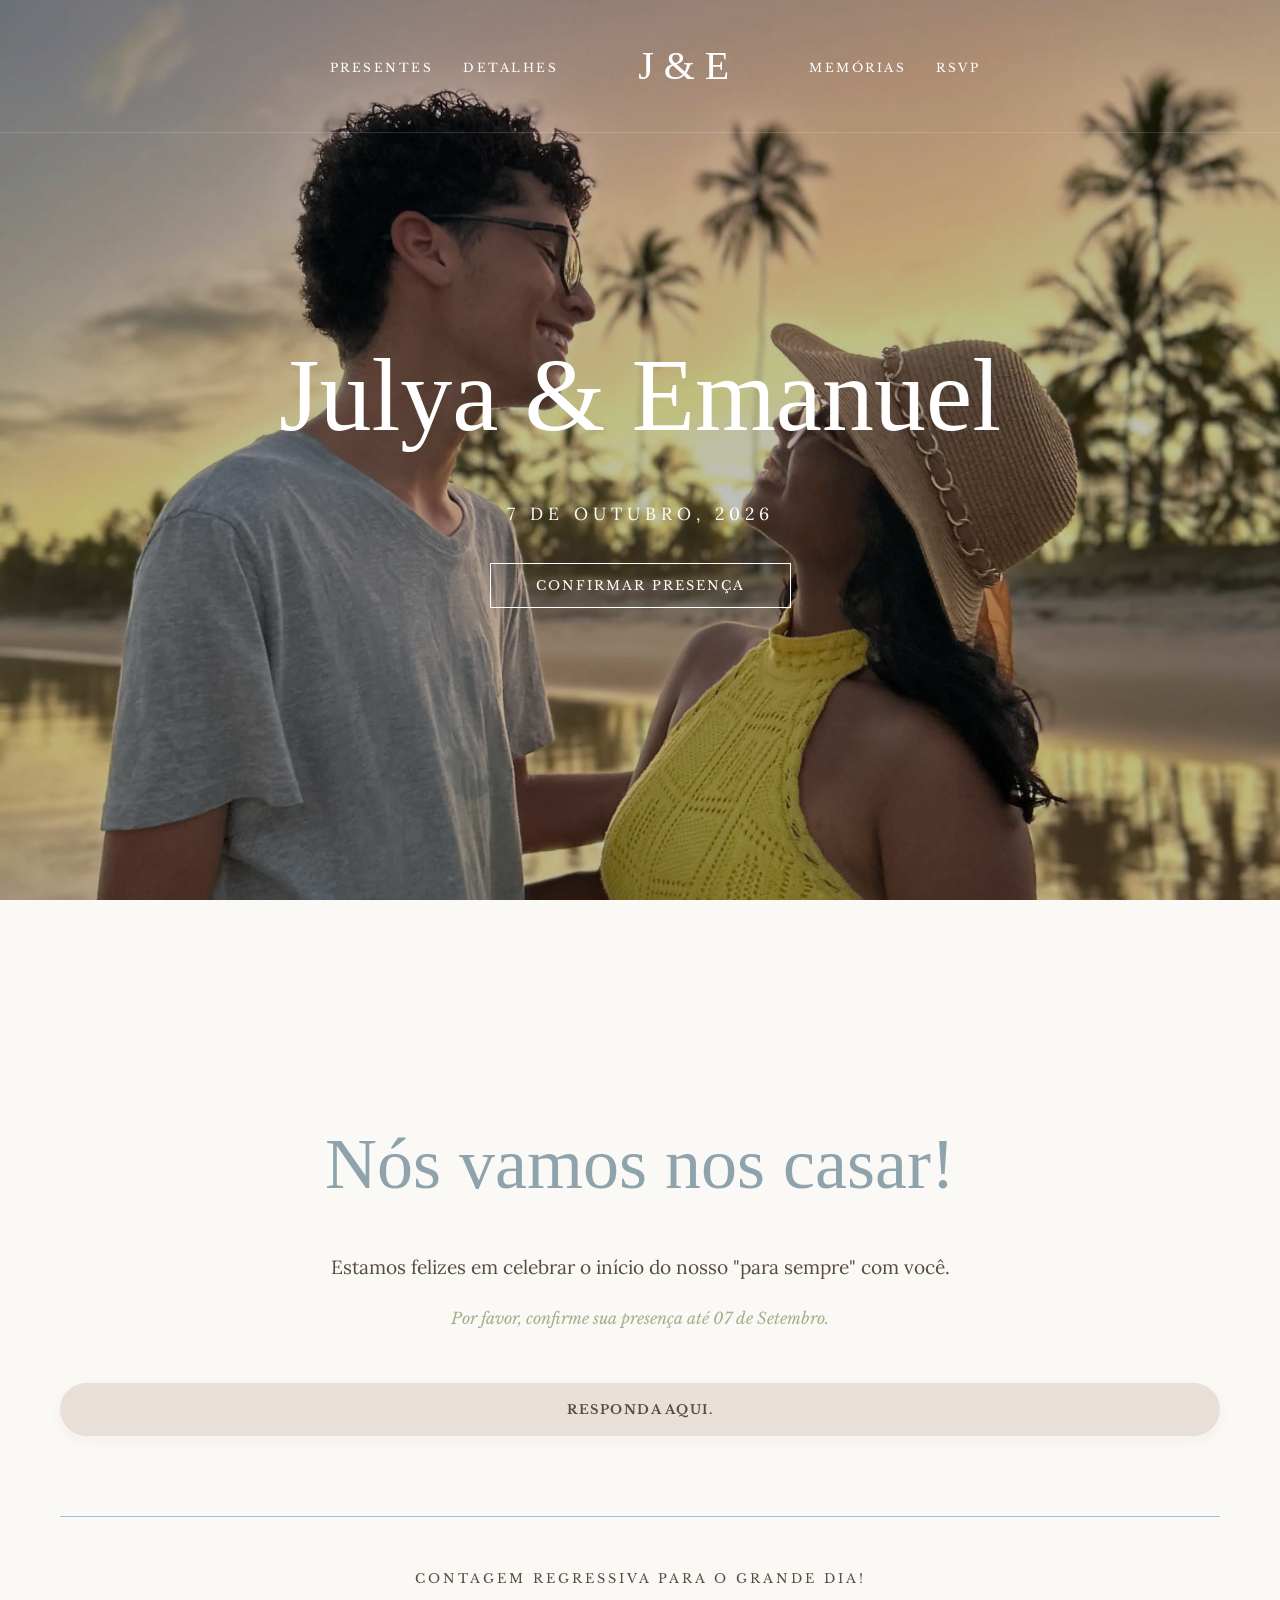
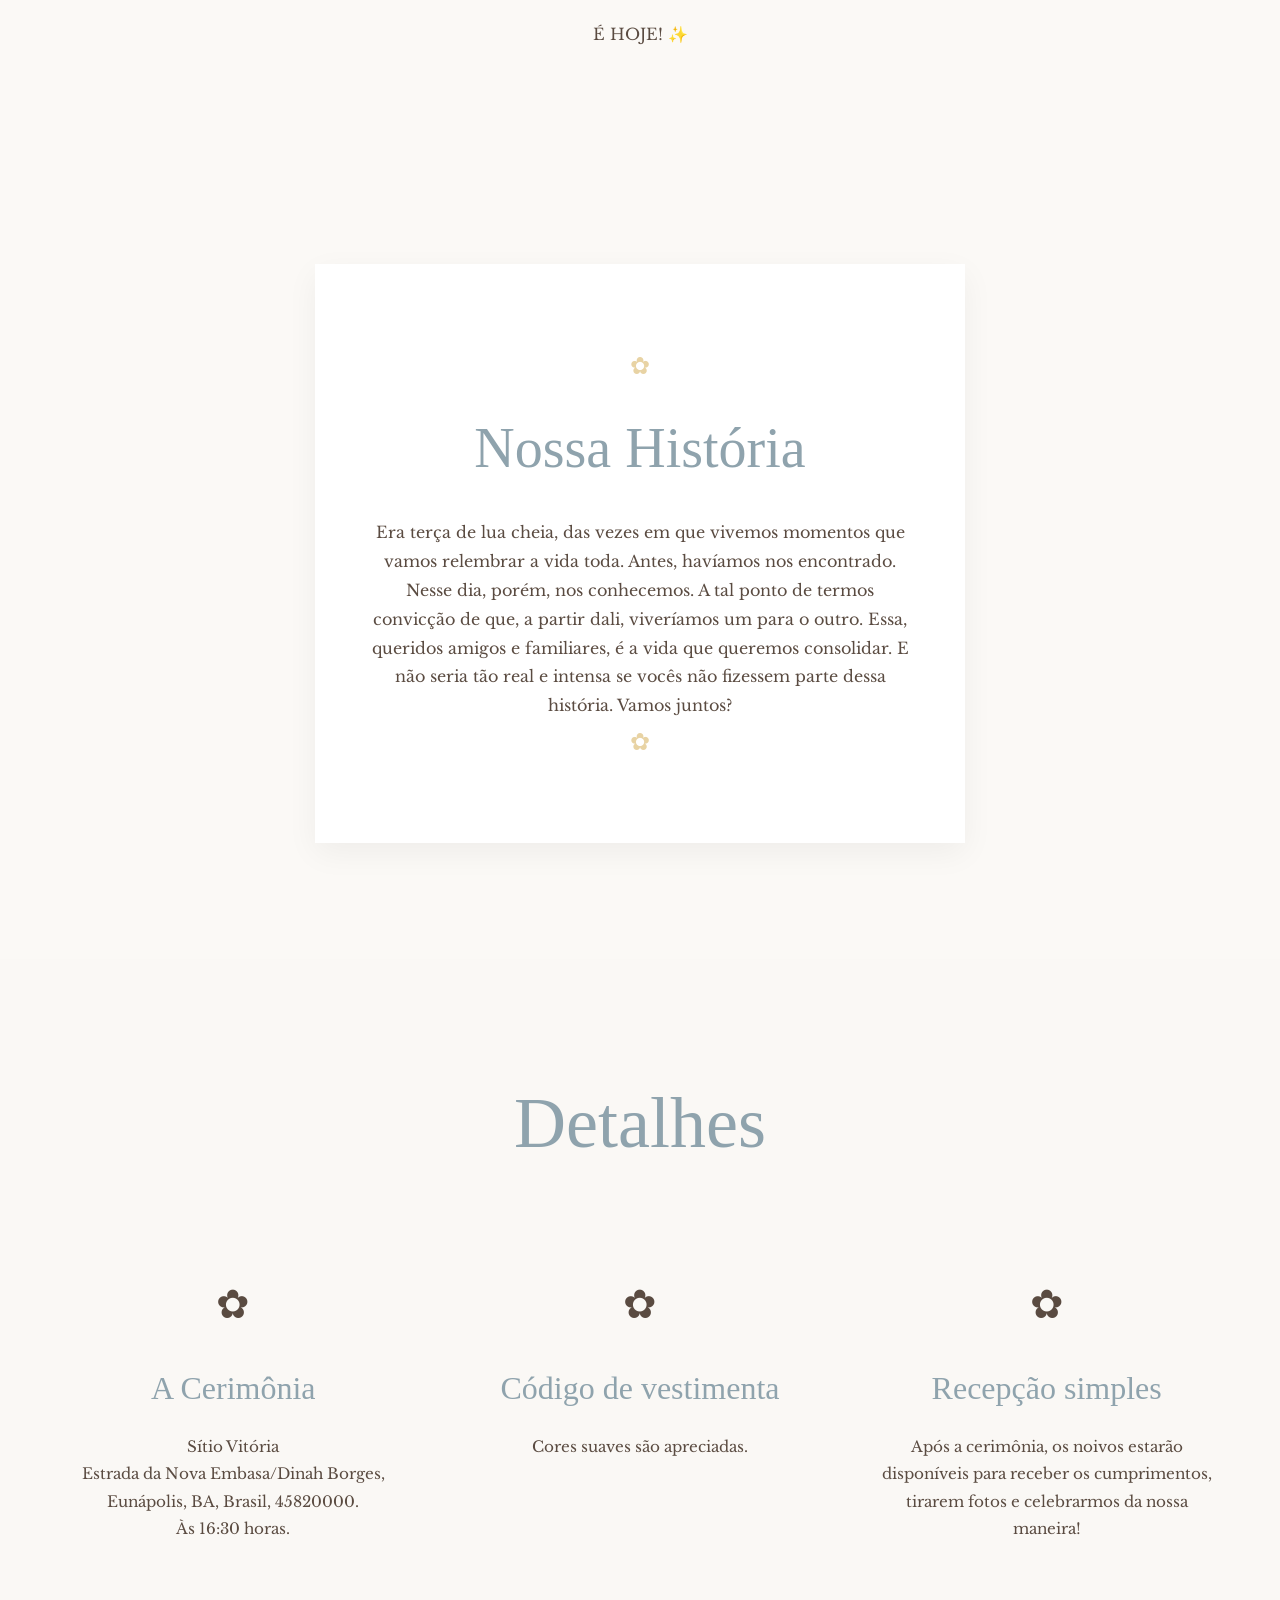
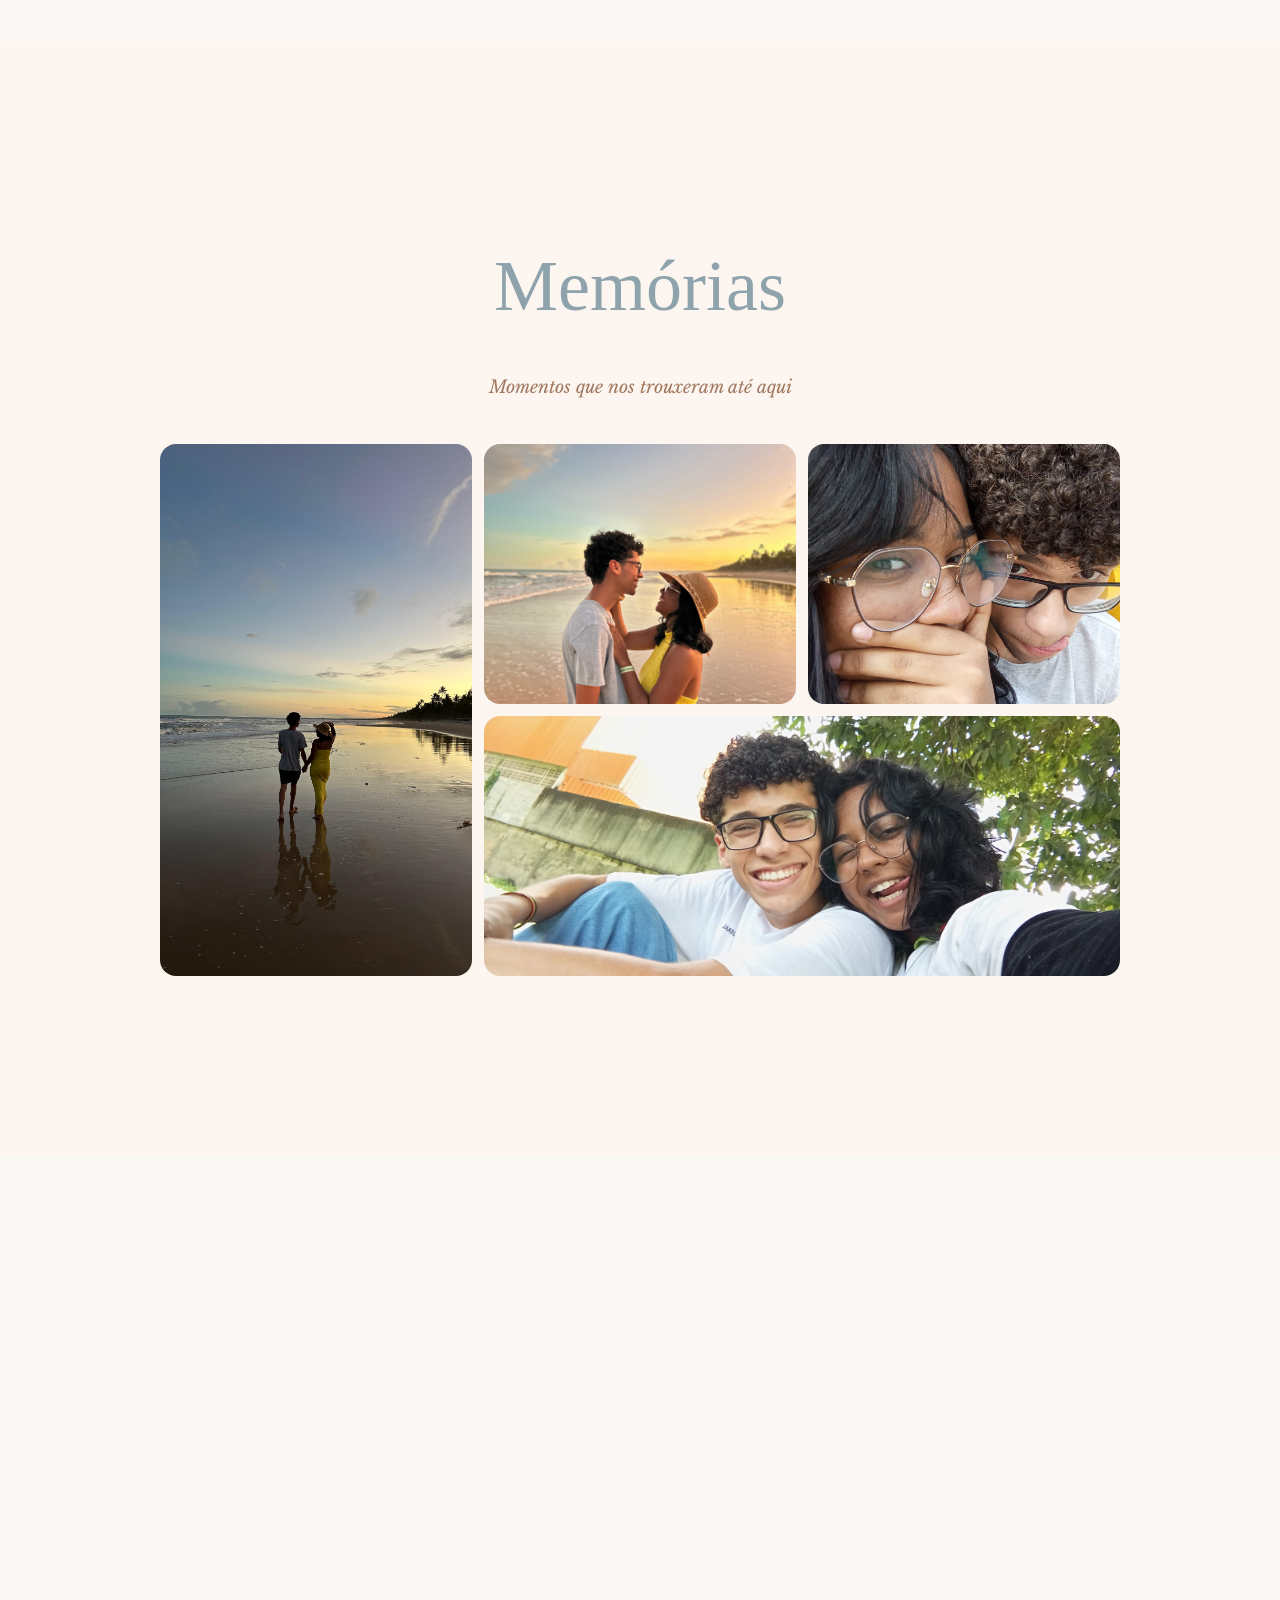
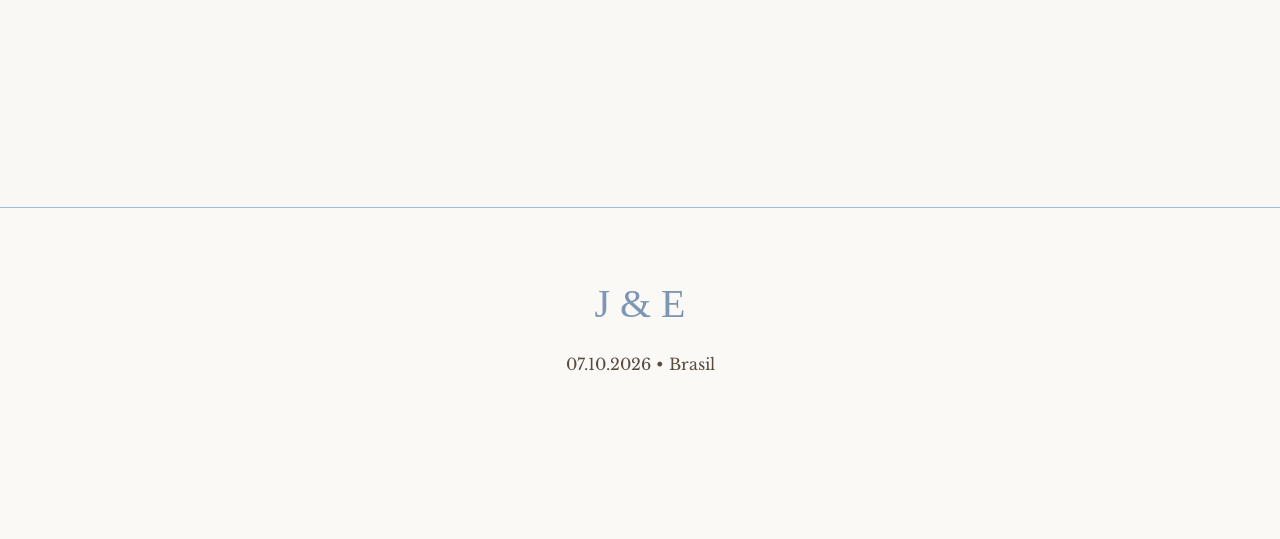
==== commit 05a81140: "Update index.html" ====
--- a/index.html
+++ b/index.html
@@ -79,7 +79,7 @@
                 <div class="detail-item" data-aos="fade-up" data-aos-delay="100">
                     <div class="icon-decorative">✿</div>
                     <h3>A Cerimônia</h3>
-                    <p>Sítio EunaFlora<br>R. Oriente, 440. Sapucaeira Eunápolis/BA.<br>Às 16:30 horas.</p>
+                    <p>Sítio Vitória<br>Estrada da Nova Embasa/Dinah Borges, Eunápolis, BA, Brasil, 45820000.<br>Às 16:30 horas.</p>
                 </div>
                 
                
--- a/style.css
+++ b/style.css
@@ -11,10 +11,10 @@
 /* 2. VARIÁVEIS DE CORES E TRANSIÇÕES */
 :root {
     --bg-main: #F6F4EF;
-    --gray-light: #D9D9D9;
+    --gray-light: #A1BDE2;
     --champagne: #E8D3A4;
-    --dusty-blue: #7E96B6;
-    --sage-green: #9DA784;
+    --dusty-blue: #A1BDE2;
+    --sage-green: #96b97d;
     --text-dark: #4A4A4A;
     --white-pure: #FFFFFF;
     --transition: all 0.5s cubic-bezier(0.25, 0.46, 0.45, 0.94);
